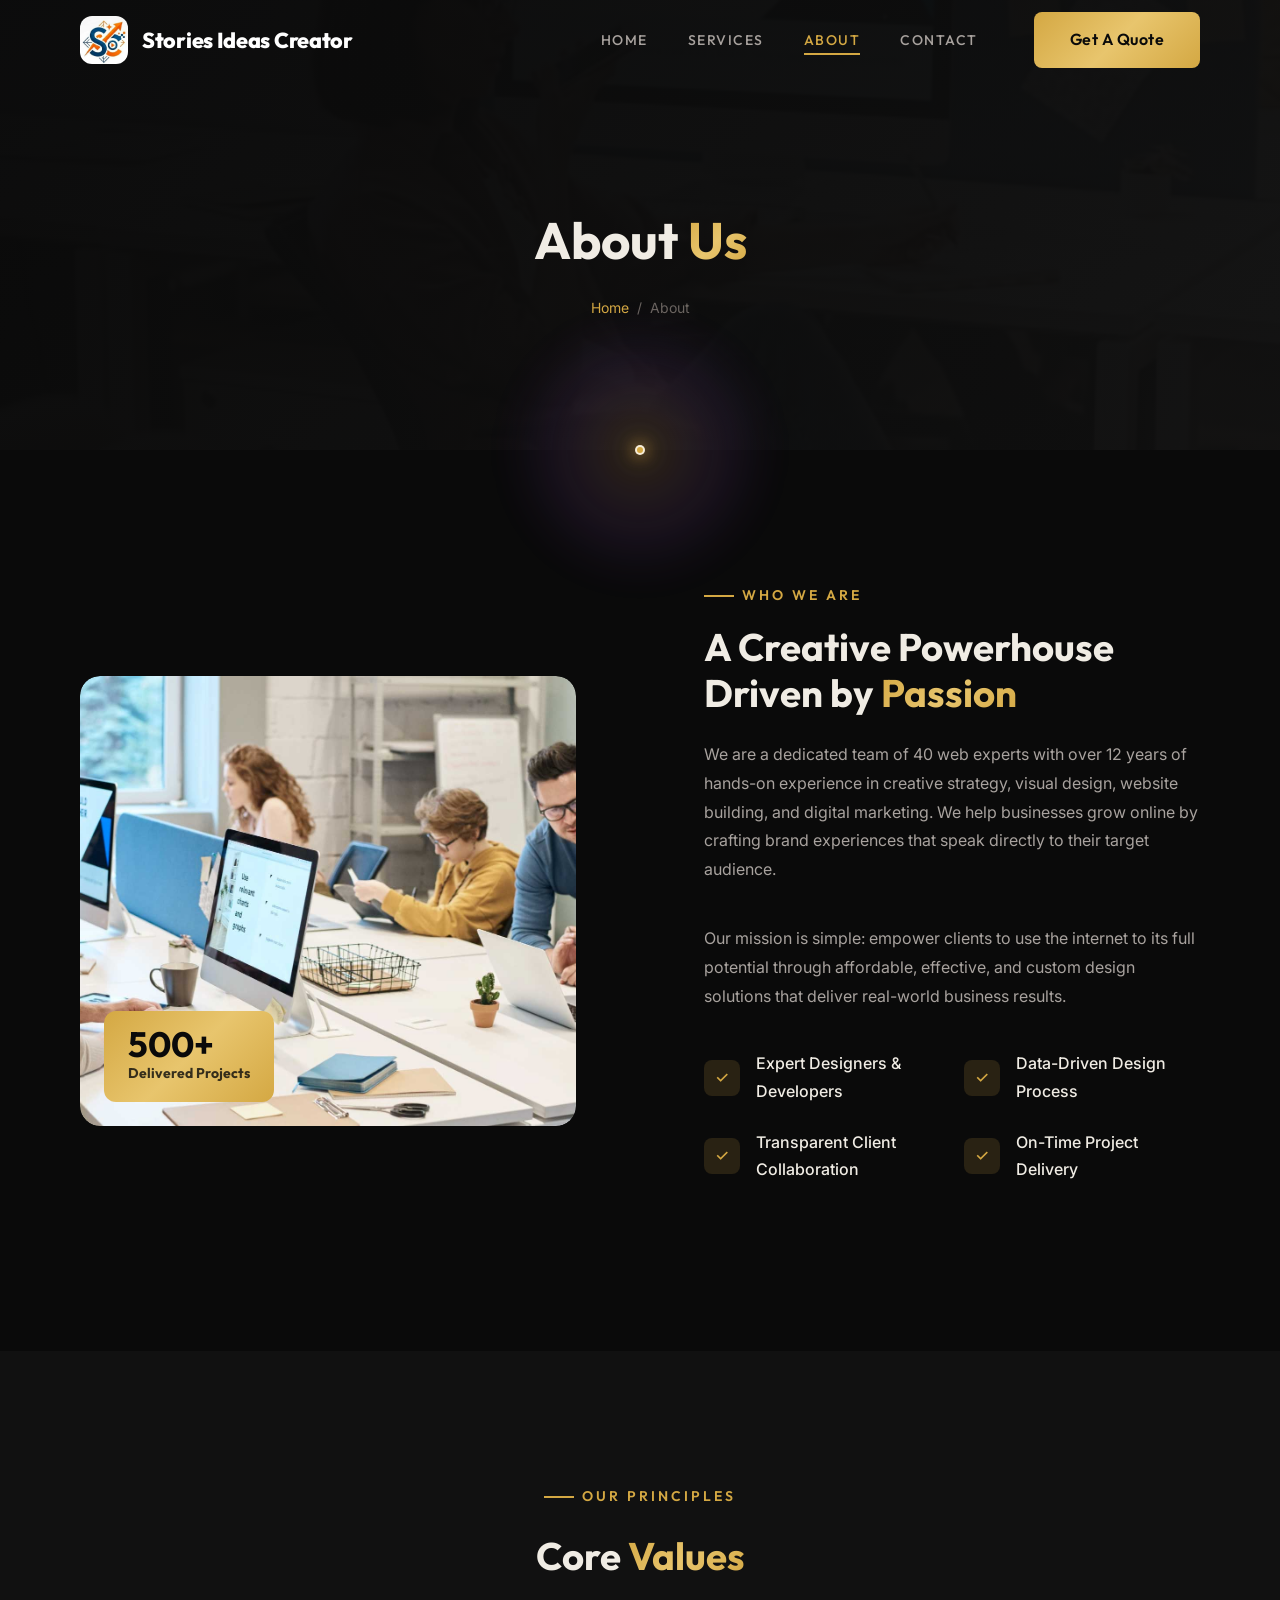
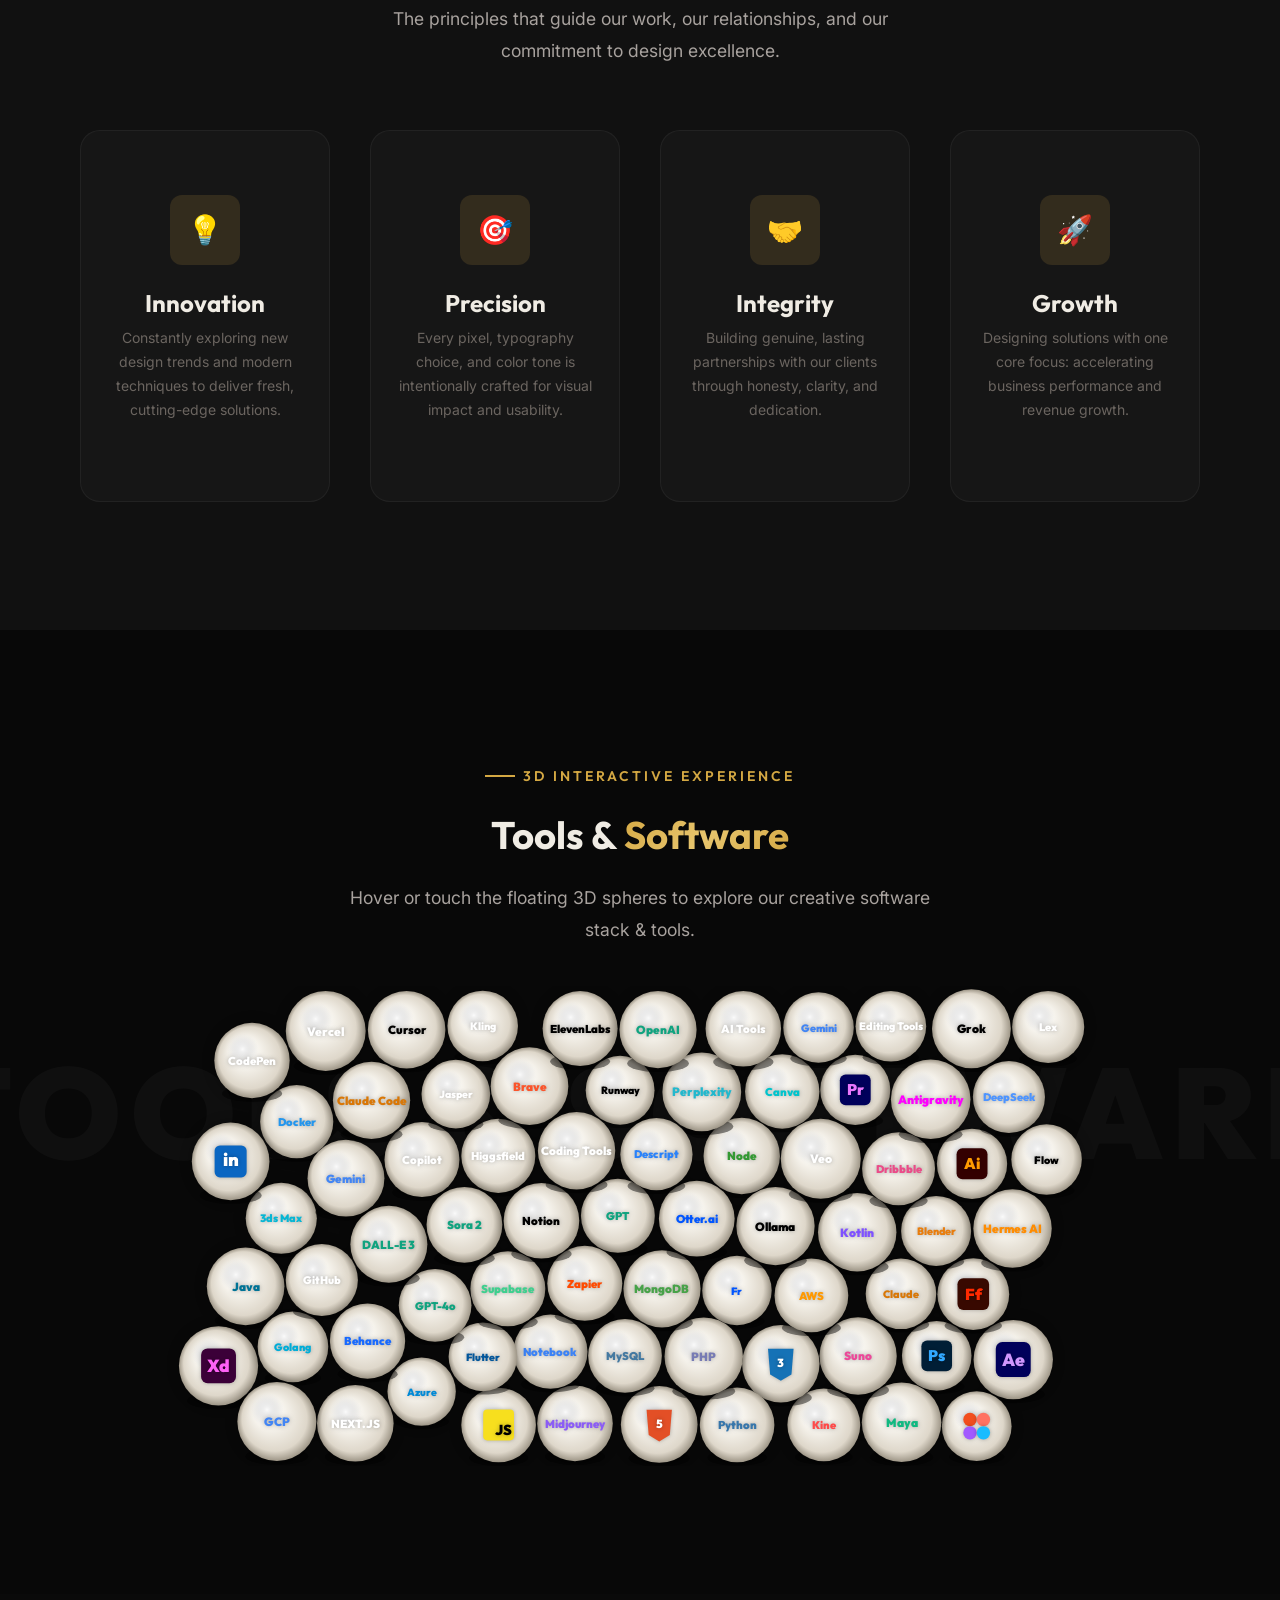
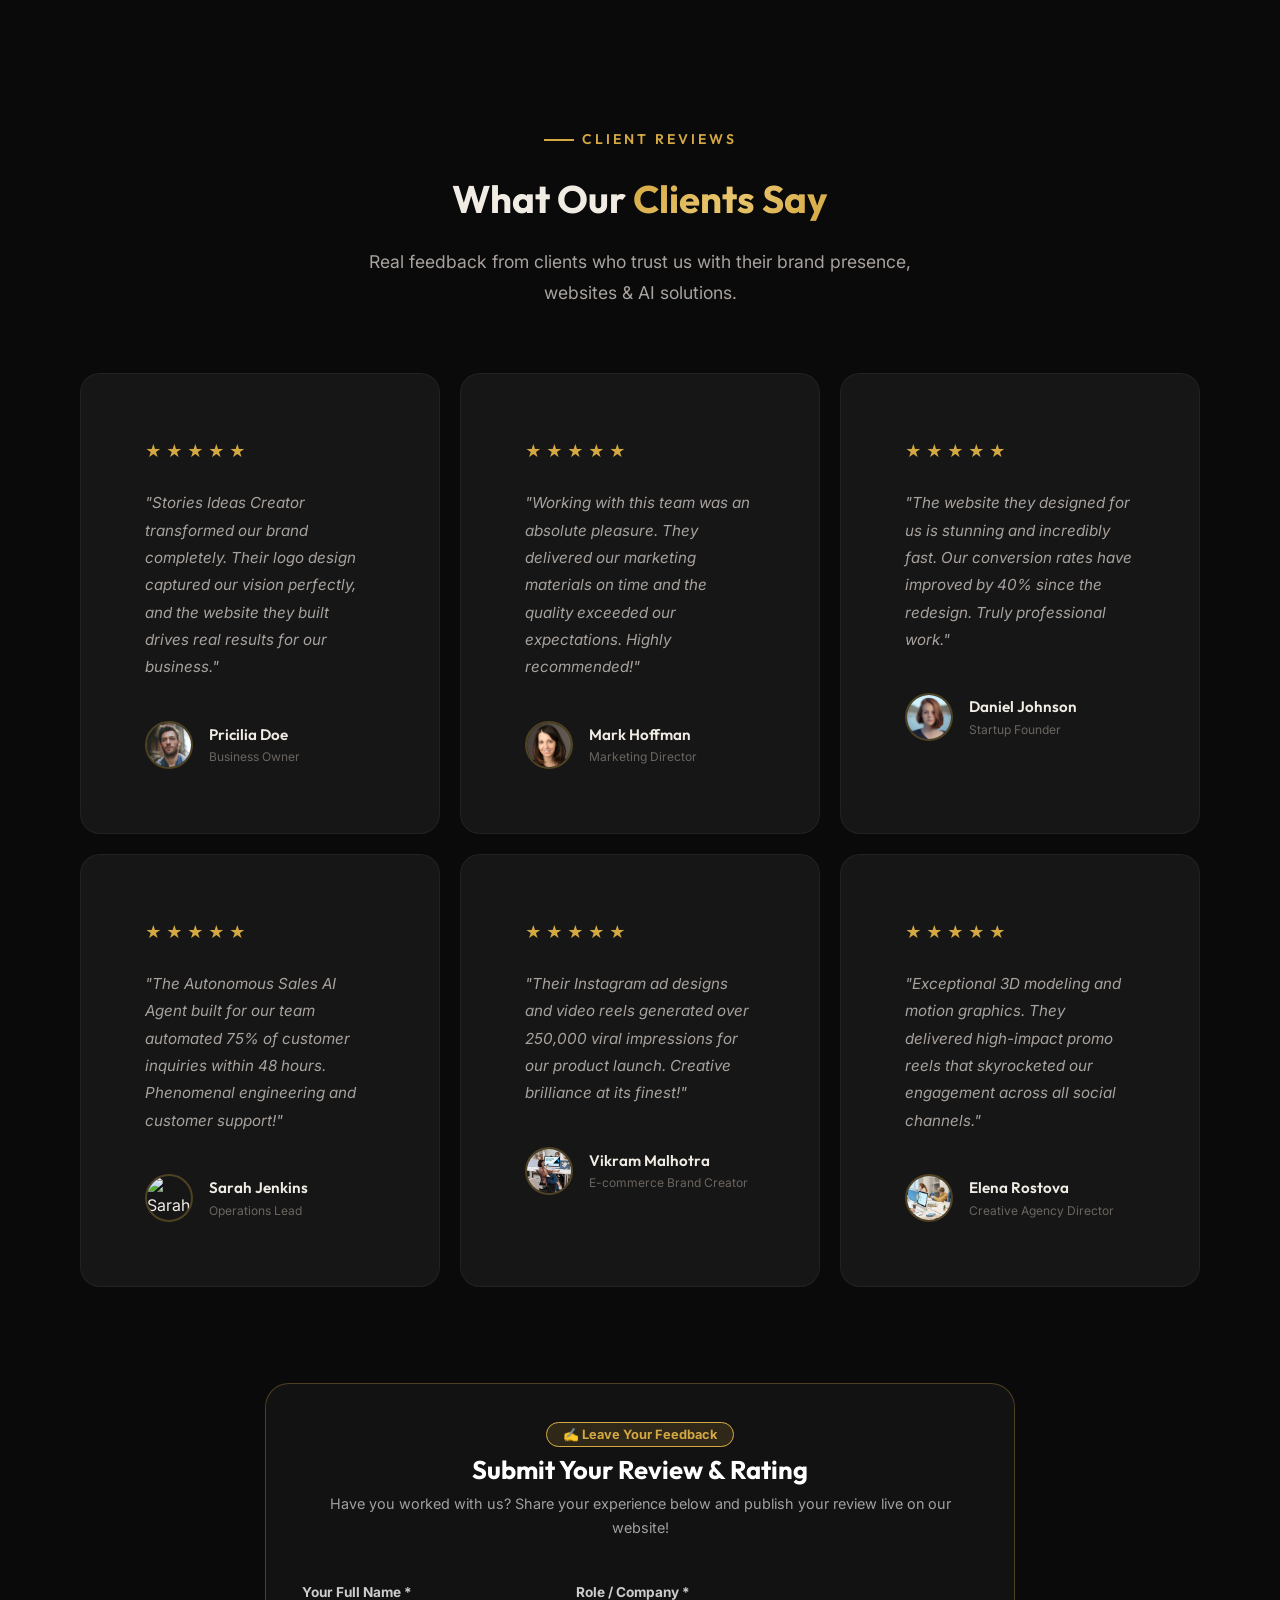
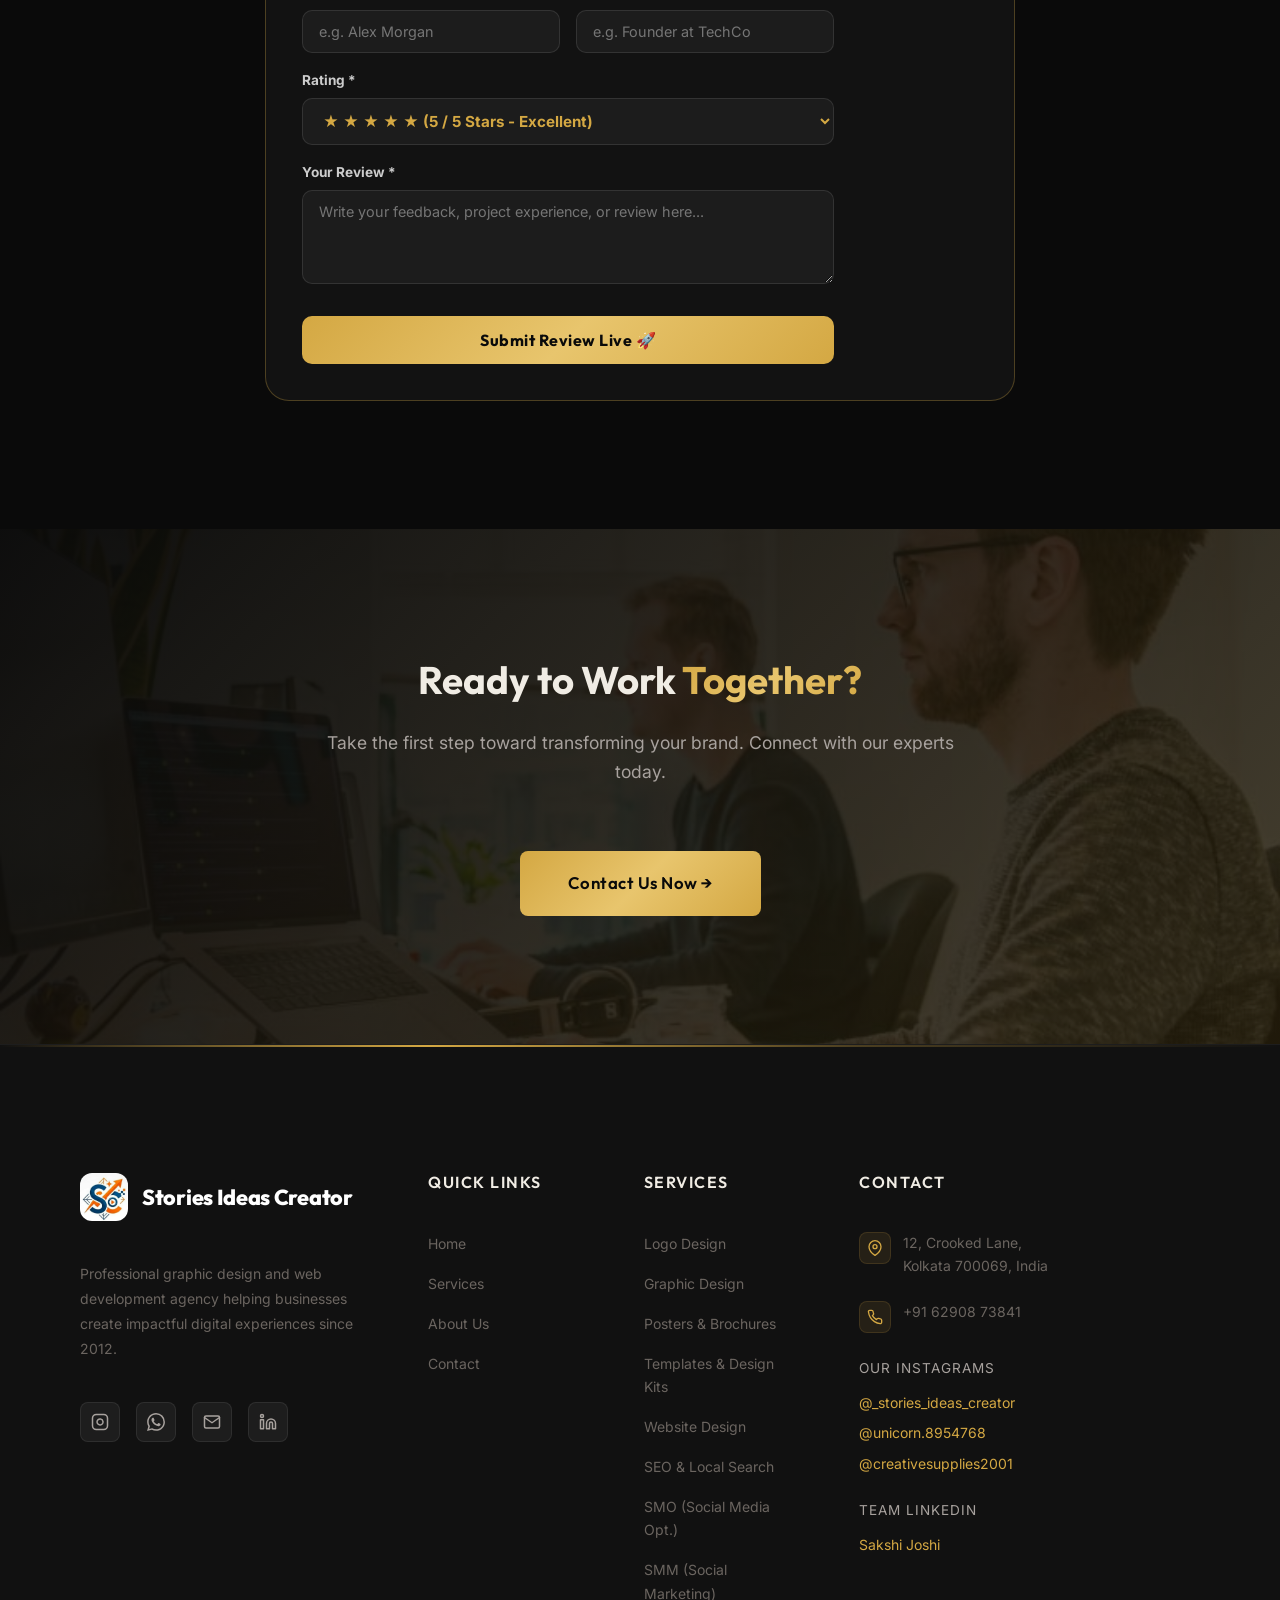
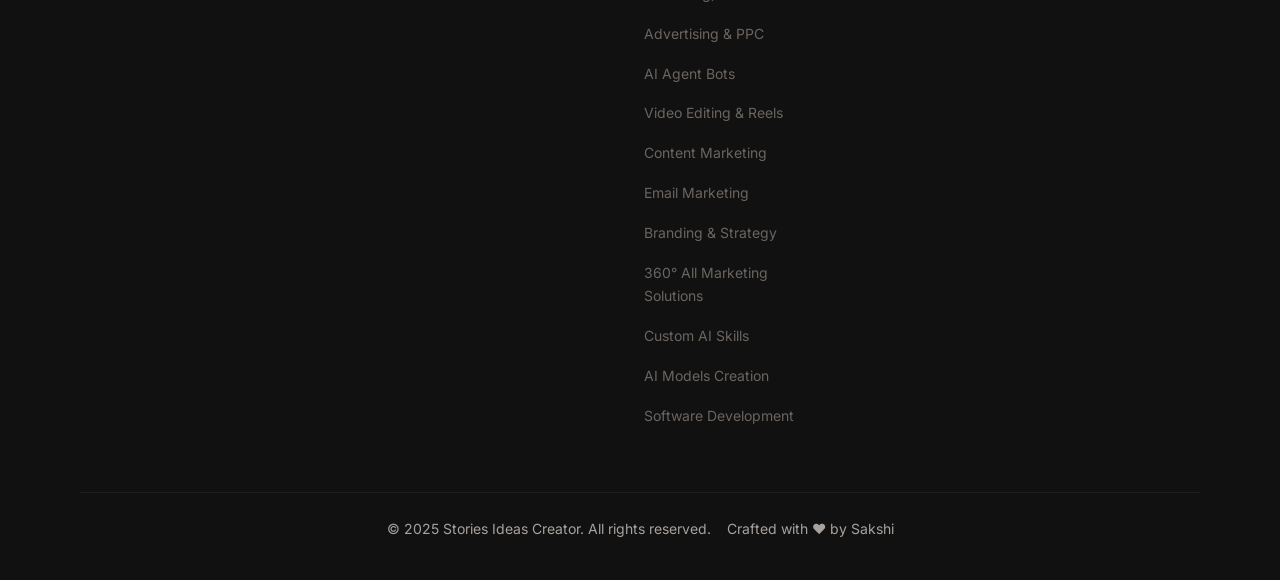
==== about.html @ 2a8a0d4a "Add all 18 services to the footer" ====
<!DOCTYPE html>
<html lang="en">
<head>
  <meta charset="UTF-8">
  <meta name="viewport" content="width=device-width, initial-scale=1.0">
  <title>About Us | Stories Ideas Creator — 12+ Years of Web & Design Excellence</title>
  <meta name="description" content="Learn about Stories Ideas Creator, a premier creative studio. 40+ web experts with over 12 years of experience building impact visual solutions and websites.">
  <meta name="keywords" content="about Stories Ideas Creator, graphic design team, creative agency India, web design experts">
  <link rel="canonical" href="https://storiesideascreator.com/about.html">

  <meta property="og:type" content="website">
  <meta property="og:title" content="About Us | Stories Ideas Creator">
  <meta property="og:description" content="Discover our mission, team, and story behind our top graphic design and web development agency.">
  <meta property="og:url" content="https://storiesideascreator.com/about.html">

  <link rel="preconnect" href="https://fonts.googleapis.com">
  <link rel="preconnect" href="https://fonts.gstatic.com" crossorigin>
  <link href="https://fonts.googleapis.com/css2?family=Inter:wght@300;400;500;600;700&family=Outfit:wght@400;500;600;700;900&display=swap" rel="stylesheet">
  <link rel="stylesheet" href="css/style.min.css">
</head>
<body>

  <!-- ========== NAVIGATION ========== -->
  <nav class="navbar" id="navbar" role="navigation" aria-label="Main navigation">
    <div class="container">
      <a href="index.html" class="nav-logo" aria-label="Stories Ideas Creator Home">
        <div class="nav-logo-icon">
          <img src="assets/images/sc_logo.jpg" alt="Stories Ideas Creator SC Logo" class="nav-logo-img">
        </div>
        <div class="nav-logo-text-wrap">
          <span class="brand-title">Stories Ideas Creator</span>
        </div>
      </a>
      <ul class="nav-menu" id="nav-menu">
        <li><a href="index.html" class="nav-link">Home</a></li>
        <li><a href="services.html" class="nav-link">Services</a></li>
        <li><a href="about.html" class="nav-link active">About</a></li>
        <li><a href="contact.html" class="nav-link">Contact</a></li>
        <li class="nav-cta"><a href="contact.html" class="btn btn--primary">Get A Quote</a></li>
      </ul>
      <button class="nav-toggle" id="nav-toggle" aria-label="Toggle menu" aria-expanded="false">
        <span></span><span></span><span></span>
      </button>
    </div>
  </nav>

  <!-- ========== PAGE HERO ========== -->
  <section class="page-hero">
    <div class="page-hero-bg">
      <img src="assets/images/about.jpg" alt="Stories Ideas Creator agency team" width="1920" height="864" loading="eager">
    </div>
    <div class="page-hero-overlay"></div>
    <div class="container">
      <div class="page-hero-content">
        <h1 class="page-hero-title">About <span class="text-gradient">Us</span></h1>
        <div class="page-hero-breadcrumb">
          <a href="index.html">Home</a>
          <span>/</span>
          <span>About</span>
        </div>
      </div>
    </div>
  </section>

  <!-- ========== COMPANY STORY ========== -->
  <section class="section">
    <div class="container">
      <div class="about-grid">
        <div class="about-image reveal-left">
          <img src="assets/images/hero-bg.jpg" alt="Our story and office workspace" width="600" height="450" loading="lazy">
          <div class="about-image-badge">
            <div class="number">500+</div>
            <div class="label">Delivered Projects</div>
          </div>
        </div>
        <div class="about-content reveal-right">
          <span class="section-label">Who We Are</span>
          <h2 class="section-title">A Creative Powerhouse Driven by <span class="text-gradient">Passion</span></h2>
          <p class="about-text">
            We are a dedicated team of 40 web experts with over 12 years of hands-on experience in creative strategy, visual design, website building, and digital marketing. We help businesses grow online by crafting brand experiences that speak directly to their target audience.
          </p>
          <p class="about-text">
            Our mission is simple: empower clients to use the internet to its full potential through affordable, effective, and custom design solutions that deliver real-world business results.
          </p>
          <div class="about-features">
            <div class="about-feature">
              <div class="about-feature-icon">✓</div>
              <span>Expert Designers & Developers</span>
            </div>
            <div class="about-feature">
              <div class="about-feature-icon">✓</div>
              <span>Data-Driven Design Process</span>
            </div>
            <div class="about-feature">
              <div class="about-feature-icon">✓</div>
              <span>Transparent Client Collaboration</span>
            </div>
            <div class="about-feature">
              <div class="about-feature-icon">✓</div>
              <span>On-Time Project Delivery</span>
            </div>
          </div>
        </div>
      </div>
    </div>
  </section>

  <!-- ========== CORE VALUES ========== -->
  <section class="section section--dark">
    <div class="container">
      <div class="text-center reveal">
        <span class="section-label" style="justify-content:center;">Our Principles</span>
        <h2 class="section-title">Core <span class="text-gradient">Values</span></h2>
        <p class="section-subtitle mx-auto">The principles that guide our work, our relationships, and our commitment to design excellence.</p>
      </div>

      <div class="values-grid stagger-children">
        <div class="value-card">
          <div class="value-icon">💡</div>
          <h3 class="value-title">Innovation</h3>
          <p class="value-text">Constantly exploring new design trends and modern techniques to deliver fresh, cutting-edge solutions.</p>
        </div>

        <div class="value-card">
          <div class="value-icon">🎯</div>
          <h3 class="value-title">Precision</h3>
          <p class="value-text">Every pixel, typography choice, and color tone is intentionally crafted for visual impact and usability.</p>
        </div>

        <div class="value-card">
          <div class="value-icon">🤝</div>
          <h3 class="value-title">Integrity</h3>
          <p class="value-text">Building genuine, lasting partnerships with our clients through honesty, clarity, and dedication.</p>
        </div>

        <div class="value-card">
          <div class="value-icon">🚀</div>
          <h3 class="value-title">Growth</h3>
          <p class="value-text">Designing solutions with one core focus: accelerating business performance and revenue growth.</p>
        </div>
      </div>
    </div>
  </section>

  <!-- ========== 3D FLOATING TECH STACK SPHERES ========== -->
  <section class="tech-spheres-section" id="tech-spheres">
    <div class="tech-spheres-bg-title">TOOLS & SOFTWARE</div>
    <div class="container">
      <div class="text-center reveal">
        <span class="section-label" style="justify-content:center;">3D Interactive Experience</span>
        <h2 class="section-title">Tools & <span class="text-gradient">Software</span></h2>
        <p class="section-subtitle mx-auto">Hover or touch the floating 3D spheres to explore our creative software stack & tools.</p>
      </div>

      <div class="tech-spheres-canvas-wrap reveal-scale">
        <div class="sphere-tooltip" id="sphere-tooltip">Tool Name</div>
        <canvas id="tech-spheres-canvas"></canvas>
      </div>
    </div>
  </section>



  <!-- ========== TESTIMONIALS & REVIEWS SECTION ========== -->
  <section class="section" id="reviews">
    <div class="container">
      <div class="text-center reveal">
        <span class="section-label" style="justify-content:center;">Client Reviews</span>
        <h2 class="section-title">What Our <span class="text-gradient">Clients Say</span></h2>
        <p class="section-subtitle mx-auto">Real feedback from clients who trust us with their brand presence, websites & AI solutions.</p>
      </div>

      <!-- Live Client Reviews Grid -->
      <div id="reviews-container" class="testimonials-grid stagger-children" style="grid-template-columns: repeat(auto-fit, minmax(280px, 1fr)); gap:20px; margin-bottom:var(--space-2xl);">
        <div class="testimonial-card">
          <div class="testimonial-stars">★ ★ ★ ★ ★</div>
          <p class="testimonial-text">"Stories Ideas Creator transformed our brand completely. Their logo design captured our vision perfectly, and the website they built drives real results for our business."</p>
          <div class="testimonial-author">
            <img src="assets/images/customer-1.jpg" alt="Pricilia Doe" class="testimonial-avatar" width="48" height="48" loading="lazy">
            <div>
              <div class="testimonial-name">Pricilia Doe</div>
              <div class="testimonial-role">Business Owner</div>
            </div>
          </div>
        </div>

        <div class="testimonial-card">
          <div class="testimonial-stars">★ ★ ★ ★ ★</div>
          <p class="testimonial-text">"Working with this team was an absolute pleasure. They delivered our marketing materials on time and the quality exceeded our expectations. Highly recommended!"</p>
          <div class="testimonial-author">
            <img src="assets/images/customer-3.jpg" alt="Mark Hoffman" class="testimonial-avatar" width="48" height="48" loading="lazy">
            <div>
              <div class="testimonial-name">Mark Hoffman</div>
              <div class="testimonial-role">Marketing Director</div>
            </div>
          </div>
        </div>

        <div class="testimonial-card">
          <div class="testimonial-stars">★ ★ ★ ★ ★</div>
          <p class="testimonial-text">"The website they designed for us is stunning and incredibly fast. Our conversion rates have improved by 40% since the redesign. Truly professional work."</p>
          <div class="testimonial-author">
            <img src="assets/images/testimonial-1.jpeg" alt="Daniel Johnson" class="testimonial-avatar" width="48" height="48" loading="lazy">
            <div>
              <div class="testimonial-name">Daniel Johnson</div>
              <div class="testimonial-role">Startup Founder</div>
            </div>
          </div>
        </div>

        <div class="testimonial-card">
          <div class="testimonial-stars">★ ★ ★ ★ ★</div>
          <p class="testimonial-text">"The Autonomous Sales AI Agent built for our team automated 75% of customer inquiries within 48 hours. Phenomenal engineering and customer support!"</p>
          <div class="testimonial-author">
            <img src="assets/images/customer-2.jpg" alt="Sarah Jenkins" class="testimonial-avatar" width="48" height="48" loading="lazy">
            <div>
              <div class="testimonial-name">Sarah Jenkins</div>
              <div class="testimonial-role">Operations Lead</div>
            </div>
          </div>
        </div>

        <div class="testimonial-card">
          <div class="testimonial-stars">★ ★ ★ ★ ★</div>
          <p class="testimonial-text">"Their Instagram ad designs and video reels generated over 250,000 viral impressions for our product launch. Creative brilliance at its finest!"</p>
          <div class="testimonial-author">
            <img src="assets/images/about.jpg" alt="Vikram Malhotra" class="testimonial-avatar" width="48" height="48" loading="lazy" style="object-fit:cover;">
            <div>
              <div class="testimonial-name">Vikram Malhotra</div>
              <div class="testimonial-role">E-commerce Brand Creator</div>
            </div>
          </div>
        </div>

        <div class="testimonial-card">
          <div class="testimonial-stars">★ ★ ★ ★ ★</div>
          <p class="testimonial-text">"Exceptional 3D modeling and motion graphics. They delivered high-impact promo reels that skyrocketed our engagement across all social channels."</p>
          <div class="testimonial-author">
            <img src="assets/images/hero-bg.jpg" alt="Elena Rostova" class="testimonial-avatar" width="48" height="48" loading="lazy" style="object-fit:cover;">
            <div>
              <div class="testimonial-name">Elena Rostova</div>
              <div class="testimonial-role">Creative Agency Director</div>
            </div>
          </div>
        </div>
      </div>

      <!-- ========== WRITE & SUBMIT YOUR REVIEW SECTION ========== -->
      <div class="glass-card reveal" style="max-width:750px; margin:0 auto; padding:36px; border:1px solid rgba(212,168,67,0.3); background:#121212; border-radius:24px;">
        <div style="text-align:center; margin-bottom:24px;">
          <span style="background:rgba(212,168,67,0.15); border:1px solid var(--accent); color:var(--accent); padding:4px 16px; border-radius:20px; font-size:0.8rem; font-weight:bold;">✍️ Leave Your Feedback</span>
          <h3 style="font-family:var(--font-heading); font-size:1.6rem; color:#fff; margin-top:8px; margin-bottom:6px;">Submit Your Review & Rating</h3>
          <p style="color:#a0a0a0; font-size:0.9rem;">Have you worked with us? Share your experience below and publish your review live on our website!</p>
        </div>

        <form id="public-review-form" style="display:flex; flex-direction:column; gap:16px;">
          <div style="display:grid; grid-template-columns: repeat(2, 1fr); gap:16px;">
            <div>
              <label style="display:block; color:#ccc; font-size:0.85rem; margin-bottom:6px; font-weight:bold;">Your Full Name *</label>
              <input type="text" id="review-name" required placeholder="e.g. Alex Morgan" style="width:100%; padding:12px 16px; background:#1c1c1c; border:1px solid rgba(255,255,255,0.1); border-radius:10px; color:#fff; font-size:0.9rem;">
            </div>
            <div>
              <label style="display:block; color:#ccc; font-size:0.85rem; margin-bottom:6px; font-weight:bold;">Role / Company *</label>
              <input type="text" id="review-role" required placeholder="e.g. Founder at TechCo" style="width:100%; padding:12px 16px; background:#1c1c1c; border:1px solid rgba(255,255,255,0.1); border-radius:10px; color:#fff; font-size:0.9rem;">
            </div>
          </div>

          <div>
            <label style="display:block; color:#ccc; font-size:0.85rem; margin-bottom:6px; font-weight:bold;">Rating *</label>
            <select id="review-rating" style="width:100%; padding:12px 16px; background:#1c1c1c; border:1px solid rgba(255,255,255,0.1); border-radius:10px; color:var(--accent); font-size:0.95rem; font-weight:bold;">
              <option value="5">★ ★ ★ ★ ★ (5 / 5 Stars - Excellent)</option>
              <option value="4">★ ★ ★ ★ ☆ (4 / 5 Stars - Very Good)</option>
              <option value="3">★ ★ ★ ☆ ☆ (3 / 5 Stars - Good)</option>
            </select>
          </div>

          <div>
            <label style="display:block; color:#ccc; font-size:0.85rem; margin-bottom:6px; font-weight:bold;">Your Review *</label>
            <textarea id="review-text" rows="4" required placeholder="Write your feedback, project experience, or review here..." style="width:100%; padding:12px 16px; background:#1c1c1c; border:1px solid rgba(255,255,255,0.1); border-radius:10px; color:#fff; font-size:0.9rem; resize:vertical;"></textarea>
          </div>

          <button type="submit" class="btn btn--primary" style="width:100%; padding:14px 0; font-size:1rem; border-radius:10px; font-weight:bold; margin-top:8px;">Submit Review Live 🚀</button>

          <div id="review-success-msg" style="display:none; background:rgba(212,168,67,0.15); border:1px solid var(--accent); color:var(--accent); padding:12px; border-radius:10px; text-align:center; font-size:0.9rem; font-weight:bold;">
            🎉 Thank you! Your review has been published live below!
          </div>
        </form>
      </div>
    </div>
  </section>

  <!-- ========== CTA ========== -->
  <section class="section cta-section">
    <div class="cta-bg">
      <img src="assets/images/cta-img.jpg" alt="Work with us" width="1200" height="500" loading="lazy">
    </div>
    <div class="cta-overlay"></div>
    <div class="container">
      <div class="cta-content reveal-scale">
        <h2 class="cta-title">Ready to Work <span class="text-gradient">Together?</span></h2>
        <p class="cta-text">Take the first step toward transforming your brand. Connect with our experts today.</p>
        <a href="contact.html" class="btn btn--primary btn--lg">Contact Us Now →</a>
      </div>
    </div>
  </section>

  <!-- ========== FOOTER ========== -->
        <footer class="footer" role="contentinfo">
    <div class="footer-accent-line"></div>
    <div class="container">
      <div class="footer-grid">
        <!-- Column 1: Brand & Socials -->
        <div class="footer-brand">
          <a href="index.html" class="nav-logo footer-logo-link">
            <div class="nav-logo-icon">
              <img src="assets/images/sc_logo.jpg" alt="Stories Ideas Creator SC Logo" class="nav-logo-img">
            </div>
            <div class="nav-logo-text-wrap">
              <span class="brand-title">Stories Ideas Creator</span>
            </div>
          </a>
          <p class="footer-description">Professional graphic design and web development agency helping businesses create impactful digital experiences since 2012.</p>
          <div class="footer-social">
            <a href="javascript:void(0)" data-secure-link="aHR0cHM6Ly93d3cuaW5zdGFncmFtLmNvbS9fc3Rvcmllc19pZGVhc19jcmVhdG9yLw==" target="_blank" rel="noopener noreferrer" aria-label="Instagram">
              <svg width="18" height="18" viewBox="0 0 24 24" fill="none" stroke="currentColor" stroke-width="2"><rect x="2" y="2" width="20" height="20" rx="5" ry="5"/><path d="M16 11.37A4 4 0 1 1 12.63 8 4 4 0 0 1 16 11.37z"/><line x1="17.5" y1="6.5" x2="17.51" y2="6.5"/></svg>
            </a>
            <a href="javascript:void(0)" data-secure-link="aHR0cHM6Ly93YS5tZS85MTYyOTA4NzM4NDE=" target="_blank" rel="noopener noreferrer" aria-label="WhatsApp">
              <svg width="18" height="18" viewBox="0 0 24 24" fill="currentColor"><path d="M17.472 14.382c-.297-.149-1.758-.867-2.03-.967-.273-.099-.471-.148-.67.15-.197.297-.767.966-.94 1.164-.173.199-.347.223-.644.075-.297-.15-1.255-.463-2.39-1.475-.883-.788-1.48-1.761-1.653-2.059-.173-.297-.018-.458.13-.606.134-.133.298-.347.446-.52.149-.174.198-.298.298-.497.099-.198.05-.371-.025-.52-.075-.149-.669-1.612-.916-2.207-.242-.579-.487-.5-.669-.51-.173-.008-.371-.01-.57-.01-.198 0-.52.074-.792.372-.272.297-1.04 1.016-1.04 2.479 0 1.462 1.065 2.875 1.213 3.074.149.198 2.096 3.2 5.077 4.487.709.306 1.262.489 1.694.625.712.227 1.36.195 1.871.118.571-.085 1.758-.719 2.006-1.413.248-.694.248-1.289.173-1.413-.074-.124-.272-.198-.57-.347m-5.421 7.403h-.004a9.87 9.87 0 01-5.031-1.378l-.361-.214-3.741.982.998-3.648-.235-.374a9.86 9.86 0 01-1.51-5.26c.001-5.45 4.436-9.884 9.888-9.884 2.64 0 5.122 1.03 6.988 2.898a9.825 9.825 0 012.893 6.994c-.003 5.45-4.437 9.884-9.885 9.884m8.413-18.297A11.815 11.815 0 0012.05 0C5.495 0 .16 5.335.157 11.892c0 2.096.547 4.142 1.588 5.945L.057 24l6.305-1.654a11.882 11.882 0 005.683 1.448h.005c6.554 0 11.89-5.335 11.893-11.893a11.821 11.821 0 00-3.48-8.413z"/></svg>
            </a>
            <a href="javascript:void(0)" data-secure-link="bWFpbHRvOmhlbGxvY3JlYXRpdmVkZXNpZ25lcjA4QGdtYWlsLmNvbQ==" aria-label="Email">
              <svg width="18" height="18" viewBox="0 0 24 24" fill="none" stroke="currentColor" stroke-width="2" stroke-linecap="round" stroke-linejoin="round"><path d="M4 4h16c1.1 0 2 .9 2 2v12c0 1.1-.9 2-2 2H4c-1.1 0-2-.9-2-2V6c0-1.1.9-2 2-2z"/><polyline points="22,6 12,13 2,6"/></svg>
            </a>
            <a href="javascript:void(0)" data-secure-link="aHR0cHM6Ly93d3cubGlua2VkaW4uY29tL2luL3Nha3NoaWpvc2hpMDEv" target="_blank" rel="noopener noreferrer" aria-label="LinkedIn">
              <svg width="18" height="18" viewBox="0 0 24 24" fill="none" stroke="currentColor" stroke-width="2" stroke-linecap="round" stroke-linejoin="round"><path d="M16 8a6 6 0 0 1 6 6v7h-4v-7a2 2 0 0 0-2-2 2 2 0 0 0-2 2v7h-4v-7a6 6 0 0 1 6-6z"/><rect x="2" y="9" width="4" height="12"/><circle cx="4" cy="4" r="2"/></svg>
            </a>
          </div>
        </div>
  
        <!-- Column 2: Quick Links -->
        <div>
          <h4 class="footer-heading">Quick Links</h4>
          <nav class="footer-links" aria-label="Footer navigation">
            <a href="index.html" class="footer-link">Home</a>
            <a href="services.html" class="footer-link">Services</a>
            <a href="about.html" class="footer-link">About Us</a>
            <a href="contact.html" class="footer-link">Contact</a>
          </nav>
        </div>

        <!-- Column 3: Services -->
        <div>
          <h4 class="footer-heading">Services</h4>
          <nav class="footer-links" aria-label="Services navigation">
            <a href="services.html" class="footer-link">Logo Design</a>
            <a href="services.html" class="footer-link">Graphic Design</a>
            <a href="services.html" class="footer-link">Posters & Brochures</a>
            <a href="services.html" class="footer-link">Templates & Design Kits</a>
            <a href="services.html" class="footer-link">Website Design</a>
            <a href="services.html" class="footer-link">SEO & Local Search</a>
            <a href="services.html" class="footer-link">SMO (Social Media Opt.)</a>
            <a href="services.html" class="footer-link">SMM (Social Marketing)</a>
            <a href="services.html" class="footer-link">Advertising & PPC</a>
            <a href="services.html" class="footer-link">AI Agent Bots</a>
            <a href="services.html" class="footer-link">Video Editing & Reels</a>
            <a href="services.html" class="footer-link">Content Marketing</a>
            <a href="services.html" class="footer-link">Email Marketing</a>
            <a href="services.html" class="footer-link">Branding & Strategy</a>
            <a href="services.html" class="footer-link">360&deg; All Marketing Solutions</a>
            <a href="services.html" class="footer-link">Custom AI Skills</a>
            <a href="services.html" class="footer-link">AI Models Creation</a>
            <a href="services.html" class="footer-link">Software Development</a>
          </nav>
        </div>
  
        <!-- Column 4: Contact & Social Handles -->
        <div>
          <h4 class="footer-heading">Contact</h4>
          <div class="footer-contact-item">
            <span class="footer-contact-icon">
              <svg width="16" height="16" viewBox="0 0 24 24" fill="none" stroke="currentColor" stroke-width="2" stroke-linecap="round" stroke-linejoin="round"><path d="M21 10c0 7-9 13-9 13s-9-6-9-13a9 9 0 0 1 18 0z"/><circle cx="12" cy="10" r="3"/></svg>
            </span>
            <span>12, Crooked Lane,<br>Kolkata 700069, India</span>
          </div>
          <div class="footer-contact-item">
            <span class="footer-contact-icon">
              <svg width="16" height="16" viewBox="0 0 24 24" fill="none" stroke="currentColor" stroke-width="2" stroke-linecap="round" stroke-linejoin="round"><path d="M22 16.92v3a2 2 0 0 1-2.18 2 19.79 19.79 0 0 1-8.63-3.07 19.5 19.5 0 0 1-6-6 19.79 19.79 0 0 1-3.07-8.67A2 2 0 0 1 4.11 2h3a2 2 0 0 1 2 1.72 12.84 12.84 0 0 0 .7 2.81 2 2 0 0 1-.45 2.11L8.09 9.91a16 16 0 0 0 6 6l1.27-1.27a2 2 0 0 1 2.11-.45 12.84 12.84 0 0 0 2.81.7A2 2 0 0 1 22 16.92z"/></svg>
            </span>
            <a href="tel:+916290873841">+91 62908 73841</a>
          </div>
          
          <div style="margin-top: 24px; margin-bottom: 12px; font-size: 0.85rem; color: var(--text-secondary); text-transform: uppercase; letter-spacing: 1px;">Our Instagrams</div>
          <div class="footer-contact-item" style="margin-bottom: 8px;">
            <a href="javascript:void(0)" data-secure-link="aHR0cHM6Ly93d3cuaW5zdGFncmFtLmNvbS9fc3Rvcmllc19pZGVhc19jcmVhdG9yLw==" style="color:var(--accent);">@_stories_ideas_creator</a>
          </div>
          <div class="footer-contact-item" style="margin-bottom: 8px;">
            <a href="javascript:void(0)" data-secure-link="aHR0cHM6Ly93d3cuaW5zdGFncmFtLmNvbS91bmljb3JuLjg5NTQ3Njgv" style="color:var(--accent);">@unicorn.8954768</a>
          </div>
          <div class="footer-contact-item">
            <a href="javascript:void(0)" data-secure-link="aHR0cHM6Ly93d3cuaW5zdGFncmFtLmNvbS9jcmVhdGl2ZXN1cHBsaWVzMjAwMS8=" style="color:var(--accent);">@creativesupplies2001</a>
          </div>
  
          <div style="margin-top: 24px; margin-bottom: 12px; font-size: 0.85rem; color: var(--text-secondary); text-transform: uppercase; letter-spacing: 1px;">Team LinkedIn</div>
          <div class="footer-contact-item">
            <a href="javascript:void(0)" data-secure-link="aHR0cHM6Ly93d3cubGlua2VkaW4uY29tL2luL3Nha3NoaWpvc2hpMDEv" style="color:var(--accent);">Sakshi Joshi</a>
          </div>
        </div>
      </div>
  
      <div class="footer-bottom">
        <p>© 2025 Stories Ideas Creator. All rights reserved.</p>
        <p>Crafted with ♥ by Sakshi</p>
      </div>
    </div>
  </footer>

  


  


  <script src="js/main.min.js" defer></script>
</body>
</html>
---- css/style.min.css ----
/* ============================================
   STORIES IDEAS CREATOR — Design System
   Premium Dark Theme with Gold Accents
   ============================================ */

/* ---------- CSS Custom Properties ---------- */
:root {
  /* Colors */
  --bg-primary: #0a0a0a;
  --bg-secondary: #111111;
  --bg-card: #161616;
  --bg-card-hover: #1c1c1c;
  --bg-glass: rgba(22, 22, 22, 0.65);
  --bg-glass-border: rgba(212, 168, 67, 0.12);

  --text-primary: #f0ece4;
  --text-secondary: #a8a29e;
  --text-muted: #6b6560;

  --accent: #d4a843;
  --accent-light: #e8c56d;
  --accent-dark: #b08a2e;
  --accent-glow: rgba(212, 168, 67, 0.15);

  --gradient-accent: linear-gradient(135deg, #d4a843 0%, #e8c56d 50%, #d4a843 100%);
  --gradient-dark: linear-gradient(180deg, #0a0a0a 0%, #111111 100%);
  --gradient-hero: linear-gradient(135deg, rgba(10, 10, 10, 0.92) 0%, rgba(17, 17, 17, 0.85) 100%);

  /* Typography */
  --font-heading: 'Outfit', sans-serif;
  --font-body: 'Inter', sans-serif;

  --fs-hero: clamp(2.8rem, 6vw, 5.5rem);
  --fs-h1: clamp(2.2rem, 4vw, 3.5rem);
  --fs-h2: clamp(1.8rem, 3vw, 2.8rem);
  --fs-h3: clamp(1.2rem, 2vw, 1.5rem);
  --fs-body: 1rem;
  --fs-small: 0.875rem;
  --fs-tiny: 0.75rem;

  --fw-light: 300;
  --fw-regular: 400;
  --fw-medium: 500;
  --fw-semibold: 600;
  --fw-bold: 700;
  --fw-black: 900;

  /* Spacing */
  --space-xs: 0.5rem;
  --space-sm: 1rem;
  --space-md: 1.5rem;
  --space-lg: 2.5rem;
  --space-xl: 4rem;
  --space-2xl: 6rem;
  --space-3xl: 8rem;

  /* Layout */
  --container-max: 1200px;
  --container-narrow: 800px;
  --nav-height: 80px;

  /* Borders & Radius */
  --radius-sm: 8px;
  --radius-md: 12px;
  --radius-lg: 20px;
  --radius-full: 50%;

  /* Shadows */
  --shadow-sm: 0 2px 8px rgba(0, 0, 0, 0.3);
  --shadow-md: 0 8px 30px rgba(0, 0, 0, 0.4);
  --shadow-lg: 0 16px 50px rgba(0, 0, 0, 0.5);
  --shadow-glow: 0 0 30px rgba(212, 168, 67, 0.15);

  /* Transitions */
  --transition-fast: 0.2s cubic-bezier(0.4, 0, 0.2, 1);
  --transition-base: 0.35s cubic-bezier(0.4, 0, 0.2, 1);
  --transition-slow: 0.6s cubic-bezier(0.4, 0, 0.2, 1);
}

/* ---------- Reset & Base ---------- */
*,
*::before,
*::after {
  margin: 0;
  padding: 0;
  box-sizing: border-box;
}

html {
  scroll-behavior: smooth;
  font-size: 16px;
  -webkit-font-smoothing: antialiased;
  -moz-osx-font-smoothing: grayscale;
}

body {
  font-family: var(--font-body);
  background-color: var(--bg-primary);
  color: var(--text-primary);
  line-height: 1.7;
  overflow-x: hidden;
}

img {
  max-width: 100%;
  height: auto;
  display: block;
}

a {
  text-decoration: none;
  color: inherit;
  transition: color var(--transition-fast);
}

ul, ol {
  list-style: none;
}

button {
  cursor: pointer;
  border: none;
  background: none;
  font-family: inherit;
}

input, textarea, select {
  font-family: inherit;
  font-size: inherit;
}

/* ---------- Typography ---------- */
h1, h2, h3, h4, h5, h6 {
  font-family: var(--font-heading);
  font-weight: var(--fw-bold);
  line-height: 1.2;
  color: var(--text-primary);
}

h1 { font-size: var(--fs-h1); }
h2 { font-size: var(--fs-h2); }
h3 { font-size: var(--fs-h3); }

p {
  color: var(--text-secondary);
  margin-bottom: var(--space-sm);
}

.text-accent { color: var(--accent); }
.text-gradient {
  background: var(--gradient-accent);
  -webkit-background-clip: text;
  -webkit-text-fill-color: transparent;
  background-clip: text;
}

/* ---------- Layout ---------- */
.container {
  max-width: var(--container-max);
  margin: 0 auto;
  padding: 0 var(--space-lg);
}

.container--narrow {
  max-width: var(--container-narrow);
}

.section {
  padding: var(--space-3xl) 0;
  position: relative;
}

.section--dark {
  background-color: var(--bg-secondary);
}

.section-label {
  display: inline-flex;
  align-items: center;
  gap: var(--space-xs);
  font-family: var(--font-heading);
  font-size: var(--fs-small);
  font-weight: var(--fw-semibold);
  text-transform: uppercase;
  letter-spacing: 3px;
  color: var(--accent);
  margin-bottom: var(--space-md);
}

.section-label::before {
  content: '';
  width: 30px;
  height: 2px;
  background: var(--accent);
  display: inline-block;
}

.section-title {
  margin-bottom: var(--space-md);
}

.section-subtitle {
  color: var(--text-secondary);
  font-size: 1.1rem;
  max-width: 600px;
  line-height: 1.8;
}

/* ---------- Buttons ---------- */
.btn {
  display: inline-flex;
  align-items: center;
  justify-content: center;
  gap: var(--space-xs);
  padding: 14px 36px;
  font-family: var(--font-heading);
  font-size: var(--fs-body);
  font-weight: var(--fw-semibold);
  letter-spacing: 0.5px;
  border-radius: var(--radius-sm);
  transition: all var(--transition-base);
  position: relative;
  overflow: hidden;
}

.btn::before {
  content: '';
  position: absolute;
  inset: 0;
  background: rgba(255, 255, 255, 0.05);
  transform: translateX(-100%);
  transition: transform var(--transition-base);
}

.btn:hover::before {
  transform: translateX(0);
}

.btn--primary {
  background: var(--gradient-accent);
  color: var(--bg-primary);
}

.btn--primary:hover {
  box-shadow: var(--shadow-glow), 0 6px 25px rgba(212, 168, 67, 0.3);
  transform: translateY(-2px);
}

.btn--outline {
  border: 1.5px solid var(--accent);
  color: var(--accent);
  background: transparent;
}

.btn--outline:hover {
  background: var(--accent);
  color: var(--bg-primary);
  transform: translateY(-2px);
}

.btn--lg {
  padding: 18px 48px;
  font-size: 1.05rem;
}

/* ---------- Navigation ---------- */
.navbar {
  position: fixed;
  top: 0;
  left: 0;
  right: 0;
  z-index: 1000;
  height: var(--nav-height);
  display: flex;
  align-items: center;
  transition: all var(--transition-base);
  background: transparent;
}

.navbar.scrolled {
  background: rgba(10, 10, 10, 0.92);
  backdrop-filter: blur(20px);
  -webkit-backdrop-filter: blur(20px);
  border-bottom: 1px solid rgba(212, 168, 67, 0.08);
  box-shadow: var(--shadow-sm);
}

.navbar .container {
  display: flex;
  align-items: center;
  justify-content: space-between;
  width: 100%;
}

.nav-logo {
  display: flex;
  align-items: center;
  gap: 14px;
  font-family: var(--font-heading);
  text-decoration: none;
  z-index: 1001;
  transition: transform 0.3s ease;
}

.nav-logo:hover {
  transform: translateY(-1px);
}

.nav-logo-text-wrap {
  display: flex;
  align-items: center;
  gap: 8px;
  white-space: nowrap;
}

.brand-title {
  color: #ffffff;
  font-size: 1.35rem;
  font-weight: 800;
  letter-spacing: -0.3px;
  white-space: nowrap;
}

.brand-creator {
  background: linear-gradient(135deg, #f97316 0%, #ea580c 50%, #facc15 100%);
  -webkit-background-clip: text;
  -webkit-text-fill-color: transparent;
  font-size: 1.35rem;
  font-weight: 800;
  letter-spacing: -0.3px;
  text-transform: capitalize;
  margin-left: 4px;
}

.nav-logo-icon {
  width: 48px;
  height: 48px;
  background: transparent;
  display: flex;
  align-items: center;
  justify-content: center;
  transition: all 0.4s cubic-bezier(0.175, 0.885, 0.32, 1.275);
  flex-shrink: 0;
  position: relative;
  overflow: hidden;
}

.nav-logo-img {
  width: 100%;
  height: 100%;
  object-fit: cover;
  border-radius: 12px;
  display: block;
}

.nav-logo:hover .nav-logo-icon {
  transform: scale(1.1) rotate(-3deg);
  box-shadow: 0 6px 20px rgba(249, 115, 22, 0.3);
  border-radius: 12px;
}

.nav-menu {
  display: flex;
  align-items: center;
  gap: var(--space-lg);
}

.nav-link {
  font-family: var(--font-heading);
  font-size: var(--fs-small);
  font-weight: var(--fw-medium);
  text-transform: uppercase;
  letter-spacing: 1.5px;
  color: var(--text-secondary);
  position: relative;
  padding: 4px 0;
}

.nav-link::after {
  content: '';
  position: absolute;
  bottom: -2px;
  left: 0;
  width: 0;
  height: 2px;
  background: var(--accent);
  transition: width var(--transition-base);
}

.nav-link:hover,
.nav-link.active {
  color: var(--accent);
}

.nav-link:hover::after,
.nav-link.active::after {
  width: 100%;
}

.nav-cta {
  margin-left: var(--space-sm);
}

/* Mobile Menu Toggle */
.nav-toggle {
  display: none;
  flex-direction: column;
  gap: 5px;
  width: 28px;
  cursor: pointer;
  z-index: 1001;
}

.nav-toggle span {
  display: block;
  height: 2px;
  background: var(--text-primary);
  border-radius: 2px;
  transition: all var(--transition-base);
}

.nav-toggle.active span:nth-child(1) {
  transform: rotate(45deg) translate(5px, 5px);
}

.nav-toggle.active span:nth-child(2) {
  opacity: 0;
}

.nav-toggle.active span:nth-child(3) {
  transform: rotate(-45deg) translate(5px, -5px);
}

/* ---------- Hero Section ---------- */
.hero {
  min-height: 100vh;
  display: flex;
  align-items: center;
  position: relative;
  overflow: hidden;
}

.hero-bg {
  position: absolute;
  inset: 0;
  z-index: 0;
}

.hero-bg img {
  width: 100%;
  height: 100%;
  object-fit: cover;
  filter: brightness(0.3);
}

.hero-overlay {
  position: absolute;
  inset: 0;
  background: var(--gradient-hero);
  z-index: 1;
}

.hero-particles {
  position: absolute;
  inset: 0;
  z-index: 2;
  overflow: hidden;
}

.hero-particle {
  position: absolute;
  width: 3px;
  height: 3px;
  background: var(--accent);
  border-radius: var(--radius-full);
  opacity: 0.3;
  animation: float-particle 8s ease-in-out infinite;
}

@keyframes float-particle {
  0%, 100% { transform: translateY(0) translateX(0); opacity: 0.3; }
  50% { transform: translateY(-60px) translateX(20px); opacity: 0.7; }
}

.hero .container {
  position: relative;
  z-index: 3;
  padding-top: var(--nav-height);
}

.hero-content {
  max-width: 750px;
}

.hero-badge {
  display: inline-flex;
  align-items: center;
  gap: var(--space-xs);
  padding: 8px 20px;
  background: var(--accent-glow);
  border: 1px solid rgba(212, 168, 67, 0.2);
  border-radius: 50px;
  font-size: var(--fs-small);
  font-weight: var(--fw-medium);
  color: var(--accent);
  margin-bottom: var(--space-lg);
  animation: fadeInUp 0.8s ease forwards;
}

.hero-badge .dot {
  width: 8px;
  height: 8px;
  background: var(--accent);
  border-radius: var(--radius-full);
  animation: pulse 2s ease-in-out infinite;
}

@keyframes pulse {
  0%, 100% { opacity: 1; transform: scale(1); }
  50% { opacity: 0.5; transform: scale(1.5); }
}

.hero-title {
  font-size: var(--fs-hero);
  font-weight: var(--fw-black);
  line-height: 1.05;
  margin-bottom: var(--space-lg);
  animation: fadeInUp 0.8s ease 0.2s forwards;
  opacity: 0;
}

.hero-title .line {
  display: block;
}

.hero-description {
  font-size: 1.15rem;
  color: var(--text-secondary);
  max-width: 520px;
  line-height: 1.8;
  margin-bottom: var(--space-xl);
  animation: fadeInUp 0.8s ease 0.4s forwards;
  opacity: 0;
}

.hero-actions {
  display: flex;
  gap: var(--space-md);
  flex-wrap: wrap;
  animation: fadeInUp 0.8s ease 0.6s forwards;
  opacity: 0;
}

.hero-stats {
  display: flex;
  gap: var(--space-xl);
  margin-top: var(--space-2xl);
  padding-top: var(--space-xl);
  border-top: 1px solid rgba(255, 255, 255, 0.08);
  animation: fadeInUp 0.8s ease 0.8s forwards;
  opacity: 0;
}

.hero-stat {
  text-align: left;
}

.hero-stat-number {
  font-family: var(--font-heading);
  font-size: 2.5rem;
  font-weight: var(--fw-bold);
  color: var(--accent);
  line-height: 1;
  margin-bottom: 4px;
}

.hero-stat-label {
  font-size: var(--fs-small);
  color: var(--text-muted);
  text-transform: uppercase;
  letter-spacing: 1px;
}

/* ---------- Glassmorphism Cards (Matching User Design) ---------- */
.glass-card {
  background: #121212;
  border: 1px solid rgba(255, 255, 255, 0.08);
  border-radius: 24px;
  padding: 32px 28px;
  transition: all var(--transition-base);
  position: relative;
  overflow: hidden;
  text-align: left;
  display: flex;
  flex-direction: column;
  align-items: flex-start;
}

.glass-card::before {
  content: '';
  position: absolute;
  top: 0;
  left: 0;
  right: 0;
  height: 2px;
  background: var(--gradient-accent);
  transform: scaleX(0);
  transform-origin: left;
  transition: transform var(--transition-slow);
}

.glass-card:hover {
  transform: translateY(-6px);
  background: #171717;
  border-color: rgba(212, 168, 67, 0.35);
  box-shadow: 0 12px 40px rgba(0, 0, 0, 0.6), 0 0 25px rgba(212, 168, 67, 0.15);
}

.glass-card:hover::before {
  transform: scaleX(1);
}

.card-icon {
  width: 58px;
  height: 58px;
  background: rgba(212, 168, 67, 0.12);
  border: 1px solid rgba(212, 168, 67, 0.3);
  border-radius: 16px;
  display: flex;
  align-items: center;
  justify-content: center;
  font-size: 1.4rem;
  margin-bottom: 24px;
  transition: all var(--transition-base);
  flex-shrink: 0;
}

.glass-card:hover .card-icon {
  background: var(--accent);
  border-color: var(--accent);
  color: #0a0a0a;
}

.glass-card:hover .card-icon svg {
  stroke: #0a0a0a;
}

.card-title {
  font-family: var(--font-heading);
  font-size: 1.35rem;
  font-weight: var(--fw-bold);
  color: #ffffff;
  margin-bottom: 12px;
  line-height: 1.25;
}

.card-description {
  color: #a0a0a0;
  font-size: 0.95rem;
  line-height: 1.65;
  margin-bottom: 0;
}

/* ---------- Services Grid ---------- */
.services-grid {
  display: grid;
  grid-template-columns: repeat(3, 1fr);
  gap: var(--space-lg);
  margin-top: var(--space-xl);
}

/* ---------- About Section ---------- */
.about-grid {
  display: grid;
  grid-template-columns: 1fr 1fr;
  gap: var(--space-3xl);
  align-items: center;
}

.about-image {
  position: relative;
  border-radius: var(--radius-lg);
  overflow: hidden;
}

.about-image img {
  width: 100%;
  height: 450px;
  object-fit: cover;
  border-radius: var(--radius-lg);
  transition: transform var(--transition-slow);
}

.about-image:hover img {
  transform: scale(1.03);
}

.about-image-badge {
  position: absolute;
  bottom: 24px;
  left: 24px;
  background: var(--gradient-accent);
  color: var(--bg-primary);
  padding: 16px 24px;
  border-radius: var(--radius-md);
  font-family: var(--font-heading);
  font-weight: var(--fw-bold);
}

.about-image-badge .number {
  font-size: 2.2rem;
  line-height: 1;
}

.about-image-badge .label {
  font-size: var(--fs-small);
  opacity: 0.8;
}

.about-content .section-label {
  margin-bottom: var(--space-sm);
}

.about-text {
  color: var(--text-secondary);
  margin-bottom: var(--space-lg);
  line-height: 1.8;
}

.about-features {
  display: grid;
  grid-template-columns: 1fr 1fr;
  gap: var(--space-md);
  margin-bottom: var(--space-lg);
}

.about-feature {
  display: flex;
  align-items: center;
  gap: var(--space-sm);
  font-weight: var(--fw-medium);
}

.about-feature-icon {
  width: 36px;
  height: 36px;
  background: var(--accent-glow);
  border-radius: var(--radius-sm);
  display: flex;
  align-items: center;
  justify-content: center;
  color: var(--accent);
  flex-shrink: 0;
}

/* ---------- Stats Section ---------- */
.stats-section {
  background: var(--bg-secondary);
  border-top: 1px solid rgba(212, 168, 67, 0.08);
  border-bottom: 1px solid rgba(212, 168, 67, 0.08);
}

.stats-grid {
  display: grid;
  grid-template-columns: repeat(4, 1fr);
  gap: var(--space-lg);
  text-align: center;
}

.stat-item {
  padding: var(--space-lg) 0;
}

.stat-number {
  font-family: var(--font-heading);
  font-size: 3rem;
  font-weight: var(--fw-bold);
  color: var(--accent);
  line-height: 1;
  margin-bottom: var(--space-xs);
}

.stat-label {
  font-size: var(--fs-small);
  color: var(--text-muted);
  text-transform: uppercase;
  letter-spacing: 1.5px;
}

/* ---------- Testimonials ---------- */
.testimonials-grid {
  display: grid;
  grid-template-columns: repeat(3, 1fr);
  gap: var(--space-lg);
  margin-top: var(--space-xl);
}

.testimonial-card {
  background: var(--bg-card);
  border: 1px solid rgba(255, 255, 255, 0.05);
  border-radius: var(--radius-lg);
  padding: var(--space-xl);
  transition: all var(--transition-base);
  position: relative;
}

.testimonial-card:hover {
  transform: translateY(-4px);
  border-color: rgba(212, 168, 67, 0.15);
}

.testimonial-stars {
  display: flex;
  gap: 3px;
  margin-bottom: var(--space-md);
  color: var(--accent);
  font-size: 1rem;
}

.testimonial-text {
  color: var(--text-secondary);
  font-style: italic;
  line-height: 1.8;
  margin-bottom: var(--space-lg);
  font-size: 0.95rem;
}

.testimonial-author {
  display: flex;
  align-items: center;
  gap: var(--space-sm);
}

.testimonial-avatar {
  width: 48px;
  height: 48px;
  border-radius: var(--radius-full);
  object-fit: cover;
  border: 2px solid rgba(212, 168, 67, 0.3);
}

.testimonial-name {
  font-family: var(--font-heading);
  font-weight: var(--fw-semibold);
  font-size: 0.95rem;
}

.testimonial-role {
  font-size: var(--fs-tiny);
  color: var(--text-muted);
}

/* ---------- CTA Section ---------- */
.cta-section {
  position: relative;
  overflow: hidden;
}

.cta-bg {
  position: absolute;
  inset: 0;
}

.cta-bg img {
  width: 100%;
  height: 100%;
  object-fit: cover;
  filter: brightness(0.2);
}

.cta-overlay {
  position: absolute;
  inset: 0;
  background: linear-gradient(135deg, rgba(10, 10, 10, 0.9) 0%, rgba(212, 168, 67, 0.15) 100%);
}

.cta-content {
  position: relative;
  z-index: 2;
  text-align: center;
  max-width: 650px;
  margin: 0 auto;
}

.cta-title {
  font-size: var(--fs-h2);
  margin-bottom: var(--space-md);
}

.cta-text {
  color: var(--text-secondary);
  font-size: 1.1rem;
  margin-bottom: var(--space-xl);
}

/* ---------- Footer ---------- */
.footer {
  background: var(--bg-secondary);
  border-top: 1px solid rgba(255, 255, 255, 0.05);
  position: relative;
}

.footer-accent-line {
  height: 2px;
  background: linear-gradient(90deg, transparent, var(--accent), rgba(212, 168, 67, 0.3), transparent);
  position: absolute;
  top: 0;
  left: 0;
  right: 0;
}

.footer-logo-link {
  margin-bottom: var(--space-lg);
}

.footer-grid {
  display: grid;
  grid-template-columns: 1.5fr 0.8fr 0.8fr 1.8fr;
  gap: var(--space-xl);
  padding: var(--space-3xl) 0 var(--space-xl);
}

.footer-brand {
  max-width: 300px;
}

.footer-description {
  color: var(--text-muted);
  font-size: var(--fs-small);
  line-height: 1.8;
  margin-bottom: var(--space-lg);
}

.footer-logo {
  display: flex;
  align-items: center;
  gap: var(--space-xs);
  font-family: var(--font-heading);
  font-size: 1.3rem;
  font-weight: var(--fw-bold);
  margin-bottom: var(--space-md);
}

.footer-logo span {
  color: var(--accent);
}

.footer-about {
  color: var(--text-muted);
  font-size: var(--fs-small);
  line-height: 1.8;
  margin-bottom: var(--space-md);
}

.footer-social {
  display: flex;
  gap: var(--space-sm);
}

.footer-social a {
  width: 40px;
  height: 40px;
  display: flex;
  align-items: center;
  justify-content: center;
  background: rgba(255, 255, 255, 0.05);
  border: 1px solid rgba(255, 255, 255, 0.08);
  border-radius: var(--radius-sm);
  color: var(--text-secondary);
  font-size: 1rem;
  transition: all var(--transition-base);
}

.footer-social a:hover {
  background: var(--accent);
  color: var(--bg-primary);
  border-color: var(--accent);
  transform: translateY(-3px);
}

.footer-heading {
  font-family: var(--font-heading);
  font-size: 1rem;
  font-weight: var(--fw-semibold);
  text-transform: uppercase;
  letter-spacing: 1.5px;
  margin-bottom: var(--space-lg);
  color: var(--text-primary);
}

.footer-links {
  display: flex;
  flex-direction: column;
  gap: var(--space-sm);
}

.footer-link {
  color: var(--text-muted);
  font-size: var(--fs-small);
  transition: all var(--transition-fast);
}

.footer-link:hover {
  color: var(--accent);
  transform: translateX(4px);
}

.footer-contact-item {
  display: flex;
  align-items: flex-start;
  gap: 12px;
  margin-bottom: var(--space-md);
  color: var(--text-muted);
  font-size: var(--fs-small);
  line-height: 1.6;
}

.footer-contact-icon {
  width: 32px;
  height: 32px;
  min-width: 32px;
  background: rgba(212, 168, 67, 0.1);
  border: 1px solid rgba(212, 168, 67, 0.15);
  border-radius: 8px;
  display: flex;
  align-items: center;
  justify-content: center;
  color: var(--accent);
  flex-shrink: 0;
  margin-top: 0;
}

.footer-contact-item .icon {
  color: var(--accent);
  flex-shrink: 0;
  margin-top: 2px;
  font-size: 1.1rem;
}

.footer-contact-item a {
  color: var(--text-muted);
  transition: color 0.3s ease;
  word-break: break-all;
}

.footer-contact-item a:hover {
  color: var(--accent) !important;
}
.footer-bottom{border-top:1px solid rgba(255,255,255,.05);padding:var(--space-md) 0;display:flex;flex-direction:row;flex-wrap:wrap;gap:16px;align-items:center;justify-content:center;text-align:center;font-size:var(--fs-small);color:var(--text-muted)}

/* ---------- Page Hero (Inner Pages) ---------- */
.page-hero {
  min-height: 50vh;
  display: flex;
  align-items: center;
  position: relative;
  overflow: hidden;
  padding-top: var(--nav-height);
}

.page-hero-bg {
  position: absolute;
  inset: 0;
}

.page-hero-bg img {
  width: 100%;
  height: 100%;
  object-fit: cover;
  filter: brightness(0.2);
}

.page-hero-overlay {
  position: absolute;
  inset: 0;
  background: linear-gradient(135deg, rgba(10, 10, 10, 0.95) 0%, rgba(17, 17, 17, 0.88) 100%);
}

.page-hero-content {
  position: relative;
  z-index: 2;
  text-align: center;
  width: 100%;
  padding: var(--space-3xl) 0;
}

.page-hero-title {
  font-size: var(--fs-h1);
  margin-bottom: var(--space-md);
}

.page-hero-breadcrumb {
  display: flex;
  align-items: center;
  justify-content: center;
  gap: var(--space-xs);
  font-size: var(--fs-small);
  color: var(--text-muted);
}

.page-hero-breadcrumb a {
  color: var(--accent);
}

.page-hero-breadcrumb a:hover {
  text-decoration: underline;
}

/* ---------- Contact Form ---------- */
.contact-grid {
  display: grid;
  grid-template-columns: 1fr 1.5fr;
  gap: var(--space-3xl);
}

.contact-info-card {
  background: var(--bg-card);
  border: 1px solid rgba(255, 255, 255, 0.05);
  border-radius: var(--radius-lg);
  padding: var(--space-lg);
  display: flex;
  gap: var(--space-md);
  transition: all var(--transition-base);
  margin-bottom: var(--space-md);
}

.contact-info-card:hover {
  border-color: rgba(212, 168, 67, 0.15);
  transform: translateX(4px);
}

.contact-info-icon {
  width: 50px;
  height: 50px;
  background: var(--accent-glow);
  border-radius: var(--radius-md);
  display: flex;
  align-items: center;
  justify-content: center;
  color: var(--accent);
  flex-shrink: 0;
  font-size: 1.2rem;
}

.contact-info-title {
  font-family: var(--font-heading);
  font-size: 1rem;
  font-weight: var(--fw-semibold);
  margin-bottom: 4px;
}

.contact-info-text {
  color: var(--text-muted);
  font-size: var(--fs-small);
  line-height: 1.6;
}

.contact-info-text a {
  color: var(--accent);
}

.contact-form {
  background: var(--bg-card);
  border: 1px solid rgba(255, 255, 255, 0.05);
  border-radius: var(--radius-lg);
  padding: var(--space-xl);
}

.form-row {
  display: grid;
  grid-template-columns: 1fr 1fr;
  gap: var(--space-md);
}

.form-group {
  margin-bottom: var(--space-md);
}

.form-label {
  display: block;
  font-size: var(--fs-small);
  font-weight: var(--fw-medium);
  color: var(--text-secondary);
  margin-bottom: var(--space-xs);
}

.form-input,
.form-textarea {
  width: 100%;
  padding: 14px 18px;
  background: rgba(255, 255, 255, 0.03);
  border: 1px solid rgba(255, 255, 255, 0.08);
  border-radius: var(--radius-sm);
  color: var(--text-primary);
  font-size: var(--fs-body);
  transition: all var(--transition-fast);
}

.form-input:focus,
.form-textarea:focus {
  outline: none;
  border-color: var(--accent);
  background: rgba(212, 168, 67, 0.05);
  box-shadow: 0 0 0 3px rgba(212, 168, 67, 0.1);
}

.form-input::placeholder,
.form-textarea::placeholder {
  color: var(--text-muted);
}

.form-textarea {
  min-height: 150px;
  resize: vertical;
}

/* ---------- Portfolio / Gallery ---------- */
.gallery-grid {
  display: grid;
  grid-template-columns: repeat(3, 1fr);
  gap: var(--space-md);
  margin-top: var(--space-xl);
}

.gallery-item {
  position: relative;
  border-radius: var(--radius-md);
  overflow: hidden;
  aspect-ratio: 1;
}

.gallery-item img {
  width: 100%;
  height: 100%;
  object-fit: cover;
  transition: transform var(--transition-slow);
}

.gallery-item-overlay {
  position: absolute;
  inset: 0;
  background: linear-gradient(to top, rgba(10, 10, 10, 0.9) 0%, transparent 60%);
  opacity: 0;
  transition: opacity var(--transition-base);
  display: flex;
  align-items: flex-end;
  padding: var(--space-lg);
}

.gallery-item:hover img {
  transform: scale(1.08);
}

.gallery-item:hover .gallery-item-overlay {
  opacity: 1;
}

.gallery-item-title {
  font-family: var(--font-heading);
  font-weight: var(--fw-semibold);
  font-size: 1.1rem;
}

/* ---------- Values Grid ---------- */
.values-grid {
  display: grid;
  grid-template-columns: repeat(4, 1fr);
  gap: var(--space-lg);
  margin-top: var(--space-xl);
}

.value-card {
  text-align: center;
  padding: var(--space-xl) var(--space-md);
  background: var(--bg-card);
  border: 1px solid rgba(255, 255, 255, 0.05);
  border-radius: var(--radius-lg);
  transition: all var(--transition-base);
}

.value-card:hover {
  border-color: rgba(212, 168, 67, 0.2);
  transform: translateY(-6px);
}

.value-icon {
  width: 70px;
  height: 70px;
  background: var(--accent-glow);
  border-radius: var(--radius-md);
  display: flex;
  align-items: center;
  justify-content: center;
  font-size: 1.8rem;
  margin: 0 auto var(--space-md);
}

.value-title {
  font-size: var(--fs-h3);
  margin-bottom: var(--space-xs);
}

.value-text {
  color: var(--text-muted);
  font-size: var(--fs-small);
  line-height: 1.7;
}

/* ---------- Services Detail (Services Page) ---------- */
.service-detail {
  display: grid;
  grid-template-columns: 1fr 1fr;
  gap: var(--space-3xl);
  align-items: center;
  margin-bottom: var(--space-3xl);
}

.service-detail:nth-child(even) {
  direction: rtl;
}

.service-detail:nth-child(even) > * {
  direction: ltr;
}

.service-detail-image {
  border-radius: var(--radius-lg);
  overflow: hidden;
}

.service-detail-image img {
  width: 100%;
  height: 380px;
  object-fit: cover;
  border-radius: var(--radius-lg);
  transition: transform var(--transition-slow);
}

.service-detail-image:hover img {
  transform: scale(1.03);
}

.service-detail-content .section-label {
  margin-bottom: var(--space-sm);
}

.service-list {
  display: flex;
  flex-direction: column;
  gap: var(--space-sm);
  margin: var(--space-lg) 0;
}

.service-list-item {
  display: flex;
  align-items: center;
  gap: var(--space-sm);
  color: var(--text-secondary);
}

.service-list-item .check {
  color: var(--accent);
  font-size: 1.1rem;
  flex-shrink: 0;
}

/* ---------- Map Section ---------- */
.map-container {
  border-radius: var(--radius-lg);
  overflow: hidden;
  border: 1px solid rgba(255, 255, 255, 0.05);
  margin-top: var(--space-xl);
}

.map-container iframe {
  width: 100%;
  height: 400px;
  border: 0;
  filter: grayscale(1) invert(1) contrast(0.8) brightness(0.6);
}

/* ---------- Scroll Animations ---------- */
.reveal {
  opacity: 0;
  transform: translateY(40px);
  transition: all 0.8s cubic-bezier(0.4, 0, 0.2, 1);
}

.reveal.visible {
  opacity: 1;
  transform: translateY(0);
}

.reveal-left {
  opacity: 0;
  transform: translateX(-40px);
  transition: all 0.8s cubic-bezier(0.4, 0, 0.2, 1);
}

.reveal-left.visible {
  opacity: 1;
  transform: translateX(0);
}

.reveal-right {
  opacity: 0;
  transform: translateX(40px);
  transition: all 0.8s cubic-bezier(0.4, 0, 0.2, 1);
}

.reveal-right.visible {
  opacity: 1;
  transform: translateX(0);
}

.reveal-scale {
  opacity: 0;
  transform: scale(0.9);
  transition: all 0.8s cubic-bezier(0.4, 0, 0.2, 1);
}

.reveal-scale.visible {
  opacity: 1;
  transform: scale(1);
}

/* Stagger children */
.stagger-children > * {
  opacity: 0;
  transform: translateY(30px);
  transition: all 0.6s cubic-bezier(0.4, 0, 0.2, 1);
}

.stagger-children.visible > *:nth-child(1) { transition-delay: 0.1s; }
.stagger-children.visible > *:nth-child(2) { transition-delay: 0.2s; }
.stagger-children.visible > *:nth-child(3) { transition-delay: 0.3s; }
.stagger-children.visible > *:nth-child(4) { transition-delay: 0.4s; }
.stagger-children.visible > *:nth-child(5) { transition-delay: 0.5s; }
.stagger-children.visible > *:nth-child(6) { transition-delay: 0.6s; }

.stagger-children.visible > * {
  opacity: 1;
  transform: translateY(0);
}

/* ---------- Keyframe Animations ---------- */
@keyframes fadeInUp {
  from {
    opacity: 0;
    transform: translateY(30px);
  }
  to {
    opacity: 1;
    transform: translateY(0);
  }
}

@keyframes fadeIn {
  from { opacity: 0; }
  to { opacity: 1; }
}

@keyframes slideInLeft {
  from {
    opacity: 0;
    transform: translateX(-40px);
  }
  to {
    opacity: 1;
    transform: translateX(0);
  }
}

/* ---------- 3D Floating Tech Stack Spheres ---------- */
.tech-spheres-section {
  position: relative;
  padding: var(--space-3xl) 0;
  background: #080808;
  overflow: hidden;
  text-align: center;
}

.tech-spheres-bg-title {
  position: absolute;
  top: 50%;
  left: 50%;
  transform: translate(-50%, -50%);
  font-family: var(--font-heading);
  font-size: clamp(3rem, 10vw, 9rem);
  font-weight: var(--fw-black);
  color: rgba(255, 255, 255, 0.03);
  letter-spacing: 8px;
  white-space: nowrap;
  pointer-events: none;
  text-transform: uppercase;
  z-index: 1;
}

.tech-spheres-canvas-wrap {
  position: relative;
  width: 100%;
  height: 480px;
  margin-top: var(--space-lg);
  z-index: 2;
}

#tech-spheres-canvas {
  width: 100%;
  height: 100%;
  display: block;
}

.sphere-tooltip {
  position: absolute;
  pointer-events: none;
  padding: 8px 16px;
  background: rgba(10, 10, 10, 0.95);
  border: 1px solid var(--accent);
  border-radius: 20px;
  color: var(--accent);
  font-family: var(--font-heading);
  font-size: 0.85rem;
  font-weight: var(--fw-semibold);
  box-shadow: var(--shadow-glow);
  opacity: 0;
  transition: opacity 0.2s ease;
  z-index: 10;
  transform: translate(-50%, -120%);
}

/* ---------- Custom Glowing Mouse Follower Cursor ---------- */
.custom-cursor-glow {
  position: fixed;
  top: 0;
  left: 0;
  width: 260px;
  height: 260px;
  border-radius: 50%;
  background: radial-gradient(circle, rgba(212, 168, 67, 0.22) 0%, rgba(168, 85, 247, 0.12) 45%, transparent 70%);
  pointer-events: none;
  transform: translate(-50%, -50%);
  z-index: 9999;
  filter: blur(25px);
  transition: transform 0.15s ease-out, opacity 0.3s ease, width 0.3s ease, height 0.3s ease;
  opacity: 0.85;
}

.custom-cursor-dot {
  position: fixed;
  top: 0;
  left: 0;
  width: 10px;
  height: 10px;
  border-radius: 50%;
  background: var(--accent);
  border: 2px solid rgba(255, 255, 255, 0.8);
  pointer-events: none;
  transform: translate(-50%, -50%);
  z-index: 10000;
  box-shadow: 0 0 15px var(--accent), 0 0 30px var(--accent);
  transition: transform 0.08s ease-out, width 0.25s ease, height 0.25s ease, background 0.25s ease;
}

/* Hover state over interactive elements */
body.cursor-hover .custom-cursor-glow {
  width: 380px;
  height: 380px;
  background: radial-gradient(circle, rgba(212, 168, 67, 0.35) 0%, rgba(168, 85, 247, 0.2) 50%, transparent 75%);
}

body.cursor-hover .custom-cursor-dot {
  width: 22px;
  height: 22px;
  background: rgba(212, 168, 67, 0.2);
  border: 2px solid var(--accent);
  box-shadow: 0 0 25px var(--accent), 0 0 50px var(--accent);
}

@media (max-width: 768px) {
  .custom-cursor-glow,
  .custom-cursor-dot {
    display: none !important;
  }
}

/* ---------- Minimal Contact Section & Arrow Links ---------- */
.minimal-contact-section {
  position: relative;
  padding: var(--space-3xl) 0;
  background: #080808;
  overflow: hidden;
}

.minimal-contact-orb {
  position: absolute;
  top: 12%;
  left: 22%;
  width: 160px;
  height: 160px;
  background: radial-gradient(circle, rgba(216, 180, 254, 0.55) 0%, rgba(168, 85, 247, 0.25) 40%, transparent 70%);
  border-radius: 50%;
  filter: blur(25px);
  pointer-events: none;
  z-index: 1;
  animation: floatOrb 6s ease-in-out infinite alternate;
}

.minimal-contact-orb--2 {
  top: auto;
  bottom: 10%;
  left: auto;
  right: 15%;
  width: 100px;
  height: 100px;
  background: radial-gradient(circle, rgba(212, 168, 67, 0.3) 0%, rgba(212, 168, 67, 0.1) 40%, transparent 70%);
  animation-delay: 3s;
  animation-duration: 8s;
}

@keyframes floatOrb {
  0% { transform: translate(0, 0) scale(1); }
  100% { transform: translate(30px, 20px) scale(1.15); }
}

.minimal-contact-grid {
  position: relative;
  z-index: 2;
  display: grid;
  grid-template-columns: 1.2fr 1fr;
  gap: var(--space-3xl);
  align-items: flex-start;
  margin-top: var(--space-xl);
}

.mc-block {
  margin-bottom: var(--space-xl);
}

.mc-block:last-child {
  margin-bottom: 0;
}

.minimal-contact-label {
  font-family: var(--font-heading);
  font-size: 0.8rem;
  color: var(--text-muted);
  text-transform: uppercase;
  letter-spacing: 3px;
  margin-bottom: var(--space-sm);
  display: block;
}

.minimal-contact-email {
  font-family: var(--font-heading);
  font-size: clamp(1.2rem, 2.5vw, 2rem);
  font-weight: var(--fw-bold);
  color: var(--text-primary);
  word-break: break-word;
  display: inline-block;
  transition: color var(--transition-fast);
  line-height: 1.3;
}

.minimal-contact-email:hover {
  color: var(--accent);
}

.minimal-contact-phone {
  font-family: var(--font-heading);
  font-size: clamp(1.5rem, 3vw, 2.4rem);
  font-weight: var(--fw-bold);
  color: var(--text-primary);
  display: inline-block;
  transition: color var(--transition-fast);
  letter-spacing: 1px;
}

.minimal-contact-phone:hover {
  color: var(--accent);
}

.minimal-contact-address {
  color: var(--text-secondary);
  font-size: 1.1rem;
  line-height: 1.8;
  margin-bottom: 0;
}

.minimal-social-list {
  display: flex;
  flex-direction: column;
  gap: 0;
}

.minimal-social-item {
  display: flex;
  justify-content: space-between;
  align-items: center;
  padding: 18px 0;
  border-bottom: 1px solid rgba(255, 255, 255, 0.08);
  font-family: var(--font-heading);
  font-size: 1.35rem;
  font-weight: var(--fw-semibold);
  color: var(--text-primary);
  transition: all var(--transition-fast);
}

.minimal-social-item:first-child {
  border-top: 1px solid rgba(255, 255, 255, 0.08);
}

.minimal-social-item svg {
  transition: transform var(--transition-fast), color var(--transition-fast);
  opacity: 0.6;
}

.minimal-social-item:hover {
  color: var(--accent);
  padding-left: 12px;
  border-bottom-color: rgba(212, 168, 67, 0.3);
}

.minimal-social-item:hover svg {
  transform: translate(4px, -4px);
  color: var(--accent);
  opacity: 1;
}

.text-center { text-align: center; }
.mx-auto { margin-left: auto; margin-right: auto; }
.mb-0 { margin-bottom: 0; }
.mt-lg { margin-top: var(--space-lg); }
.mt-xl { margin-top: var(--space-xl); }

/* ---------- Responsive ---------- */
@media (max-width: 1024px) {
  .services-grid {
    grid-template-columns: repeat(2, 1fr);
  }

  .testimonials-grid {
    grid-template-columns: repeat(2, 1fr);
  }

  .stats-grid {
    grid-template-columns: repeat(2, 1fr);
  }

  .footer-grid {
    grid-template-columns: 1fr 1fr;
    gap: var(--space-xl);
  }

  .values-grid {
    grid-template-columns: repeat(2, 1fr);
  }

  .service-detail {
    grid-template-columns: 1fr;
    gap: var(--space-xl);
  }

  .service-detail:nth-child(even) {
    direction: ltr;
  }
}

@media (max-width: 768px) {
  :root {
    --space-3xl: 5rem;
  }

  .nav-menu {
    position: fixed;
    top: 0;
    right: -100%;
    width: 100%;
    height: 100vh;
    background: rgba(10, 10, 10, 0.98);
    backdrop-filter: blur(20px);
    flex-direction: column;
    justify-content: center;
    gap: var(--space-lg);
    transition: right var(--transition-base);
    z-index: 1000;
  }

  .nav-menu.active {
    right: 0;
  }

  .nav-link {
    font-size: 1.2rem;
  }

  .nav-cta {
    margin-left: 0;
  }

  .nav-toggle {
    display: flex;
  }

  .hero-stats {
    flex-direction: column;
    gap: var(--space-md);
  }

  .about-grid {
    grid-template-columns: 1fr;
    gap: var(--space-xl);
  }

  .services-grid {
    grid-template-columns: 1fr;
  }

  .testimonials-grid {
    grid-template-columns: 1fr;
  }

  .stats-grid {
    grid-template-columns: 1fr 1fr;
    gap: var(--space-md);
  }

  .contact-grid {
    grid-template-columns: 1fr;
    gap: var(--space-xl);
  }

  .form-row {
    grid-template-columns: 1fr;
  }

  .minimal-contact-grid {
    grid-template-columns: 1fr;
    gap: var(--space-xl);
  }

  .minimal-contact-email {
    font-size: 1.2rem;
  }

  .minimal-contact-phone {
    font-size: 1.4rem;
  }

  .footer-grid {
    grid-template-columns: 1fr 1fr;
    gap: var(--space-xl);
  }

  .footer-bottom {
    flex-direction: column;
    gap: var(--space-sm);
    text-align: center;
  }

  .gallery-grid {
    grid-template-columns: repeat(2, 1fr);
  }

  .values-grid {
    grid-template-columns: 1fr;
  }

  .hero-actions {
    flex-direction: column;
  }

  .hero-actions .btn {
    width: 100%;
  }

  .page-hero {
    min-height: 40vh;
  }
}

@media (max-width: 600px) {
  .footer-grid {
    grid-template-columns: 1fr;
    text-align: center;
    gap: var(--space-lg);
  }
  
  .footer-social, .footer-contact-item {
    justify-content: center;
  }
}

@media (max-width: 480px) {
  .stats-grid {
    grid-template-columns: 1fr;
  }

  .gallery-grid {
    grid-template-columns: 1fr;
  }
}

/* ---------- Portfolio Showcase Premium Sliding Carousels ---------- */
.showcase-slider-track {
  display: flex;
  overflow-x: auto;
  scroll-snap-type: x mandatory;
  scroll-behavior: smooth;
  gap: 20px;
  padding: 24px 28px 32px;
  width: 100%;
  box-sizing: border-box;
  cursor: grab;
  user-select: none;
  -webkit-overflow-scrolling: touch;
  scrollbar-width: thin;
  scrollbar-color: rgba(212, 168, 67, 0.4) transparent;
}

.showcase-slider-track.active-drag {
  cursor: grabbing;
  scroll-snap-type: none;
  scroll-behavior: auto;
}

.showcase-slider-track::-webkit-scrollbar {
  height: 6px;
}

.showcase-slider-track::-webkit-scrollbar-track {
  background: rgba(0, 0, 0, 0.2);
  border-radius: 10px;
}

.showcase-slider-track::-webkit-scrollbar-thumb {
  background: var(--accent);
  border-radius: 10px;
}

.showcase-card-slide {
  flex: 0 0 300px;
  scroll-snap-align: start;
  background: #141414;
  border: 1px solid rgba(255, 255, 255, 0.08);
  border-radius: 20px;
  padding: 22px;
  position: relative;
  overflow: hidden;
  transition: all 0.35s cubic-bezier(0.4, 0, 0.2, 1);
  box-shadow: 0 10px 30px rgba(0, 0, 0, 0.5);
}

.showcase-card-slide::before {
  content: '';
  position: absolute;
  top: 0;
  left: 0;
  right: 0;
  height: 2px;
  background: linear-gradient(90deg, transparent, var(--accent), transparent);
  opacity: 0;
  transition: opacity 0.35s ease;
}

.showcase-card-slide:hover {
  transform: translateY(-6px);
  border-color: rgba(212, 168, 67, 0.4);
  box-shadow: 0 20px 40px rgba(0, 0, 0, 0.8), 0 0 25px rgba(212, 168, 67, 0.15);
}

.showcase-card-slide:hover::before {
  opacity: 1;
}

.slider-nav-btn {
  background: rgba(255, 255, 255, 0.06);
  border: 1px solid rgba(212, 168, 67, 0.3);
  color: var(--accent);
  width: 38px;
  height: 38px;
  border-radius: 50%;
  cursor: pointer;
  display: inline-flex;
  justify-content: center;
  align-items: center;
  font-size: 1rem;
  transition: all 0.3s ease;
}

.slider-nav-btn:hover {
  background: var(--accent);
  color: #000;
  transform: scale(1.1);
  box-shadow: 0 0 15px rgba(212, 168, 67, 0.4);
}

@media (max-width: 640px) {
  .showcase-card-slide {
    flex: 0 0 260px;
    padding: 18px;
}
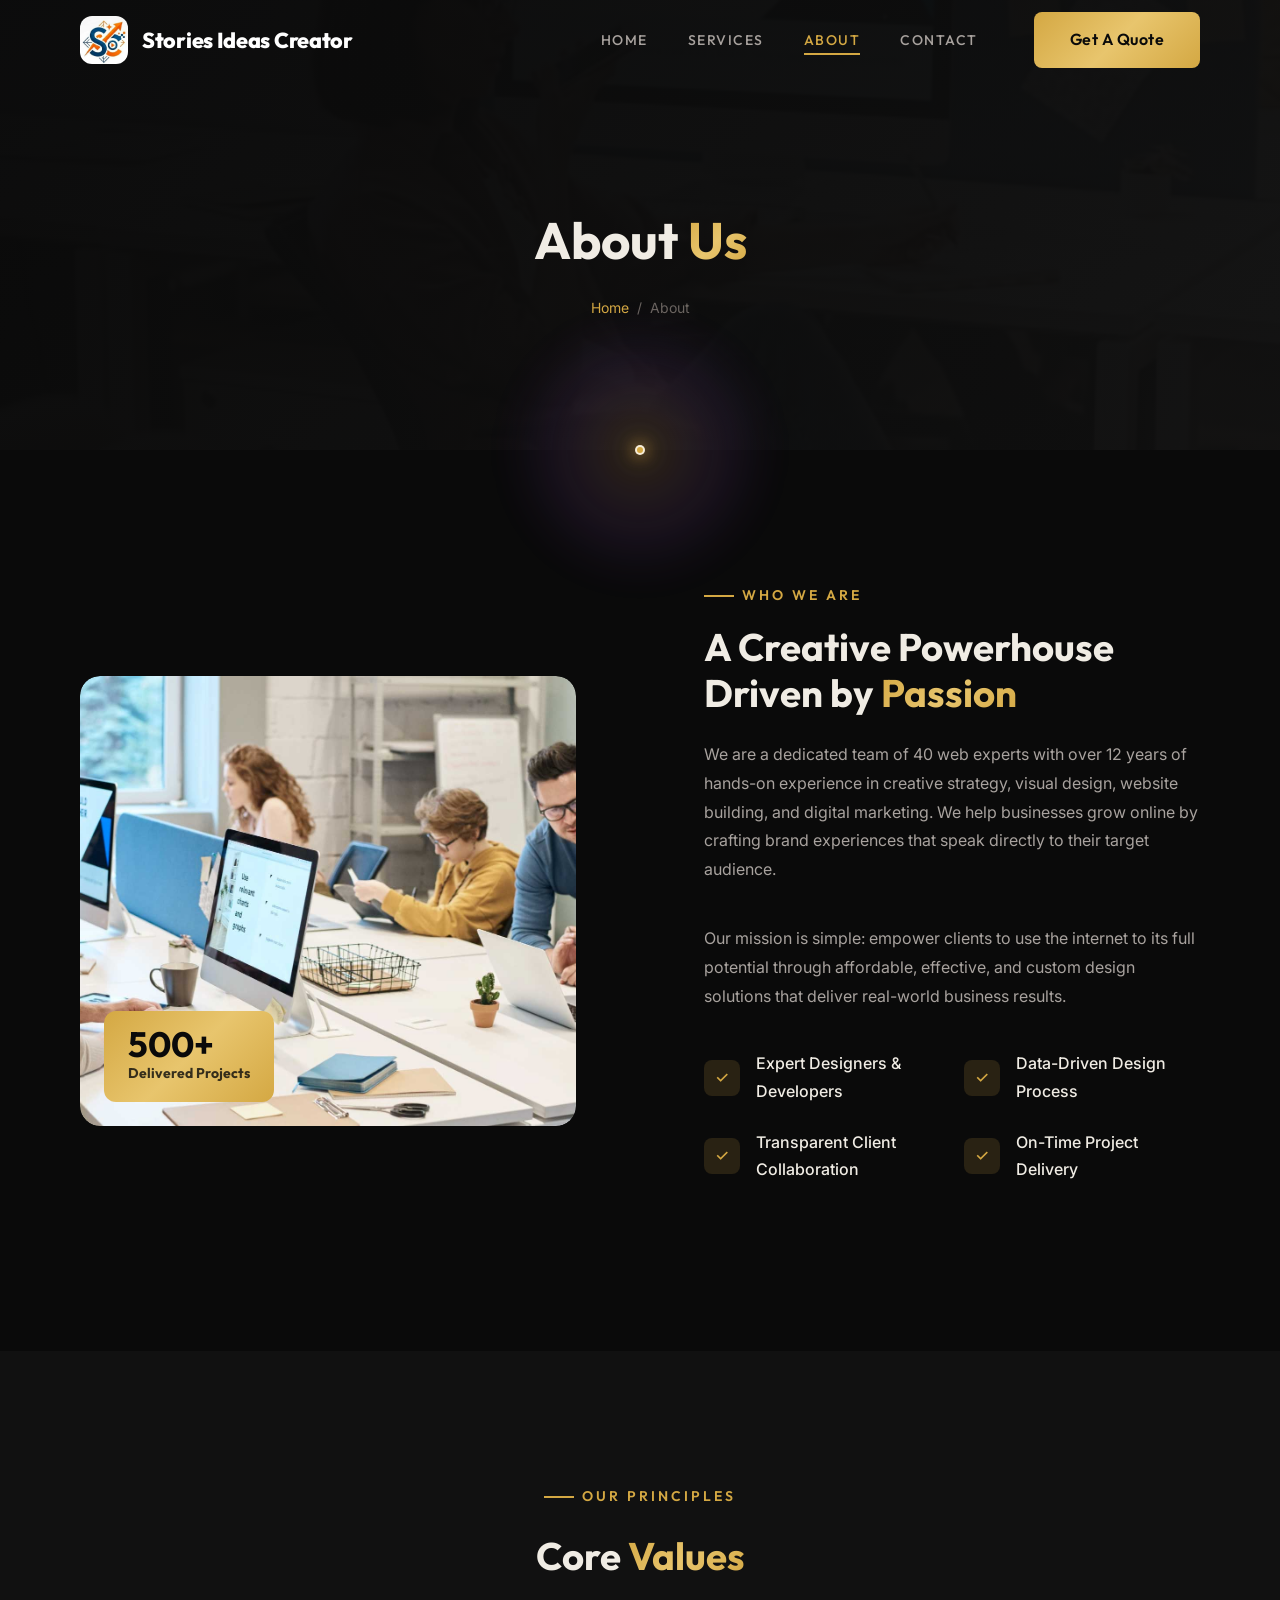
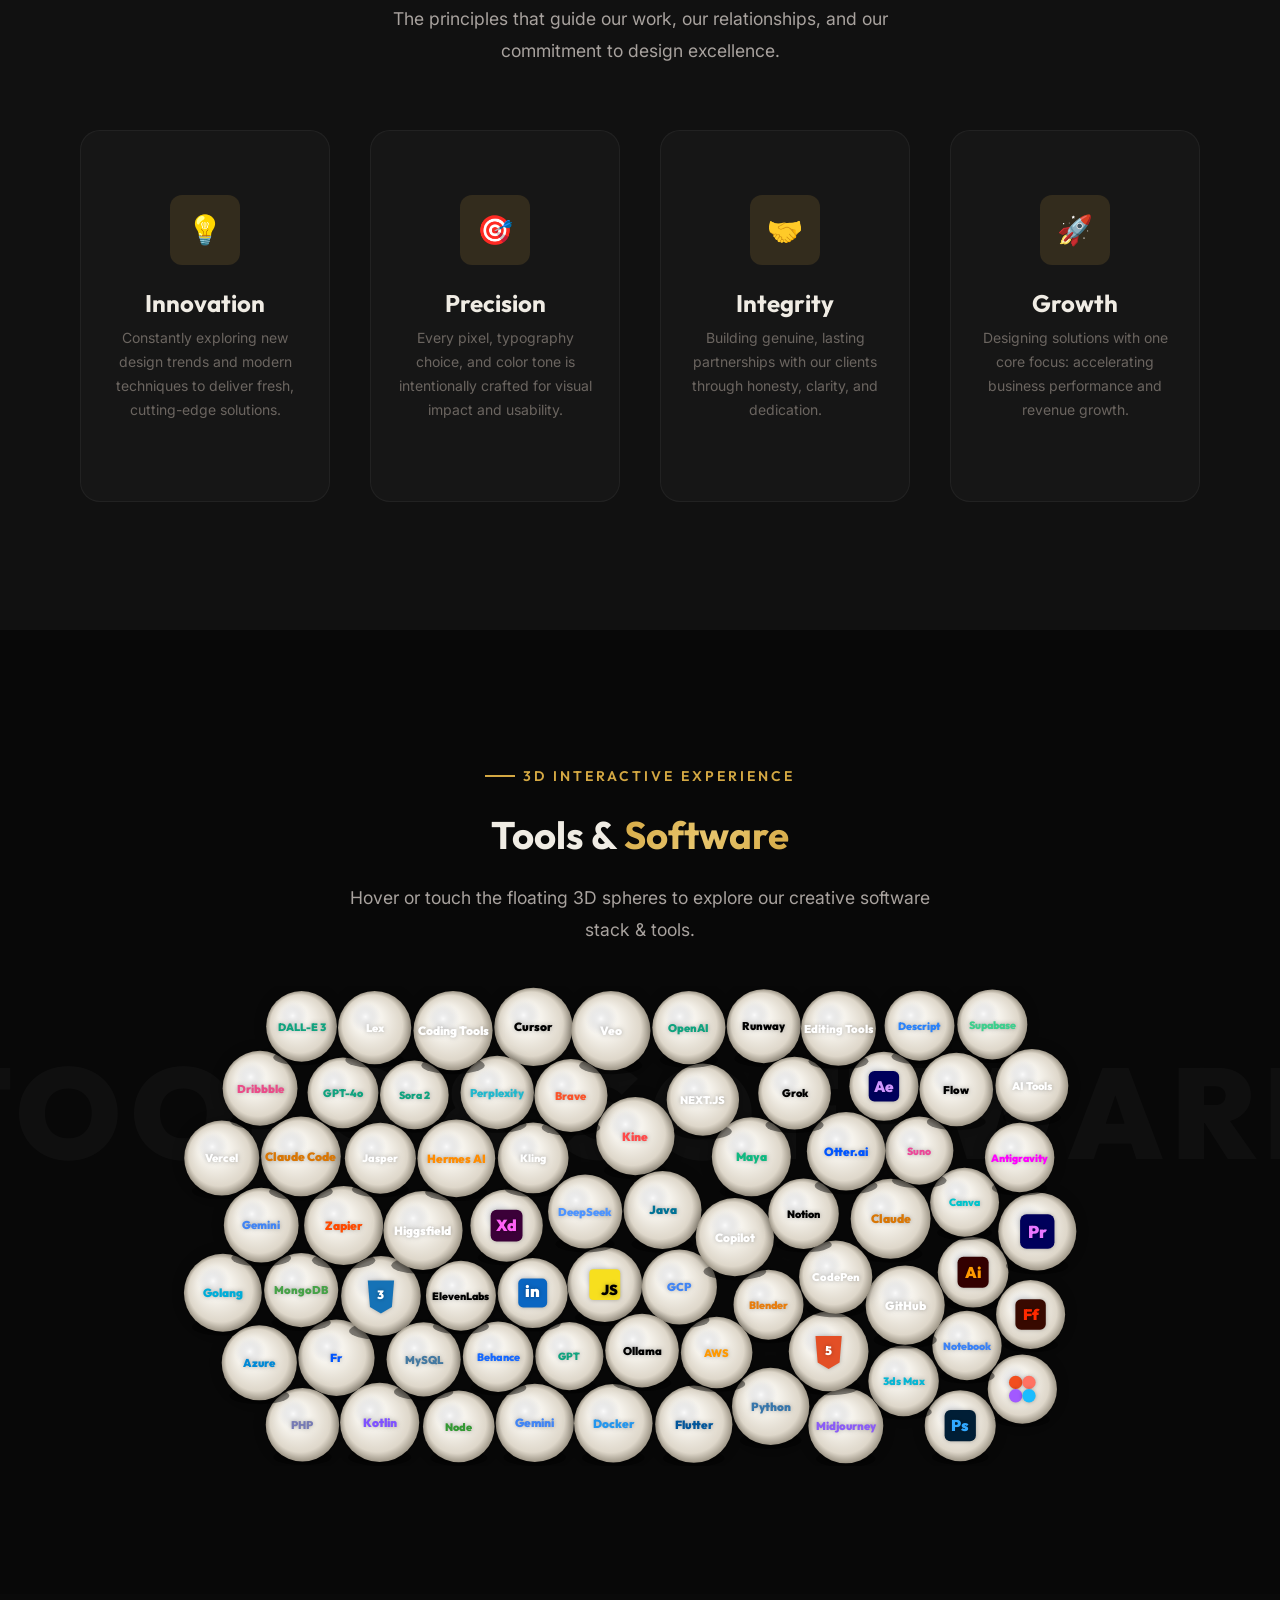
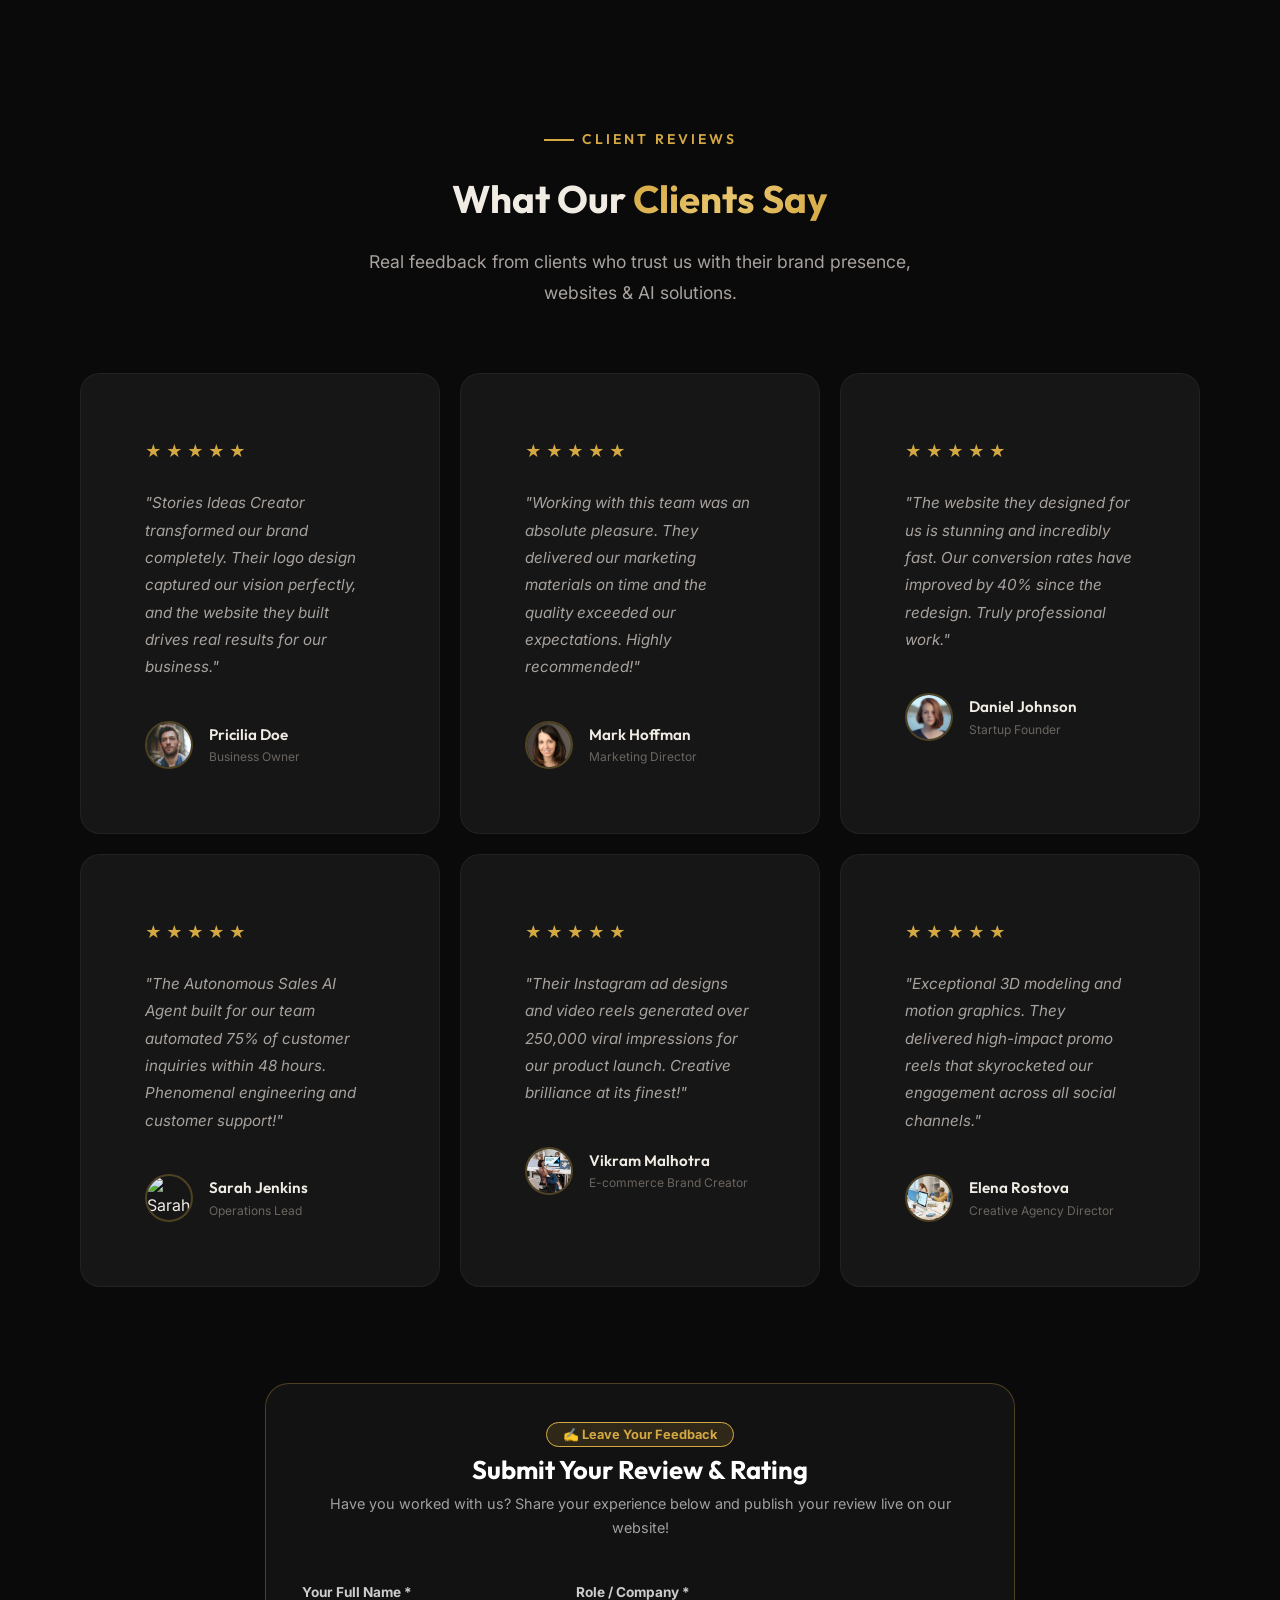
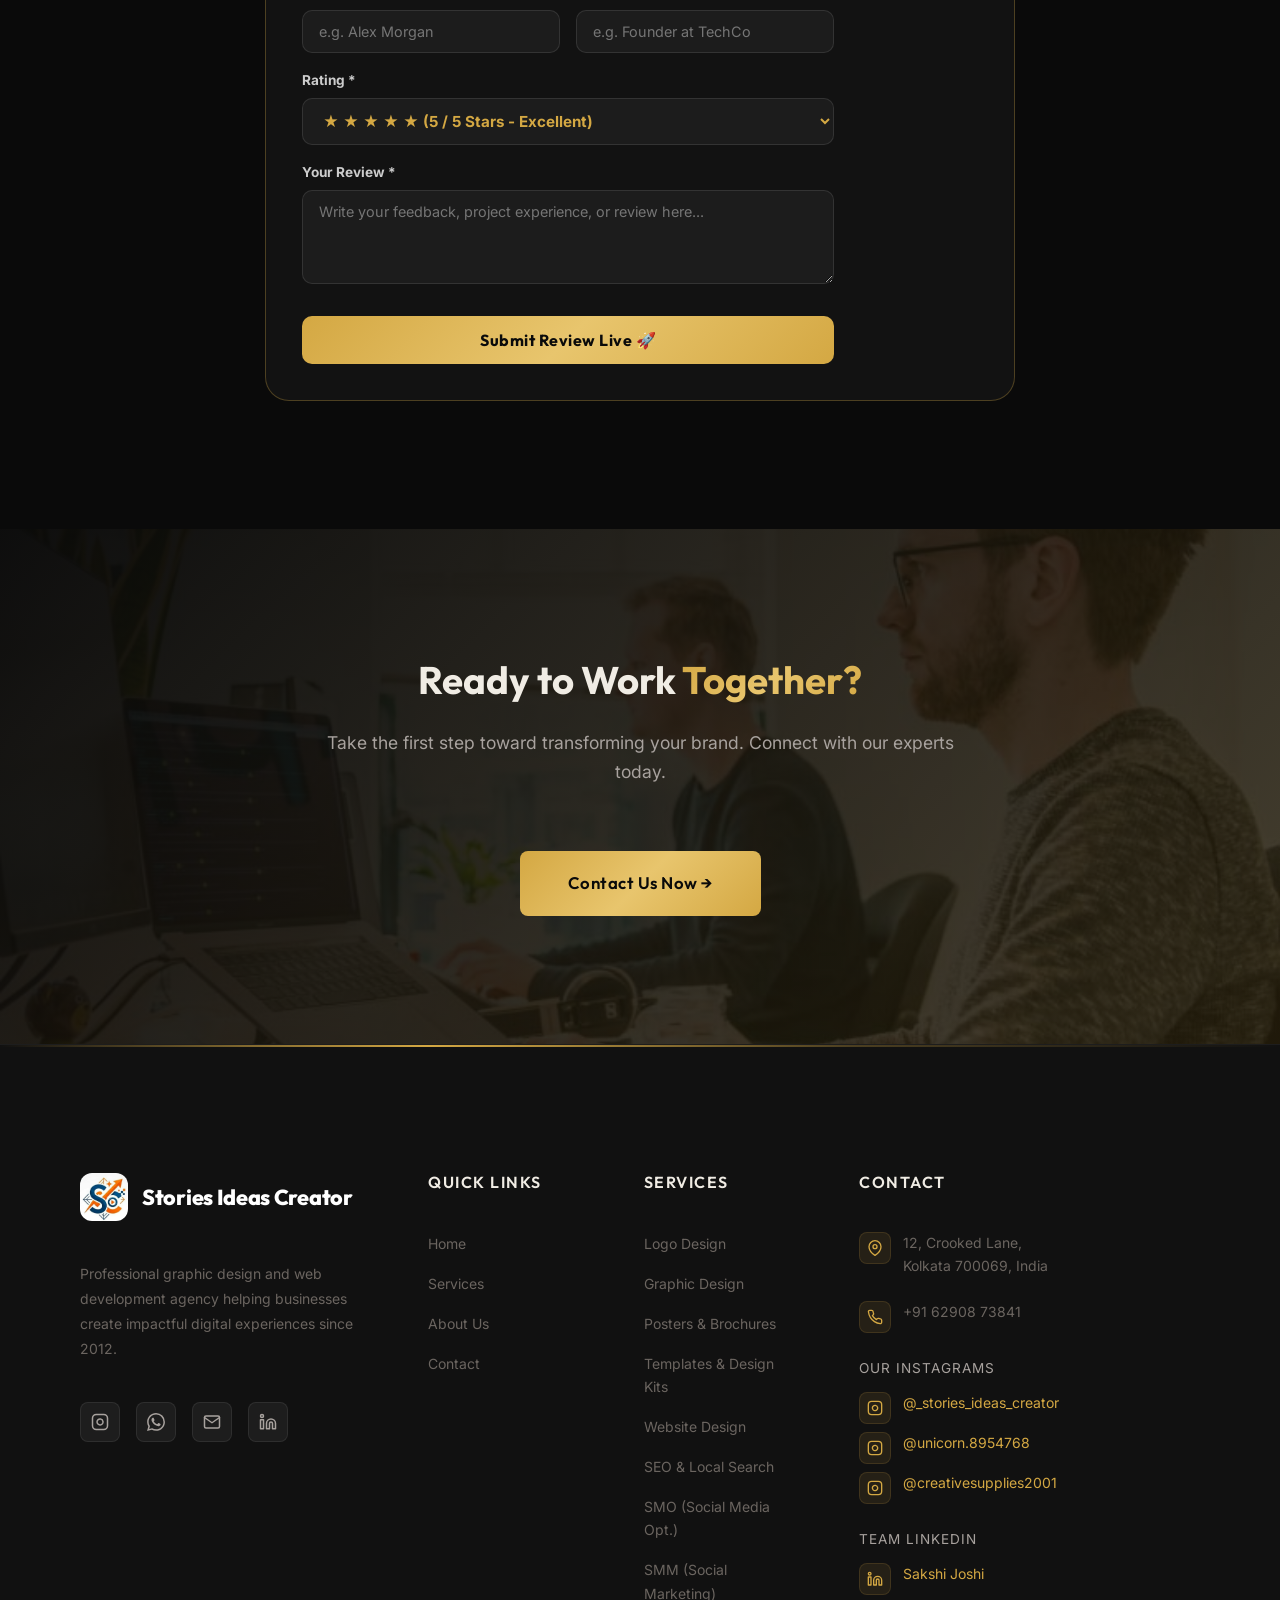
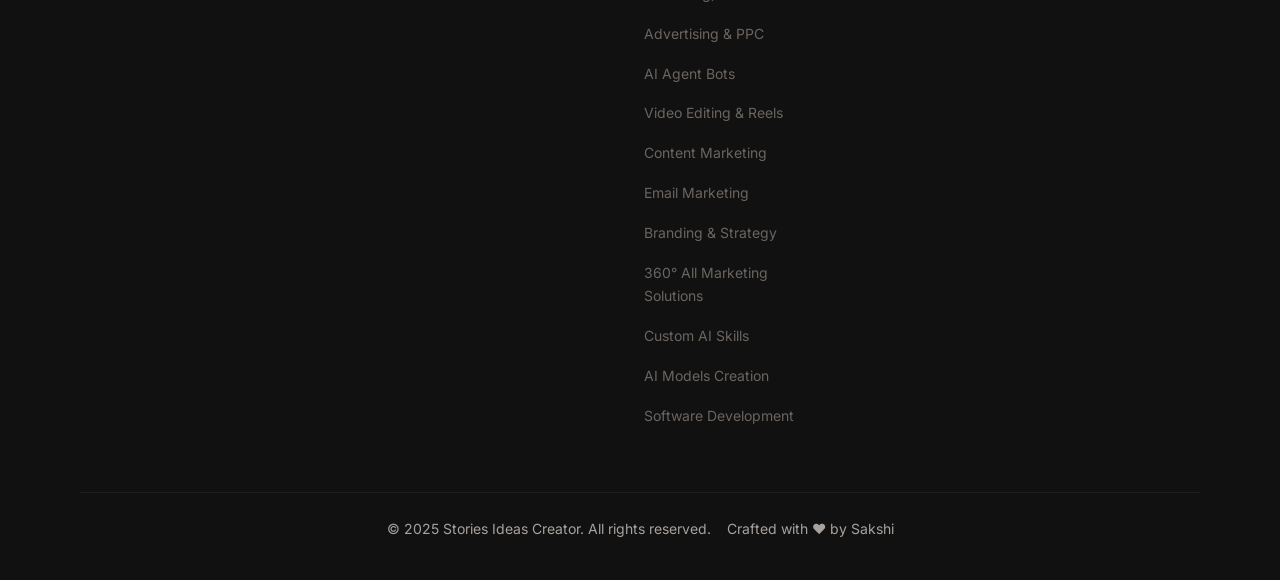
==== commit a1acea51: "Add icons to Instagram and LinkedIn links in footer" ====
--- a/about.html
+++ b/about.html
@@ -390,17 +390,29 @@
           
           <div style="margin-top: 24px; margin-bottom: 12px; font-size: 0.85rem; color: var(--text-secondary); text-transform: uppercase; letter-spacing: 1px;">Our Instagrams</div>
           <div class="footer-contact-item" style="margin-bottom: 8px;">
+            <span class="footer-contact-icon">
+              <svg width="16" height="16" viewBox="0 0 24 24" fill="none" stroke="currentColor" stroke-width="2"><rect x="2" y="2" width="20" height="20" rx="5" ry="5"/><path d="M16 11.37A4 4 0 1 1 12.63 8 4 4 0 0 1 16 11.37z"/><line x1="17.5" y1="6.5" x2="17.51" y2="6.5"/></svg>
+            </span>
             <a href="javascript:void(0)" data-secure-link="aHR0cHM6Ly93d3cuaW5zdGFncmFtLmNvbS9fc3Rvcmllc19pZGVhc19jcmVhdG9yLw==" style="color:var(--accent);">@_stories_ideas_creator</a>
           </div>
           <div class="footer-contact-item" style="margin-bottom: 8px;">
+            <span class="footer-contact-icon">
+              <svg width="16" height="16" viewBox="0 0 24 24" fill="none" stroke="currentColor" stroke-width="2"><rect x="2" y="2" width="20" height="20" rx="5" ry="5"/><path d="M16 11.37A4 4 0 1 1 12.63 8 4 4 0 0 1 16 11.37z"/><line x1="17.5" y1="6.5" x2="17.51" y2="6.5"/></svg>
+            </span>
             <a href="javascript:void(0)" data-secure-link="aHR0cHM6Ly93d3cuaW5zdGFncmFtLmNvbS91bmljb3JuLjg5NTQ3Njgv" style="color:var(--accent);">@unicorn.8954768</a>
           </div>
           <div class="footer-contact-item">
+            <span class="footer-contact-icon">
+              <svg width="16" height="16" viewBox="0 0 24 24" fill="none" stroke="currentColor" stroke-width="2"><rect x="2" y="2" width="20" height="20" rx="5" ry="5"/><path d="M16 11.37A4 4 0 1 1 12.63 8 4 4 0 0 1 16 11.37z"/><line x1="17.5" y1="6.5" x2="17.51" y2="6.5"/></svg>
+            </span>
             <a href="javascript:void(0)" data-secure-link="aHR0cHM6Ly93d3cuaW5zdGFncmFtLmNvbS9jcmVhdGl2ZXN1cHBsaWVzMjAwMS8=" style="color:var(--accent);">@creativesupplies2001</a>
           </div>
   
           <div style="margin-top: 24px; margin-bottom: 12px; font-size: 0.85rem; color: var(--text-secondary); text-transform: uppercase; letter-spacing: 1px;">Team LinkedIn</div>
           <div class="footer-contact-item">
+            <span class="footer-contact-icon">
+              <svg width="16" height="16" viewBox="0 0 24 24" fill="none" stroke="currentColor" stroke-width="2" stroke-linecap="round" stroke-linejoin="round"><path d="M16 8a6 6 0 0 1 6 6v7h-4v-7a2 2 0 0 0-2-2 2 2 0 0 0-2 2v7h-4v-7a6 6 0 0 1 6-6z"/><rect x="2" y="9" width="4" height="12"/><circle cx="4" cy="4" r="2"/></svg>
+            </span>
             <a href="javascript:void(0)" data-secure-link="aHR0cHM6Ly93d3cubGlua2VkaW4uY29tL2luL3Nha3NoaWpvc2hpMDEv" style="color:var(--accent);">Sakshi Joshi</a>
           </div>
         </div>
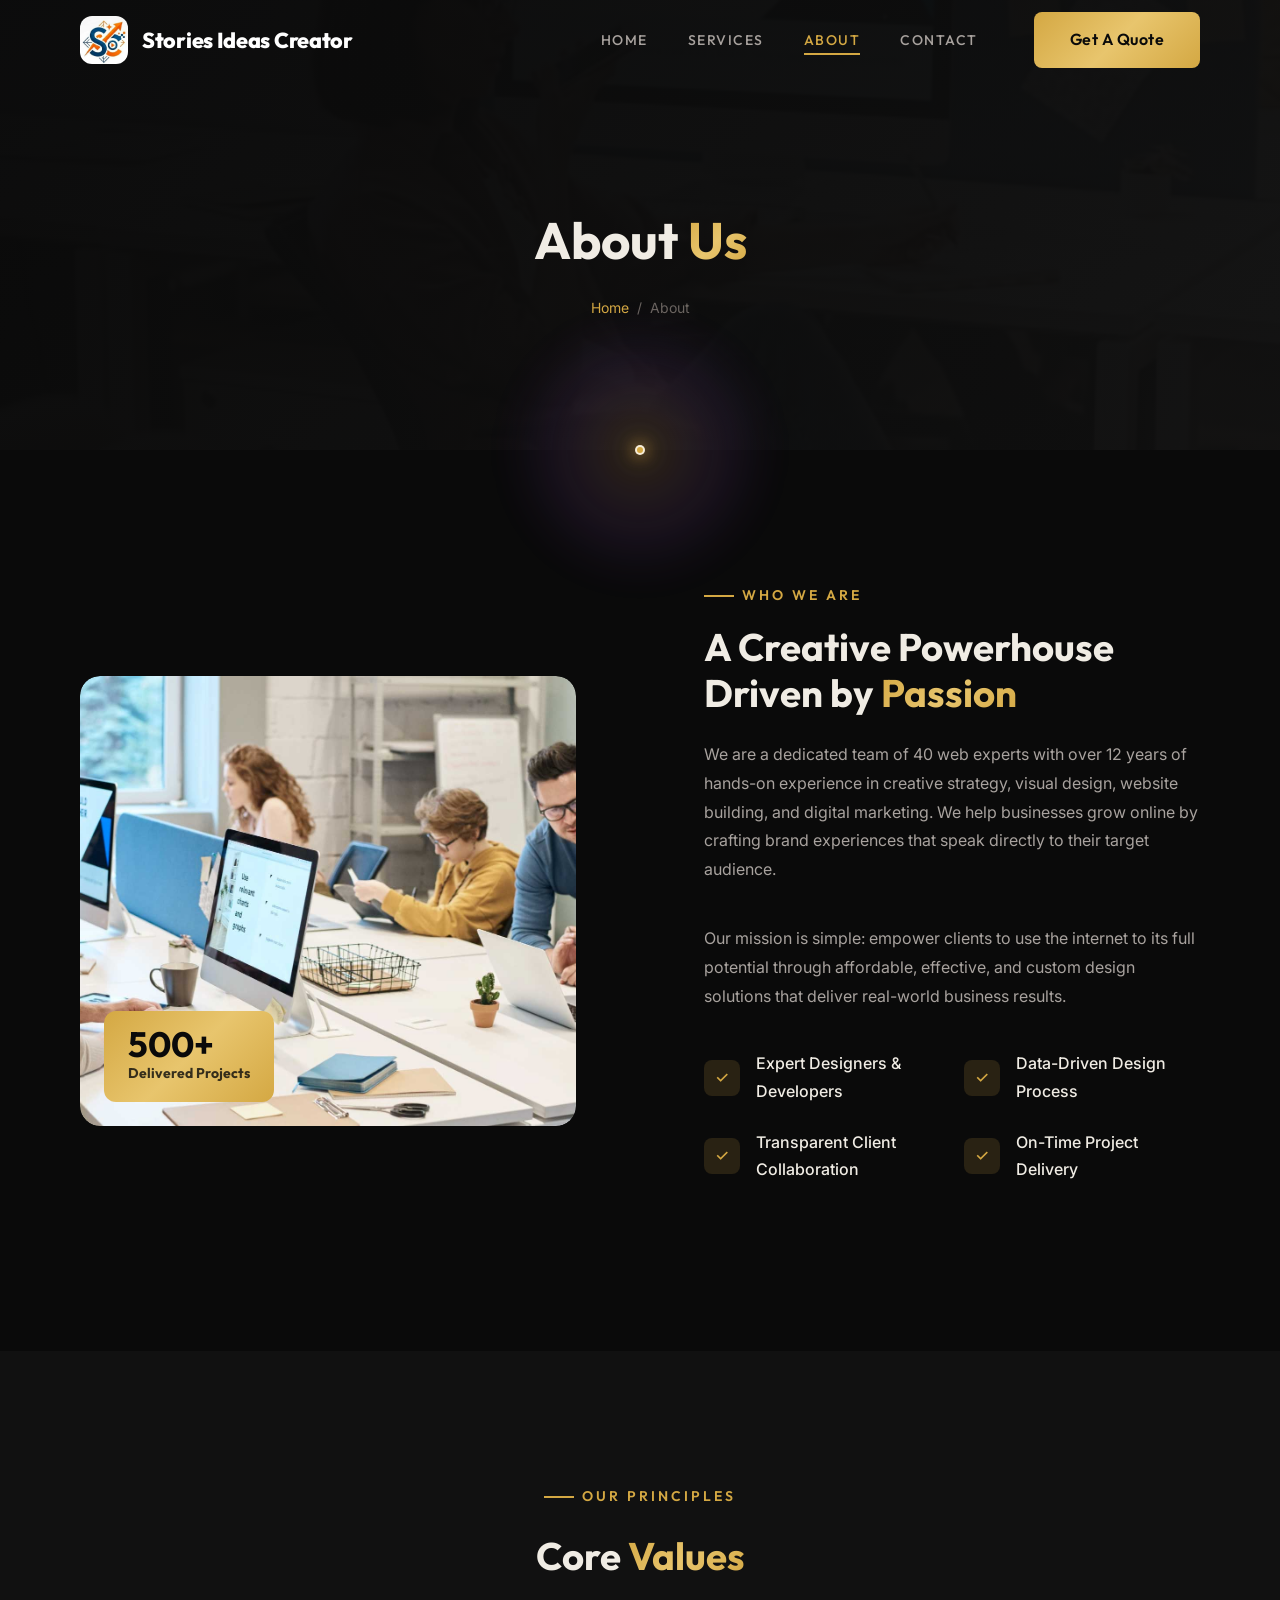
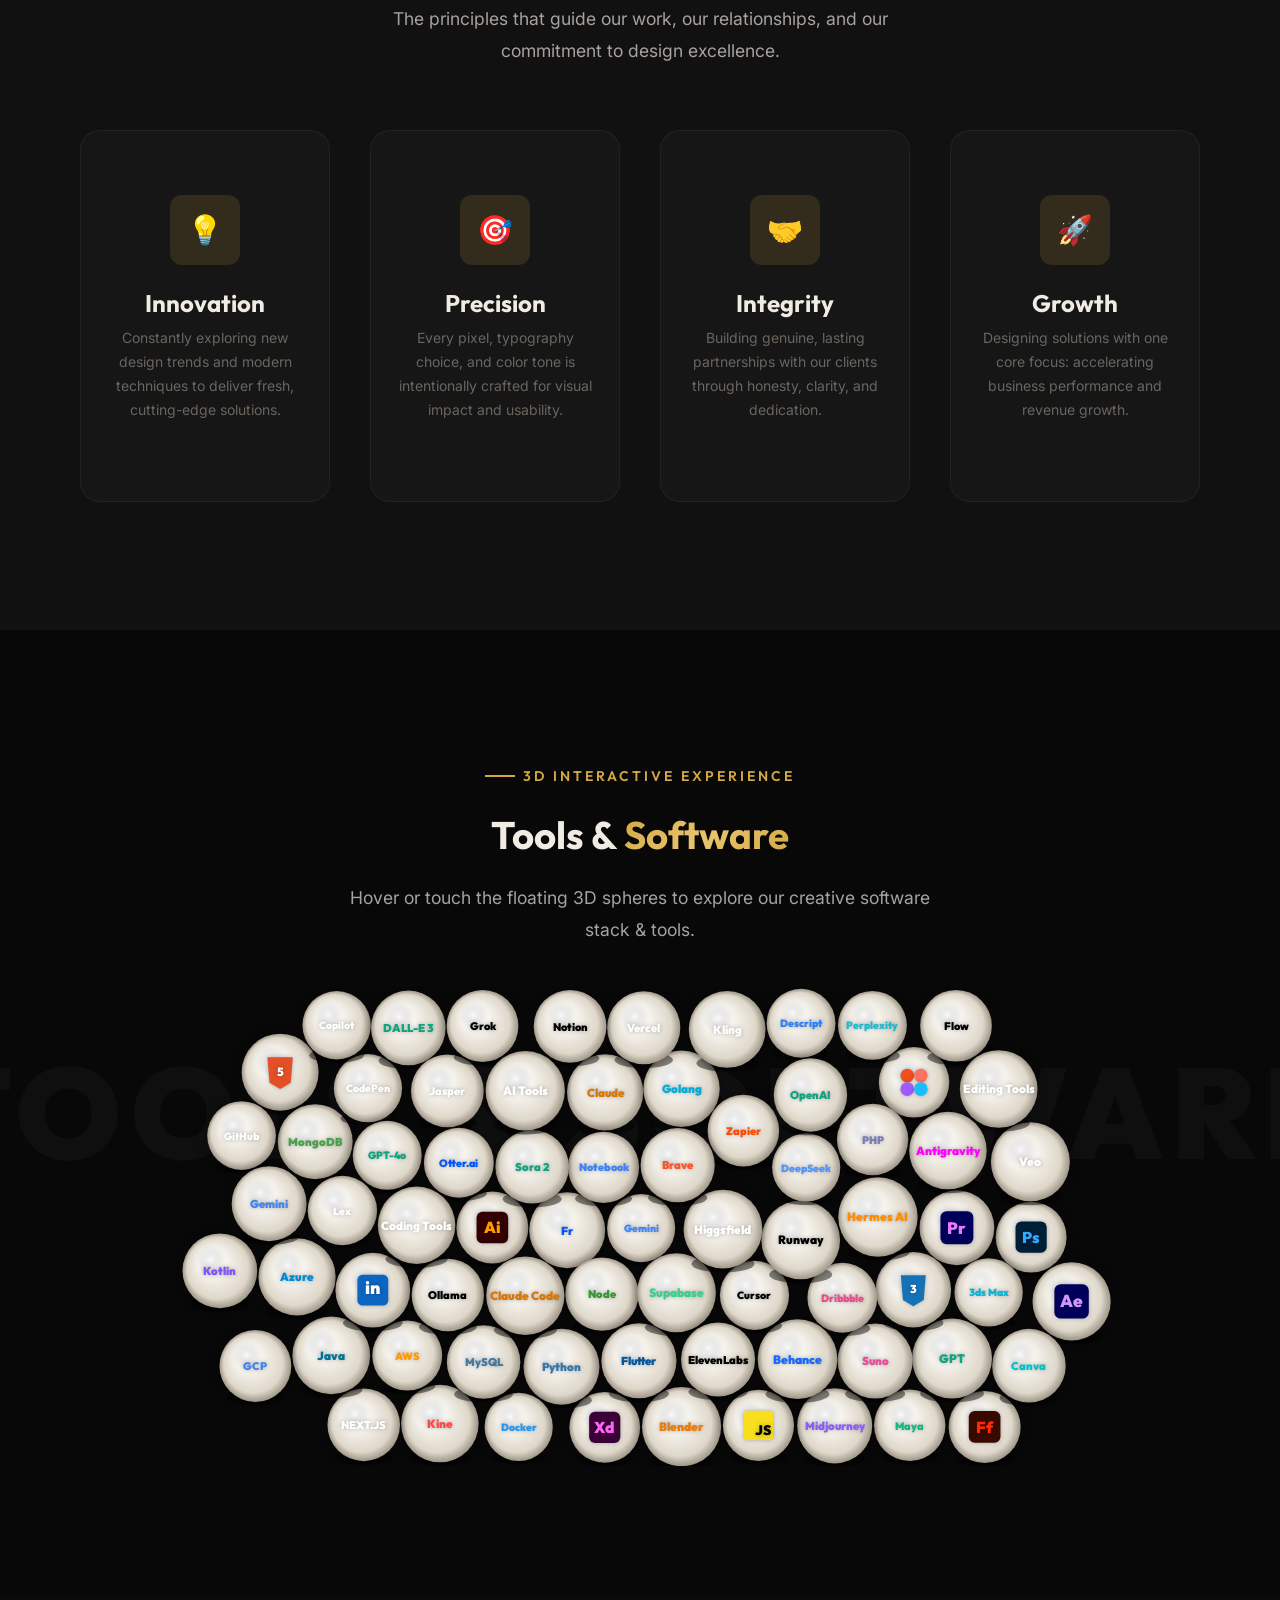
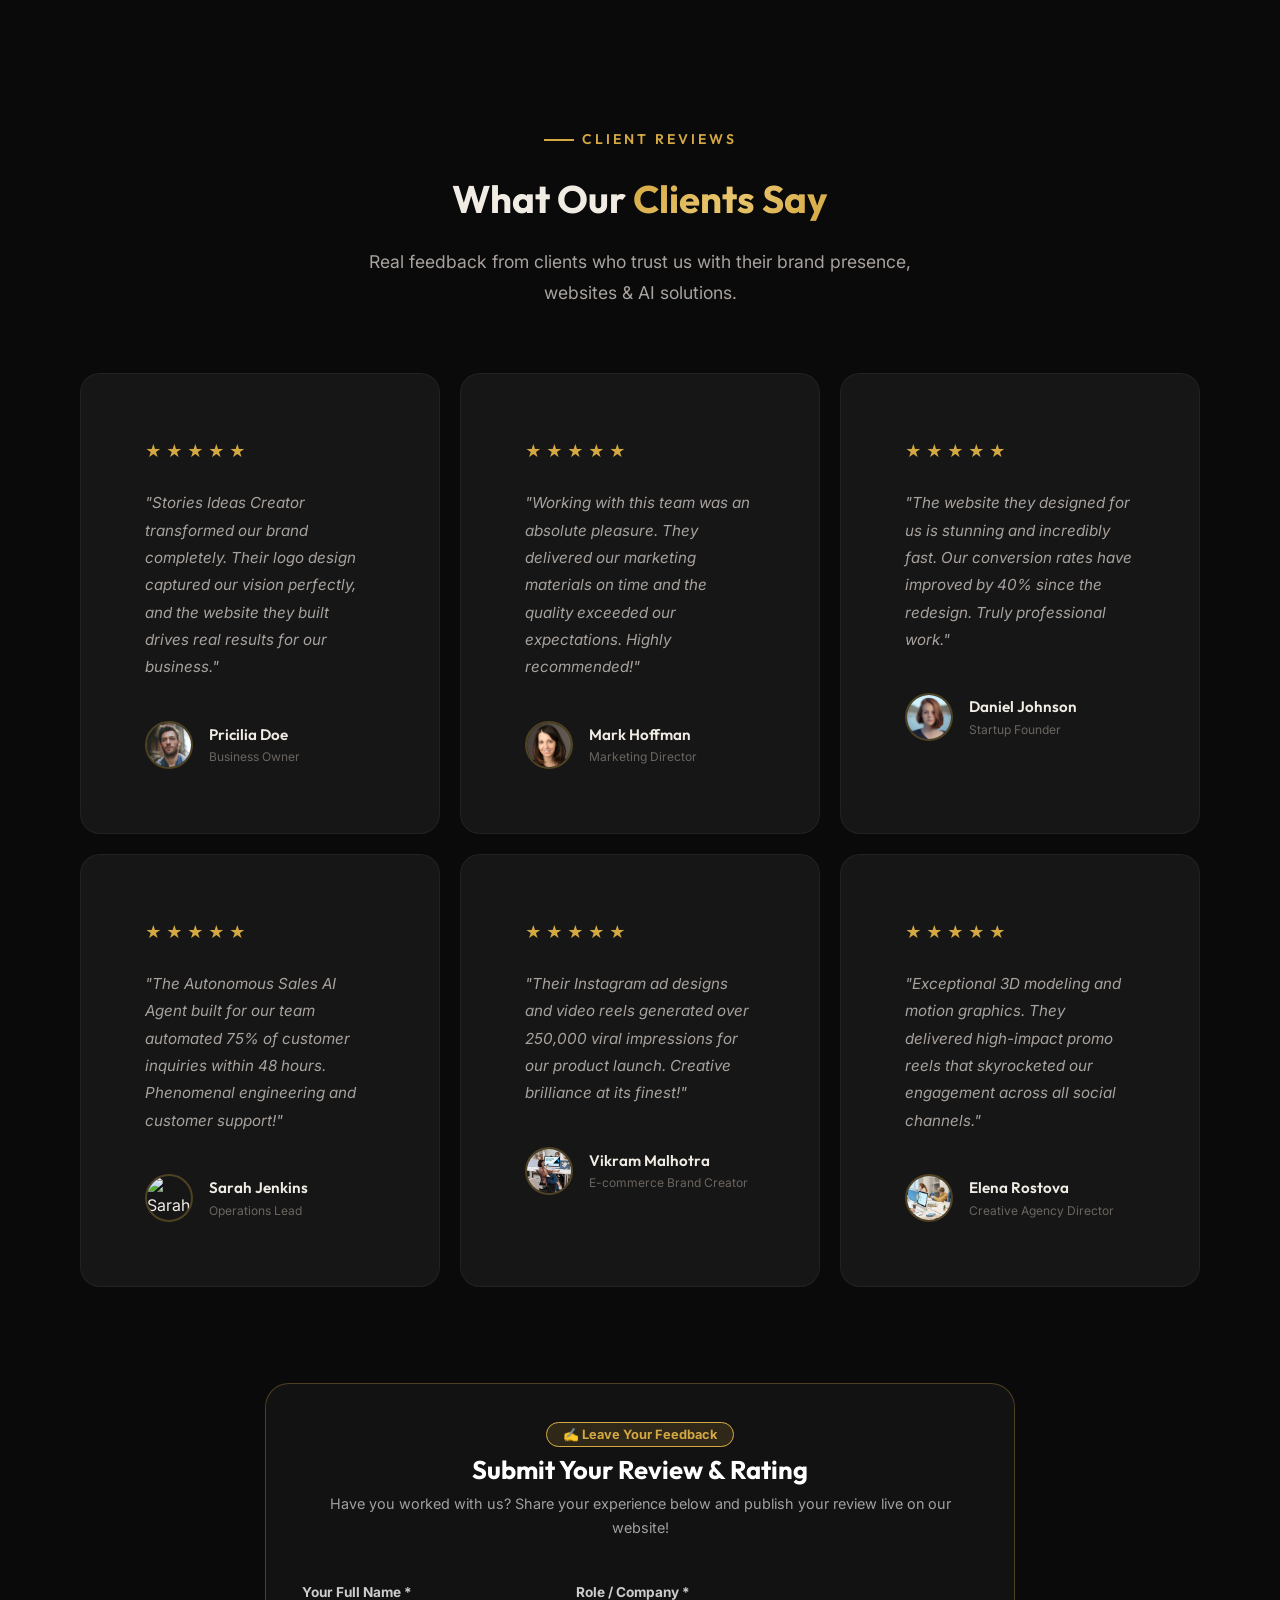
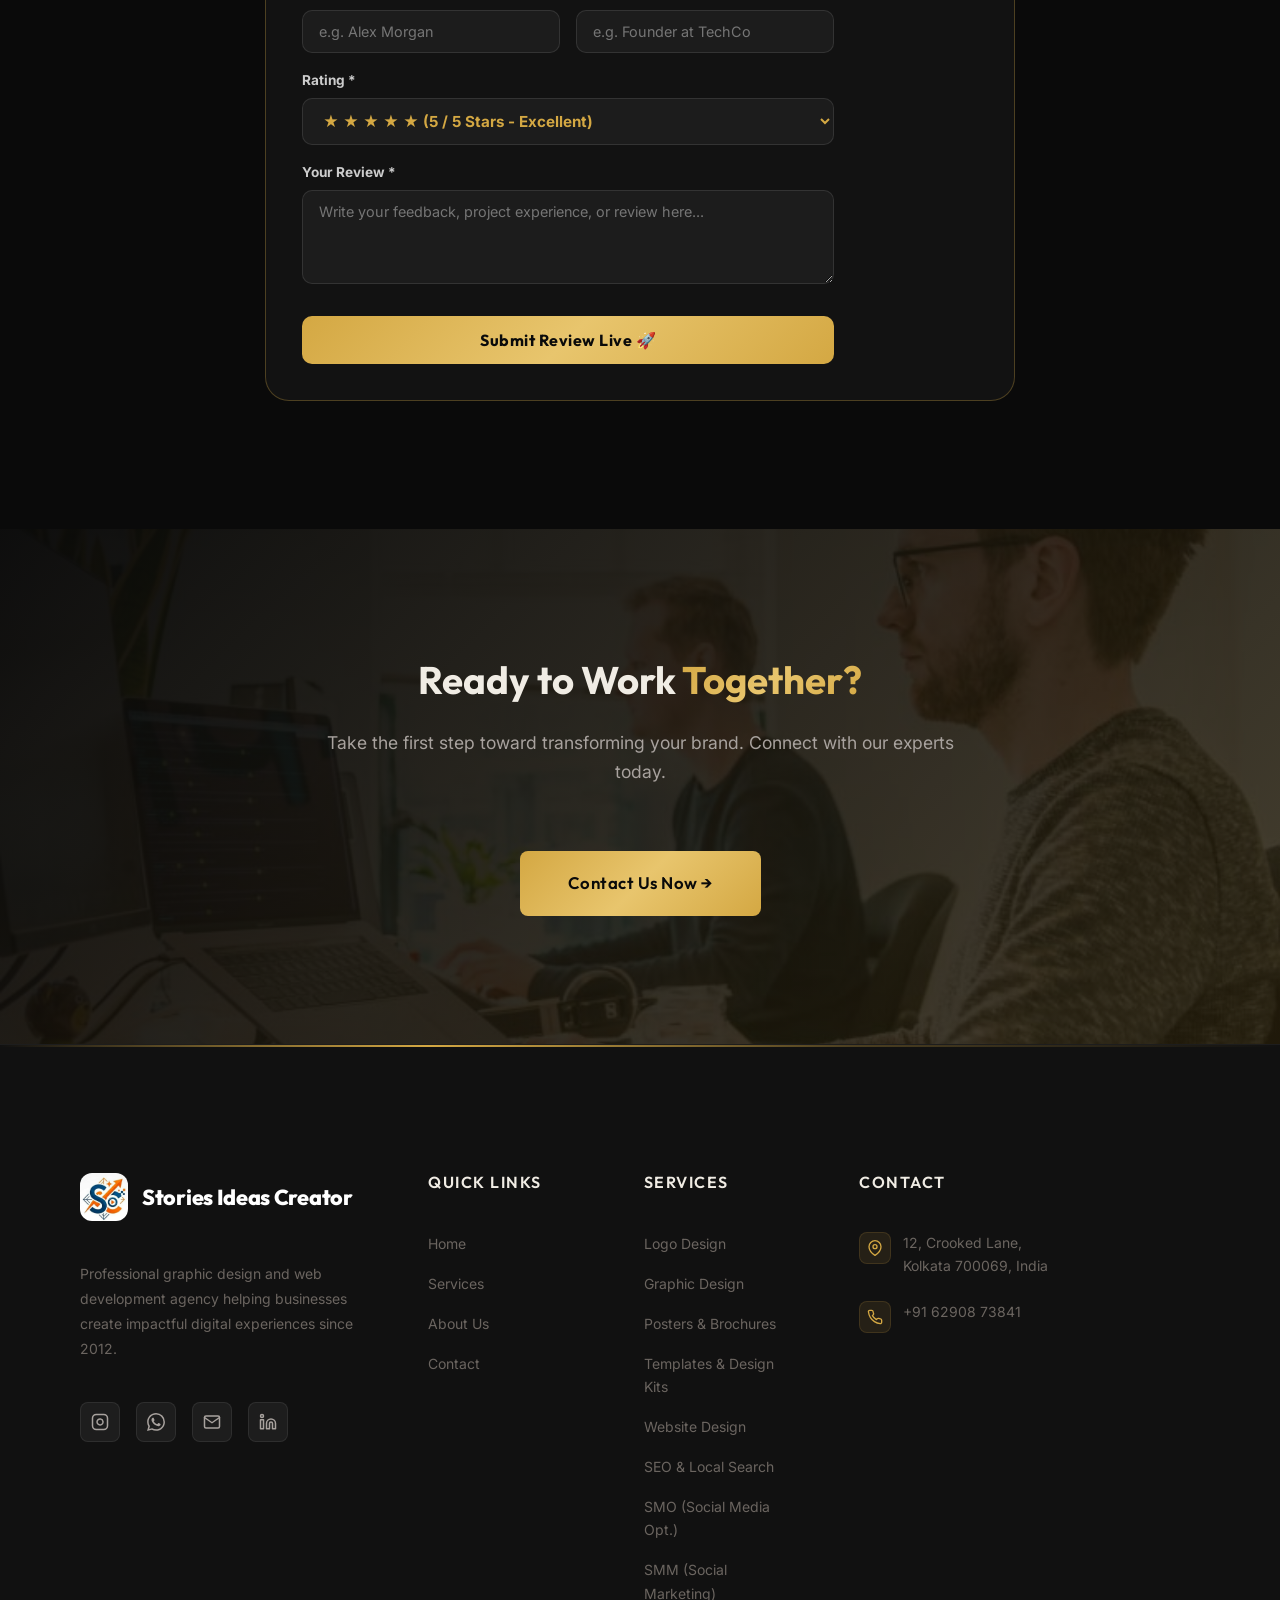
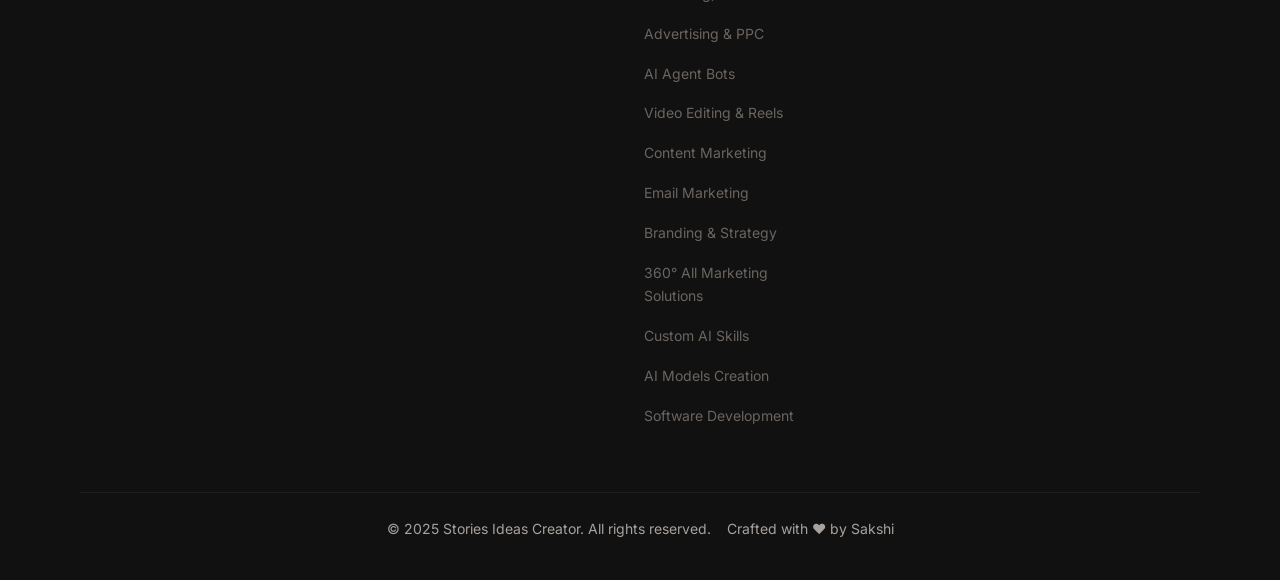
==== commit 812fcdd8: "Remove extra Instagram and LinkedIn text from footer right column" ====
--- a/about.html
+++ b/about.html
@@ -388,33 +388,7 @@
             <a href="tel:+916290873841">+91 62908 73841</a>
           </div>
           
-          <div style="margin-top: 24px; margin-bottom: 12px; font-size: 0.85rem; color: var(--text-secondary); text-transform: uppercase; letter-spacing: 1px;">Our Instagrams</div>
-          <div class="footer-contact-item" style="margin-bottom: 8px;">
-            <span class="footer-contact-icon">
-              <svg width="16" height="16" viewBox="0 0 24 24" fill="none" stroke="currentColor" stroke-width="2"><rect x="2" y="2" width="20" height="20" rx="5" ry="5"/><path d="M16 11.37A4 4 0 1 1 12.63 8 4 4 0 0 1 16 11.37z"/><line x1="17.5" y1="6.5" x2="17.51" y2="6.5"/></svg>
-            </span>
-            <a href="javascript:void(0)" data-secure-link="aHR0cHM6Ly93d3cuaW5zdGFncmFtLmNvbS9fc3Rvcmllc19pZGVhc19jcmVhdG9yLw==" style="color:var(--accent);">@_stories_ideas_creator</a>
-          </div>
-          <div class="footer-contact-item" style="margin-bottom: 8px;">
-            <span class="footer-contact-icon">
-              <svg width="16" height="16" viewBox="0 0 24 24" fill="none" stroke="currentColor" stroke-width="2"><rect x="2" y="2" width="20" height="20" rx="5" ry="5"/><path d="M16 11.37A4 4 0 1 1 12.63 8 4 4 0 0 1 16 11.37z"/><line x1="17.5" y1="6.5" x2="17.51" y2="6.5"/></svg>
-            </span>
-            <a href="javascript:void(0)" data-secure-link="aHR0cHM6Ly93d3cuaW5zdGFncmFtLmNvbS91bmljb3JuLjg5NTQ3Njgv" style="color:var(--accent);">@unicorn.8954768</a>
-          </div>
-          <div class="footer-contact-item">
-            <span class="footer-contact-icon">
-              <svg width="16" height="16" viewBox="0 0 24 24" fill="none" stroke="currentColor" stroke-width="2"><rect x="2" y="2" width="20" height="20" rx="5" ry="5"/><path d="M16 11.37A4 4 0 1 1 12.63 8 4 4 0 0 1 16 11.37z"/><line x1="17.5" y1="6.5" x2="17.51" y2="6.5"/></svg>
-            </span>
-            <a href="javascript:void(0)" data-secure-link="aHR0cHM6Ly93d3cuaW5zdGFncmFtLmNvbS9jcmVhdGl2ZXN1cHBsaWVzMjAwMS8=" style="color:var(--accent);">@creativesupplies2001</a>
-          </div>
-  
-          <div style="margin-top: 24px; margin-bottom: 12px; font-size: 0.85rem; color: var(--text-secondary); text-transform: uppercase; letter-spacing: 1px;">Team LinkedIn</div>
-          <div class="footer-contact-item">
-            <span class="footer-contact-icon">
-              <svg width="16" height="16" viewBox="0 0 24 24" fill="none" stroke="currentColor" stroke-width="2" stroke-linecap="round" stroke-linejoin="round"><path d="M16 8a6 6 0 0 1 6 6v7h-4v-7a2 2 0 0 0-2-2 2 2 0 0 0-2 2v7h-4v-7a6 6 0 0 1 6-6z"/><rect x="2" y="9" width="4" height="12"/><circle cx="4" cy="4" r="2"/></svg>
-            </span>
-            <a href="javascript:void(0)" data-secure-link="aHR0cHM6Ly93d3cubGlua2VkaW4uY29tL2luL3Nha3NoaWpvc2hpMDEv" style="color:var(--accent);">Sakshi Joshi</a>
-          </div>
+          
         </div>
       </div>
   
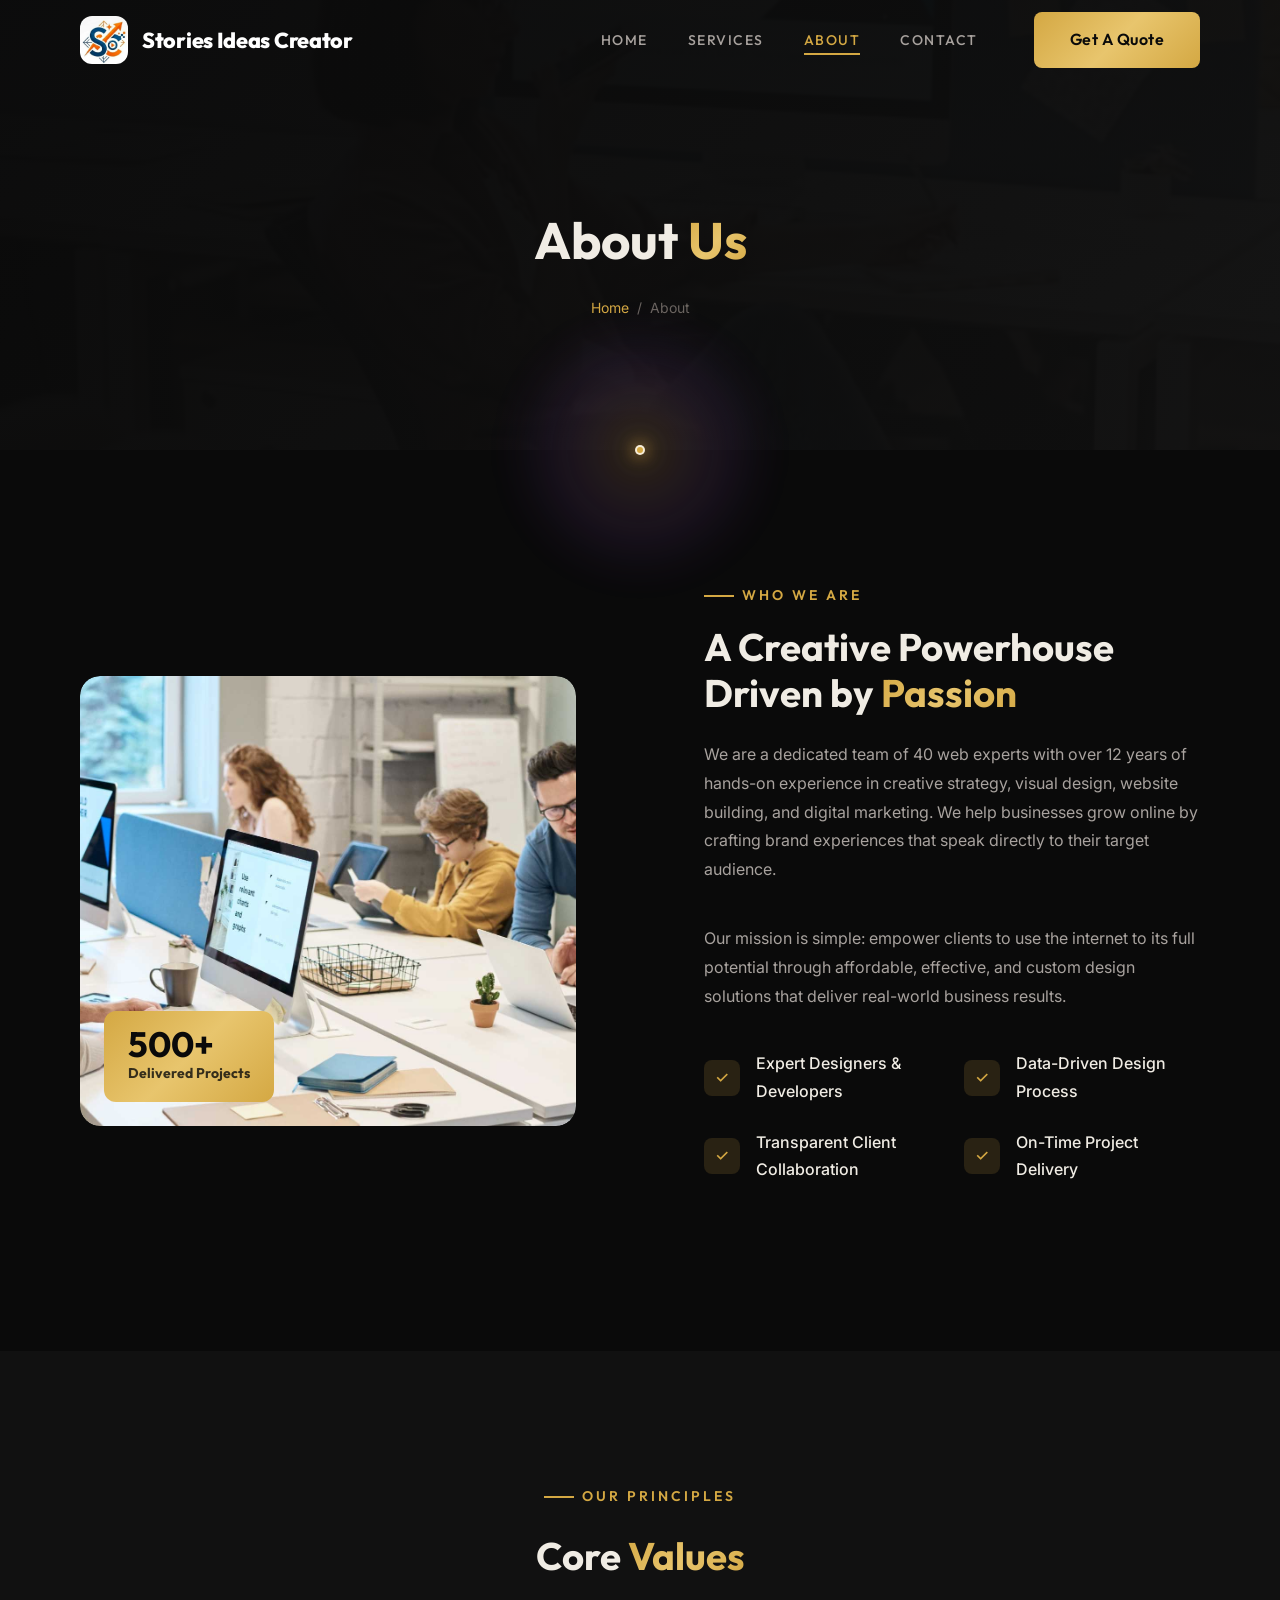
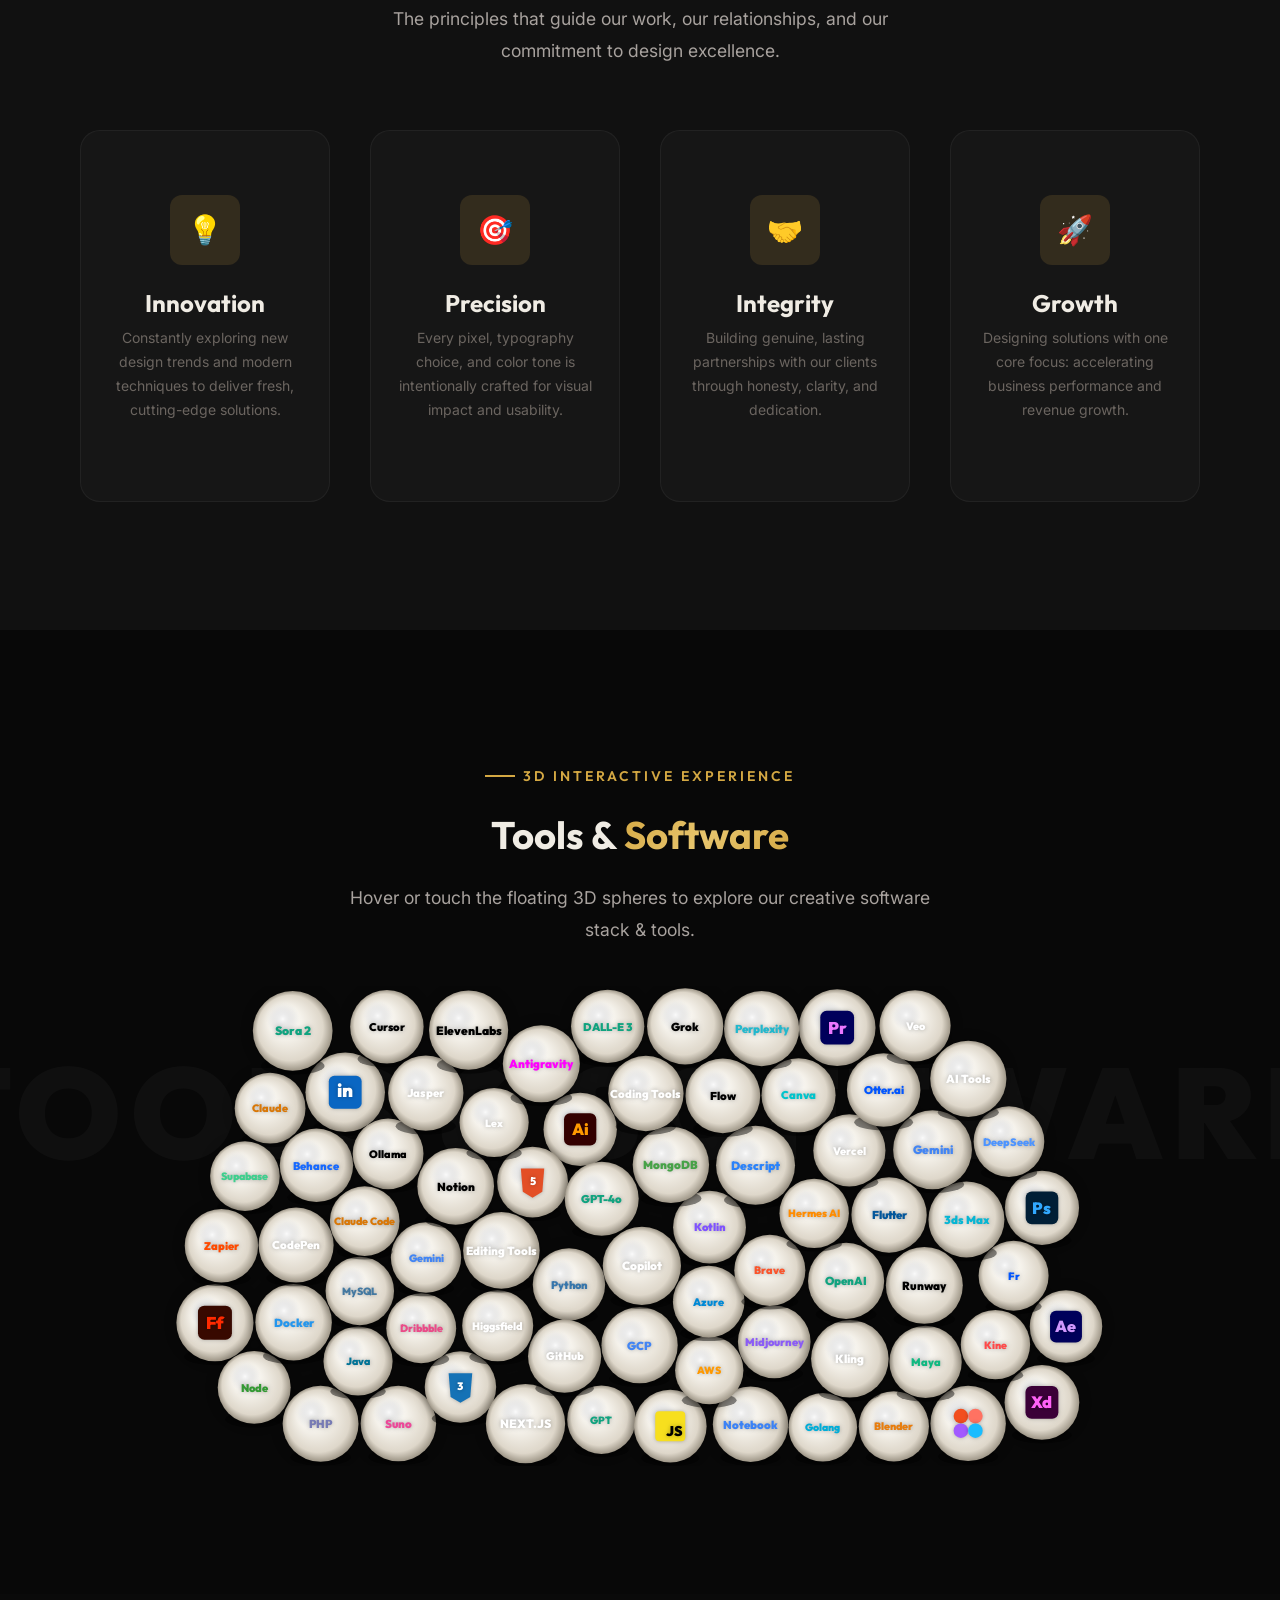
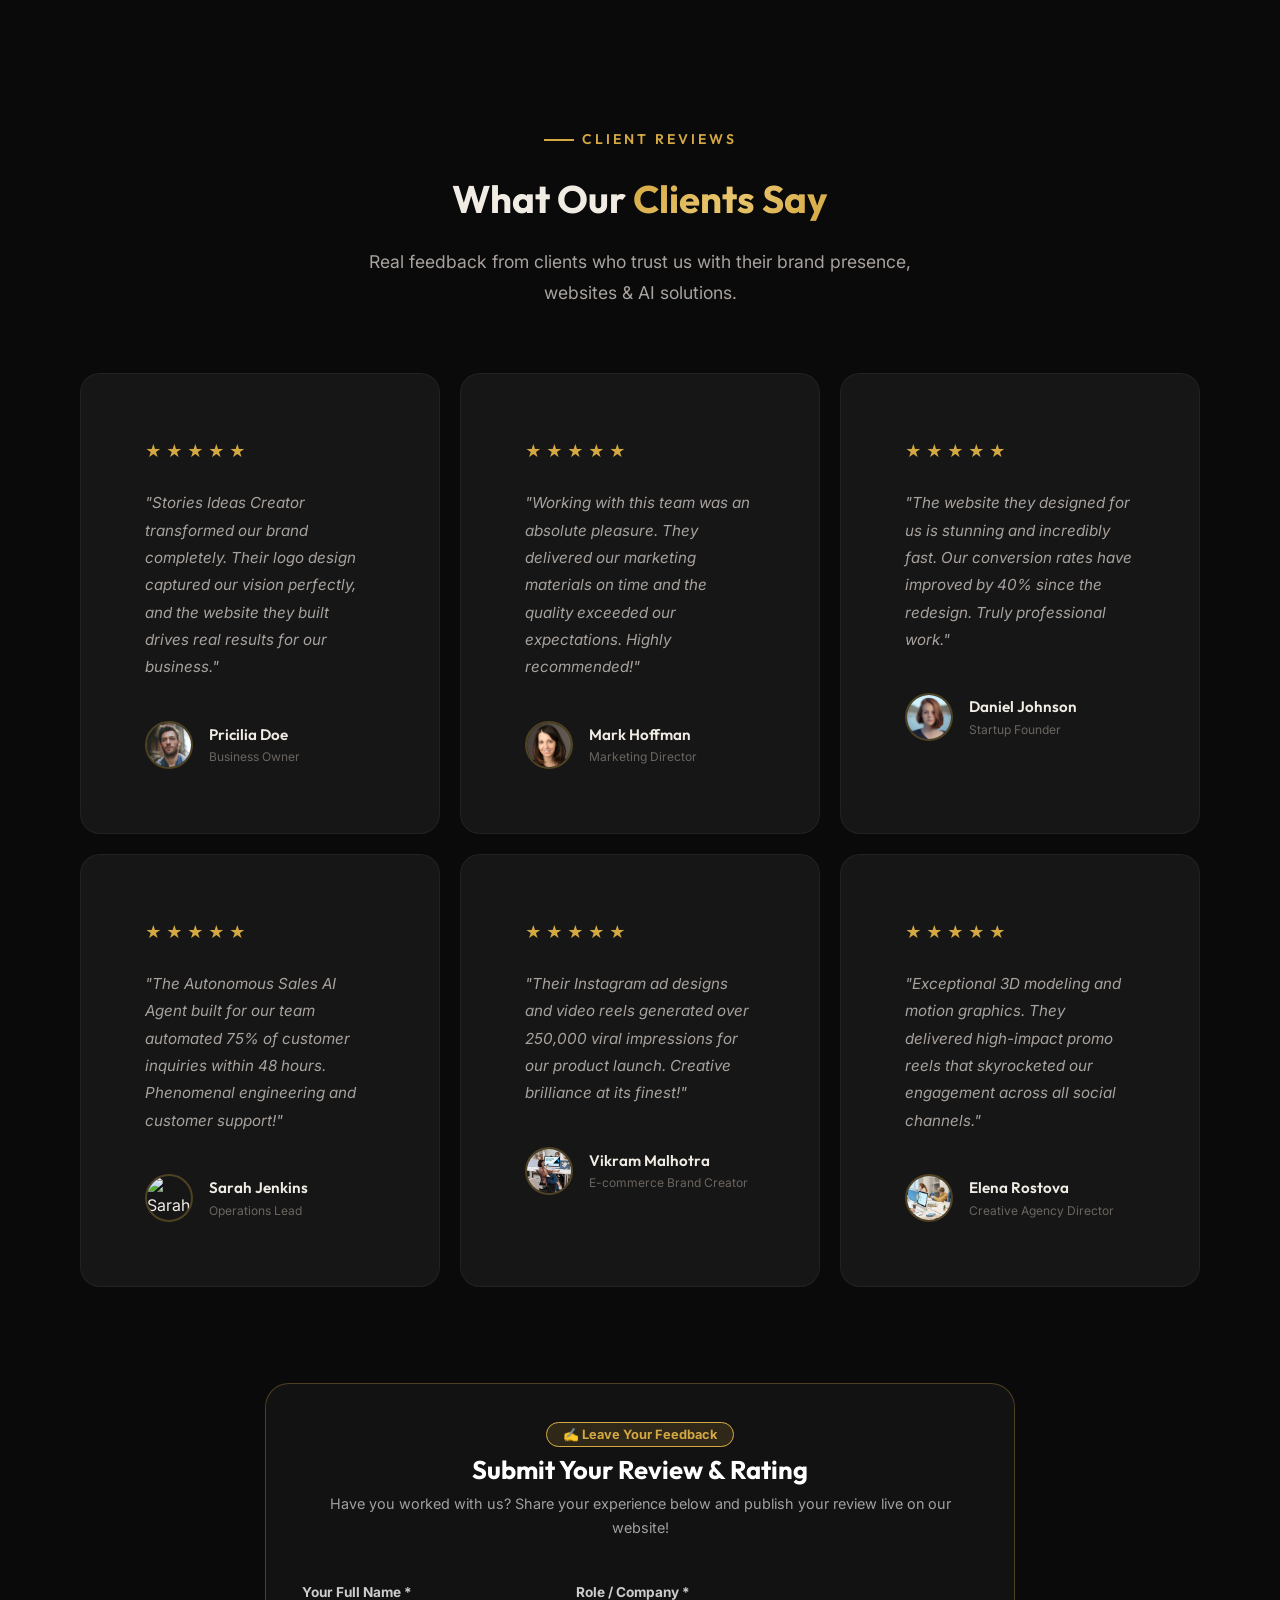
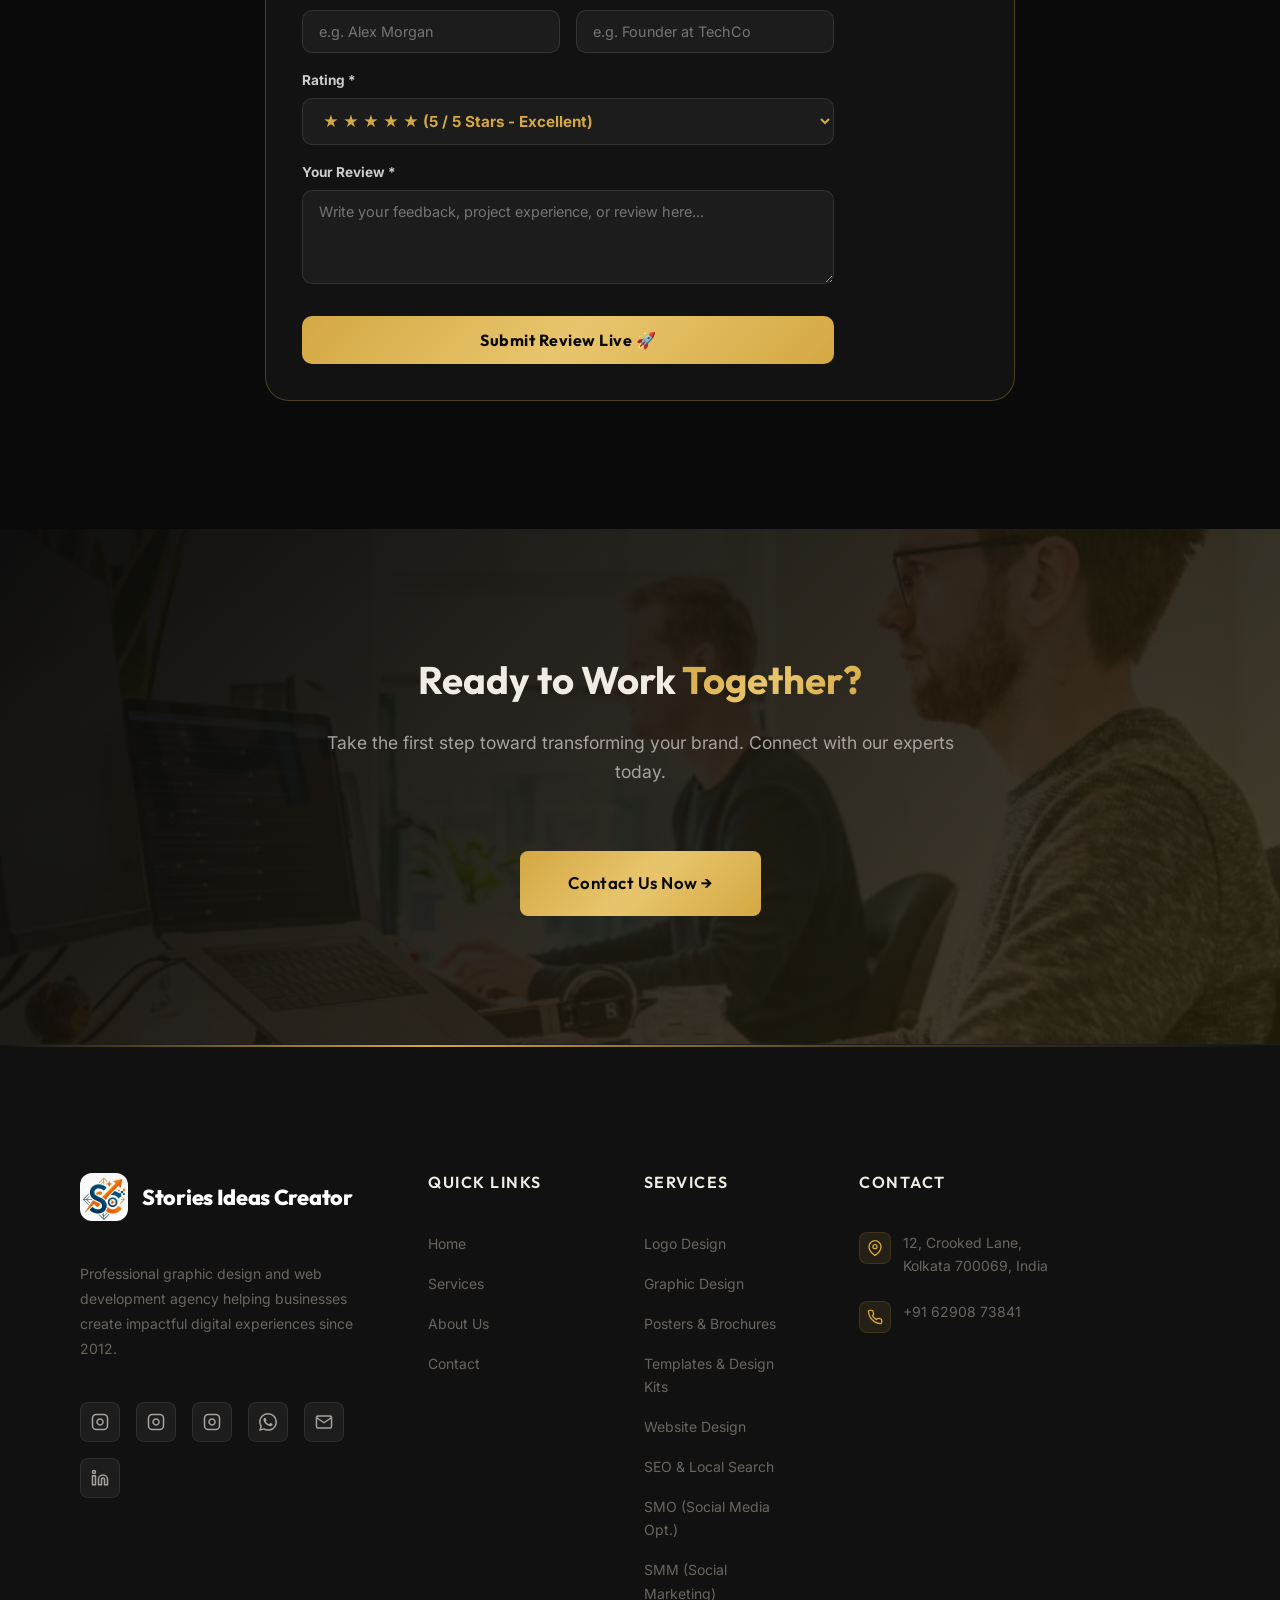
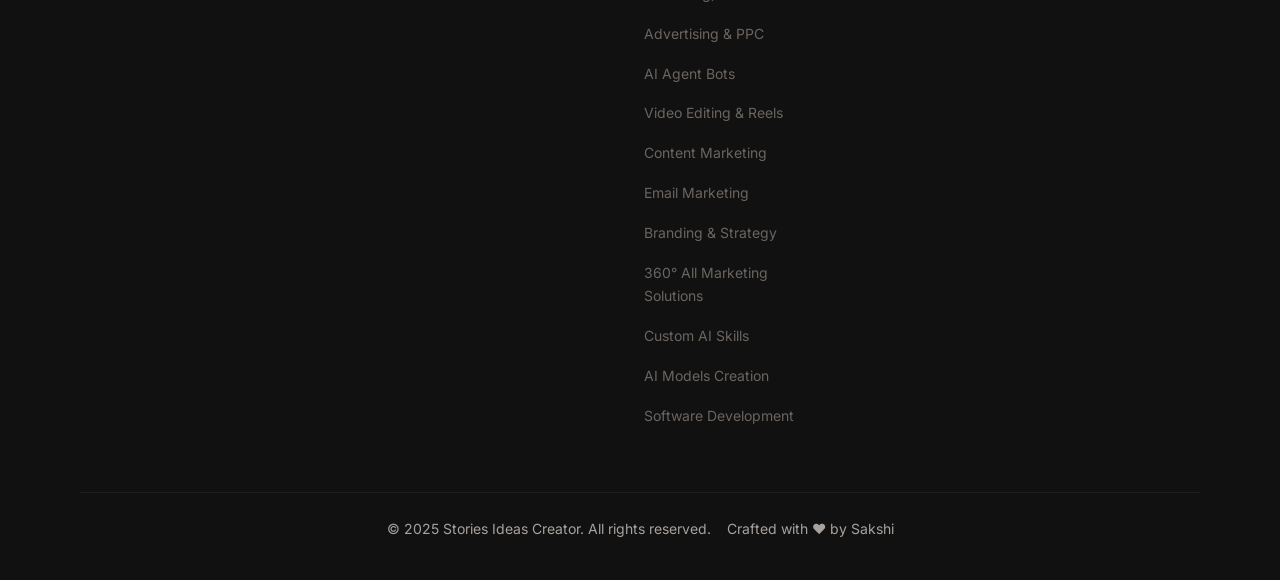
==== commit dbe6e7ec: "Add all 6 encoded icons to footer" ====
--- a/about.html
+++ b/about.html
@@ -321,15 +321,27 @@
           </a>
           <p class="footer-description">Professional graphic design and web development agency helping businesses create impactful digital experiences since 2012.</p>
           <div class="footer-social">
+            <!-- Instagram 1 -->
             <a href="javascript:void(0)" data-secure-link="aHR0cHM6Ly93d3cuaW5zdGFncmFtLmNvbS9fc3Rvcmllc19pZGVhc19jcmVhdG9yLw==" target="_blank" rel="noopener noreferrer" aria-label="Instagram">
               <svg width="18" height="18" viewBox="0 0 24 24" fill="none" stroke="currentColor" stroke-width="2"><rect x="2" y="2" width="20" height="20" rx="5" ry="5"/><path d="M16 11.37A4 4 0 1 1 12.63 8 4 4 0 0 1 16 11.37z"/><line x1="17.5" y1="6.5" x2="17.51" y2="6.5"/></svg>
             </a>
+            <!-- Instagram 2 -->
+            <a href="javascript:void(0)" data-secure-link="aHR0cHM6Ly93d3cuaW5zdGFncmFtLmNvbS91bmljb3JuLjg5NTQ3Njgv" target="_blank" rel="noopener noreferrer" aria-label="Instagram 2">
+              <svg width="18" height="18" viewBox="0 0 24 24" fill="none" stroke="currentColor" stroke-width="2"><rect x="2" y="2" width="20" height="20" rx="5" ry="5"/><path d="M16 11.37A4 4 0 1 1 12.63 8 4 4 0 0 1 16 11.37z"/><line x1="17.5" y1="6.5" x2="17.51" y2="6.5"/></svg>
+            </a>
+            <!-- Instagram 3 -->
+            <a href="javascript:void(0)" data-secure-link="aHR0cHM6Ly93d3cuaW5zdGFncmFtLmNvbS9jcmVhdGl2ZXN1cHBsaWVzMjAwMS8=" target="_blank" rel="noopener noreferrer" aria-label="Instagram 3">
+              <svg width="18" height="18" viewBox="0 0 24 24" fill="none" stroke="currentColor" stroke-width="2"><rect x="2" y="2" width="20" height="20" rx="5" ry="5"/><path d="M16 11.37A4 4 0 1 1 12.63 8 4 4 0 0 1 16 11.37z"/><line x1="17.5" y1="6.5" x2="17.51" y2="6.5"/></svg>
+            </a>
+            <!-- WhatsApp -->
             <a href="javascript:void(0)" data-secure-link="aHR0cHM6Ly93YS5tZS85MTYyOTA4NzM4NDE=" target="_blank" rel="noopener noreferrer" aria-label="WhatsApp">
               <svg width="18" height="18" viewBox="0 0 24 24" fill="currentColor"><path d="M17.472 14.382c-.297-.149-1.758-.867-2.03-.967-.273-.099-.471-.148-.67.15-.197.297-.767.966-.94 1.164-.173.199-.347.223-.644.075-.297-.15-1.255-.463-2.39-1.475-.883-.788-1.48-1.761-1.653-2.059-.173-.297-.018-.458.13-.606.134-.133.298-.347.446-.52.149-.174.198-.298.298-.497.099-.198.05-.371-.025-.52-.075-.149-.669-1.612-.916-2.207-.242-.579-.487-.5-.669-.51-.173-.008-.371-.01-.57-.01-.198 0-.52.074-.792.372-.272.297-1.04 1.016-1.04 2.479 0 1.462 1.065 2.875 1.213 3.074.149.198 2.096 3.2 5.077 4.487.709.306 1.262.489 1.694.625.712.227 1.36.195 1.871.118.571-.085 1.758-.719 2.006-1.413.248-.694.248-1.289.173-1.413-.074-.124-.272-.198-.57-.347m-5.421 7.403h-.004a9.87 9.87 0 01-5.031-1.378l-.361-.214-3.741.982.998-3.648-.235-.374a9.86 9.86 0 01-1.51-5.26c.001-5.45 4.436-9.884 9.888-9.884 2.64 0 5.122 1.03 6.988 2.898a9.825 9.825 0 012.893 6.994c-.003 5.45-4.437 9.884-9.885 9.884m8.413-18.297A11.815 11.815 0 0012.05 0C5.495 0 .16 5.335.157 11.892c0 2.096.547 4.142 1.588 5.945L.057 24l6.305-1.654a11.882 11.882 0 005.683 1.448h.005c6.554 0 11.89-5.335 11.893-11.893a11.821 11.821 0 00-3.48-8.413z"/></svg>
             </a>
+            <!-- Email -->
             <a href="javascript:void(0)" data-secure-link="bWFpbHRvOmhlbGxvY3JlYXRpdmVkZXNpZ25lcjA4QGdtYWlsLmNvbQ==" aria-label="Email">
               <svg width="18" height="18" viewBox="0 0 24 24" fill="none" stroke="currentColor" stroke-width="2" stroke-linecap="round" stroke-linejoin="round"><path d="M4 4h16c1.1 0 2 .9 2 2v12c0 1.1-.9 2-2 2H4c-1.1 0-2-.9-2-2V6c0-1.1.9-2 2-2z"/><polyline points="22,6 12,13 2,6"/></svg>
             </a>
+            <!-- LinkedIn -->
             <a href="javascript:void(0)" data-secure-link="aHR0cHM6Ly93d3cubGlua2VkaW4uY29tL2luL3Nha3NoaWpvc2hpMDEv" target="_blank" rel="noopener noreferrer" aria-label="LinkedIn">
               <svg width="18" height="18" viewBox="0 0 24 24" fill="none" stroke="currentColor" stroke-width="2" stroke-linecap="round" stroke-linejoin="round"><path d="M16 8a6 6 0 0 1 6 6v7h-4v-7a2 2 0 0 0-2-2 2 2 0 0 0-2 2v7h-4v-7a6 6 0 0 1 6-6z"/><rect x="2" y="9" width="4" height="12"/><circle cx="4" cy="4" r="2"/></svg>
             </a>
--- a/css/style.min.css
+++ b/css/style.min.css
@@ -952,10 +952,7 @@
   margin-bottom: var(--space-md);
 }
 
-.footer-social {
-  display: flex;
-  gap: var(--space-sm);
-}
+.footer-social{display:flex;flex-wrap:wrap;gap:var(--space-sm)}
 
 .footer-social a {
   width: 40px;
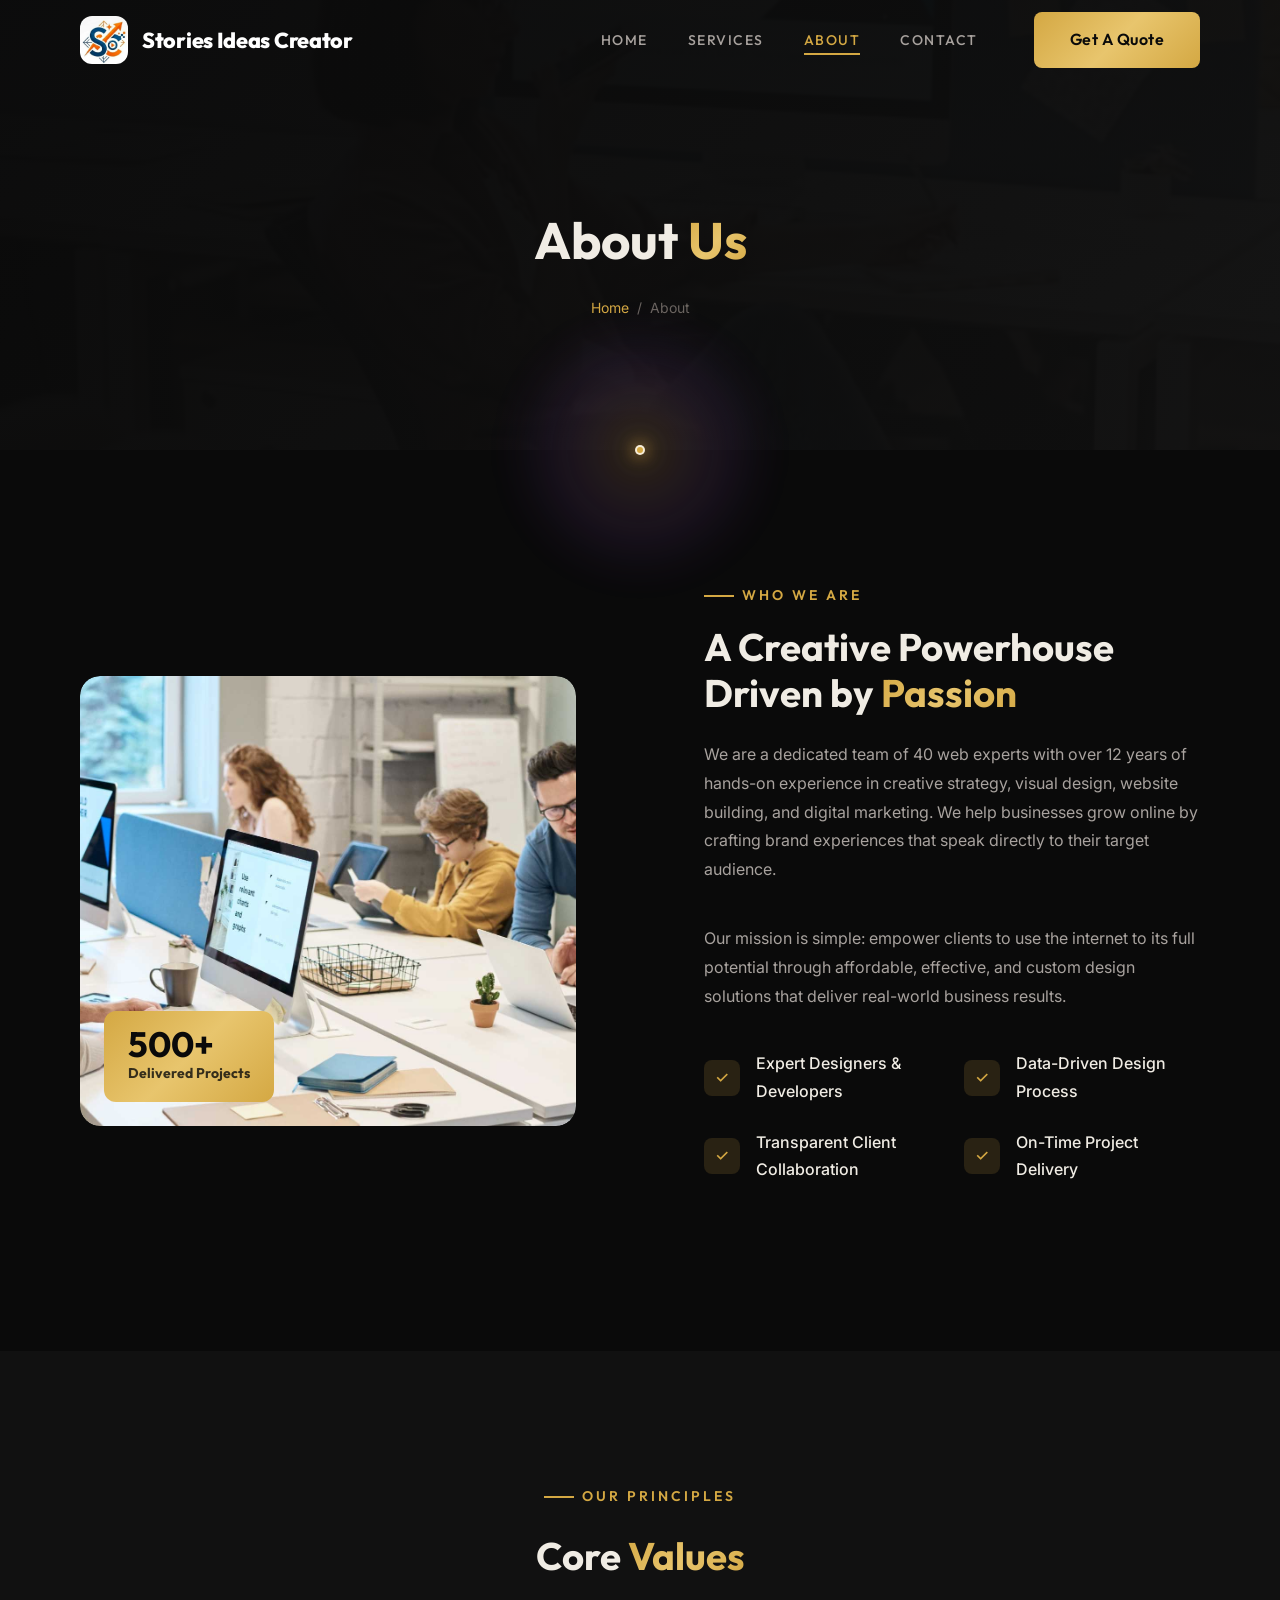
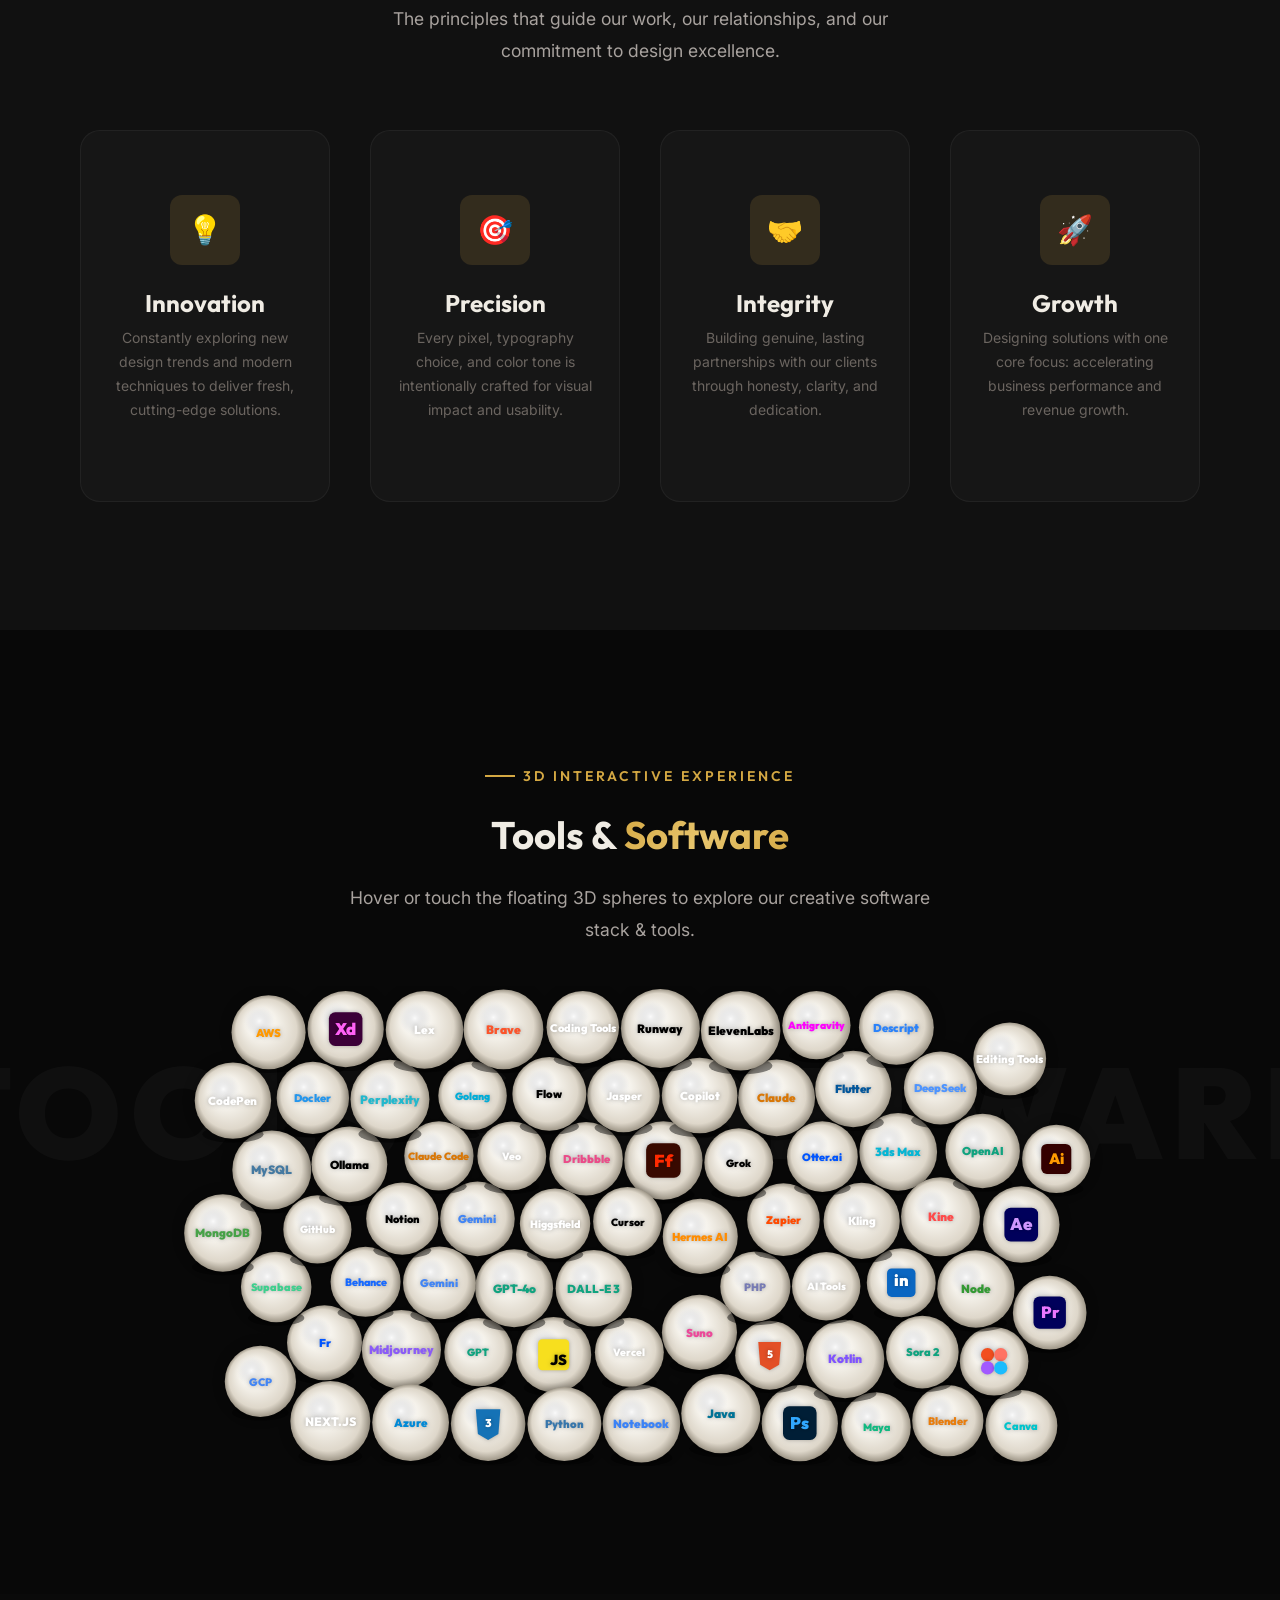
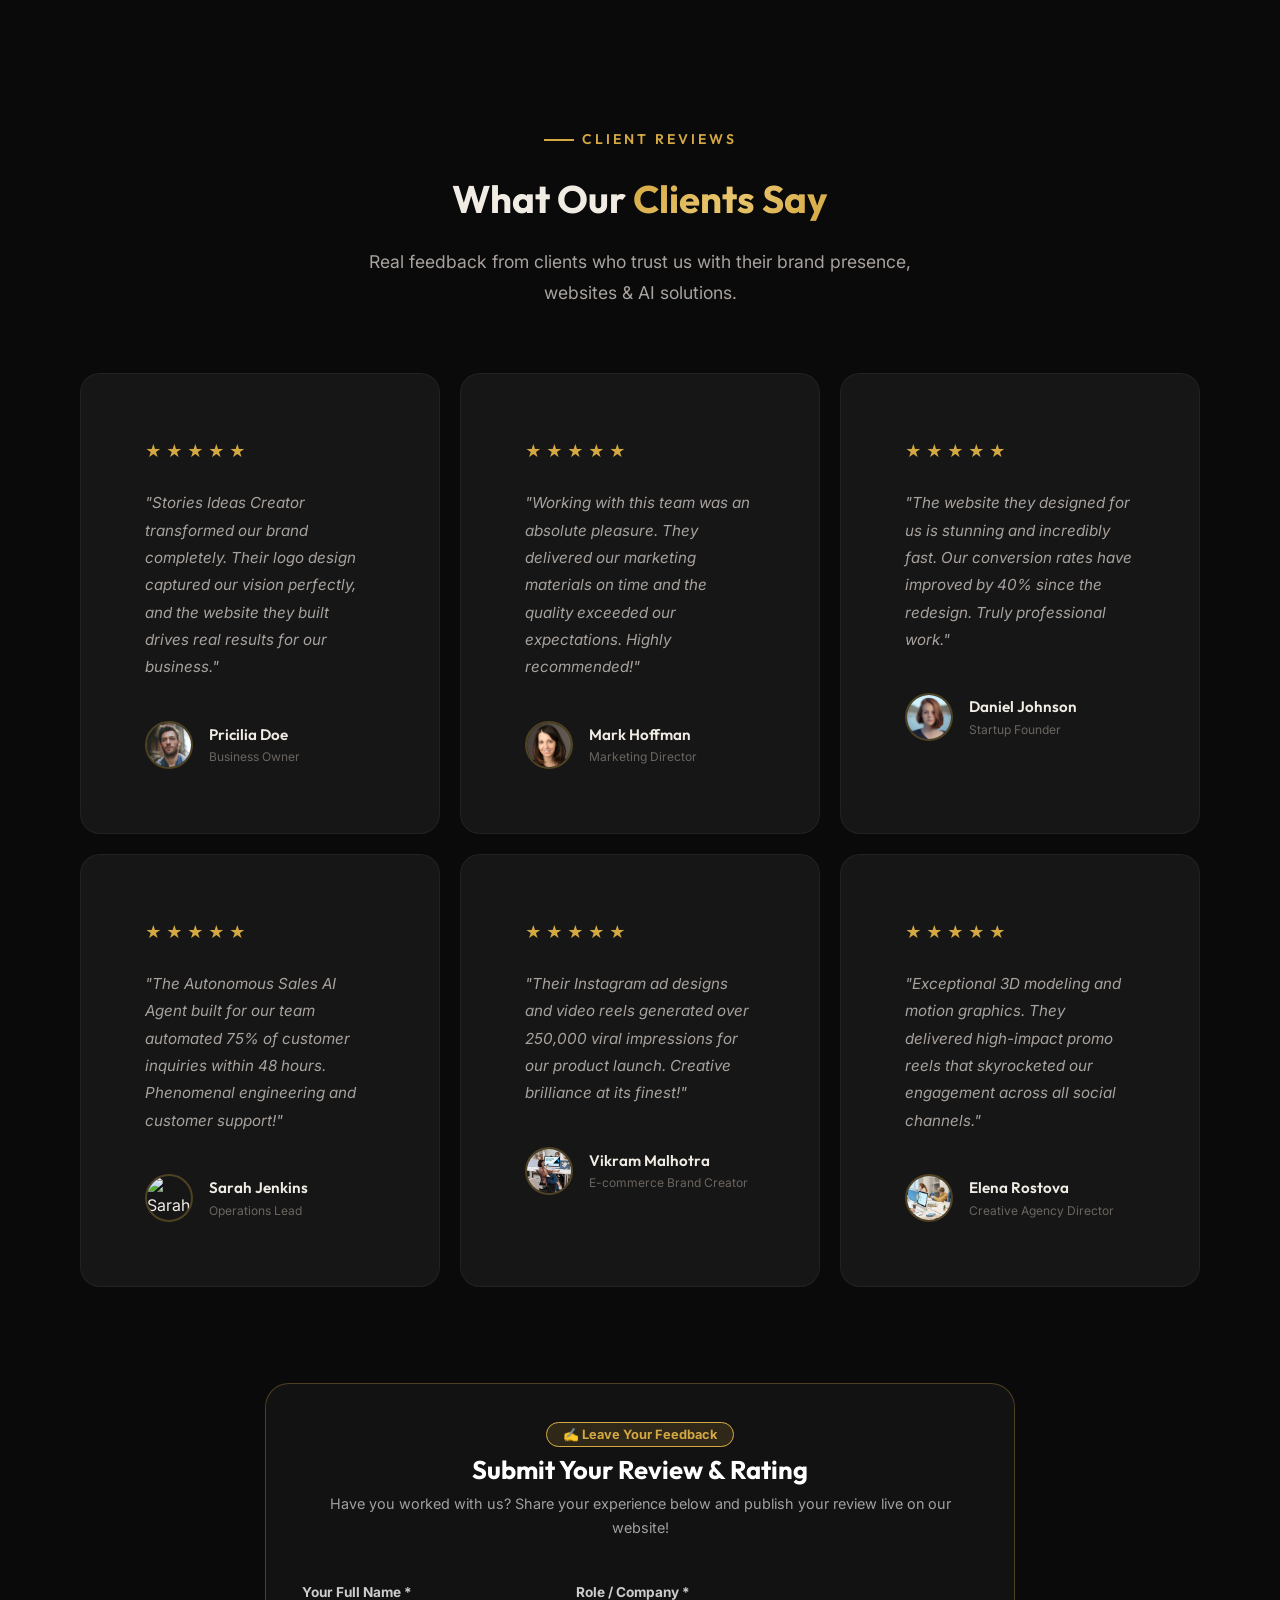
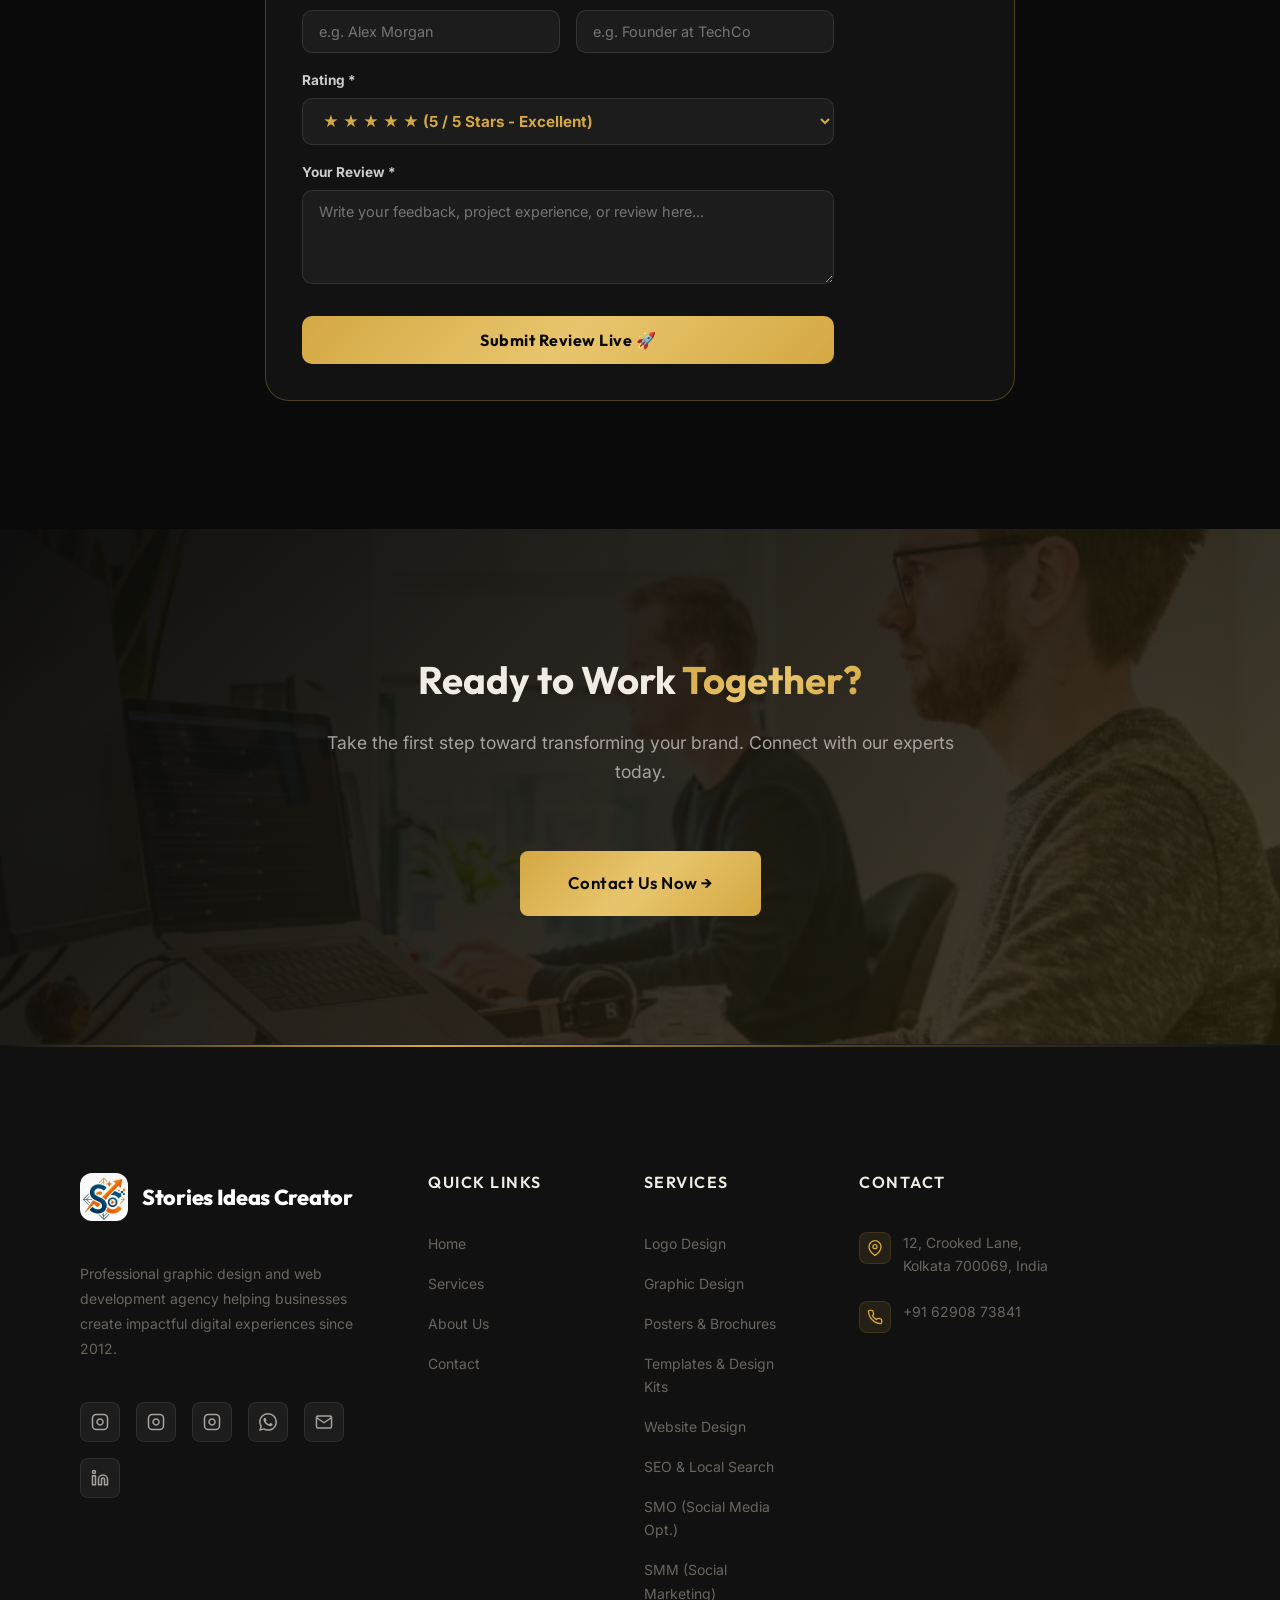
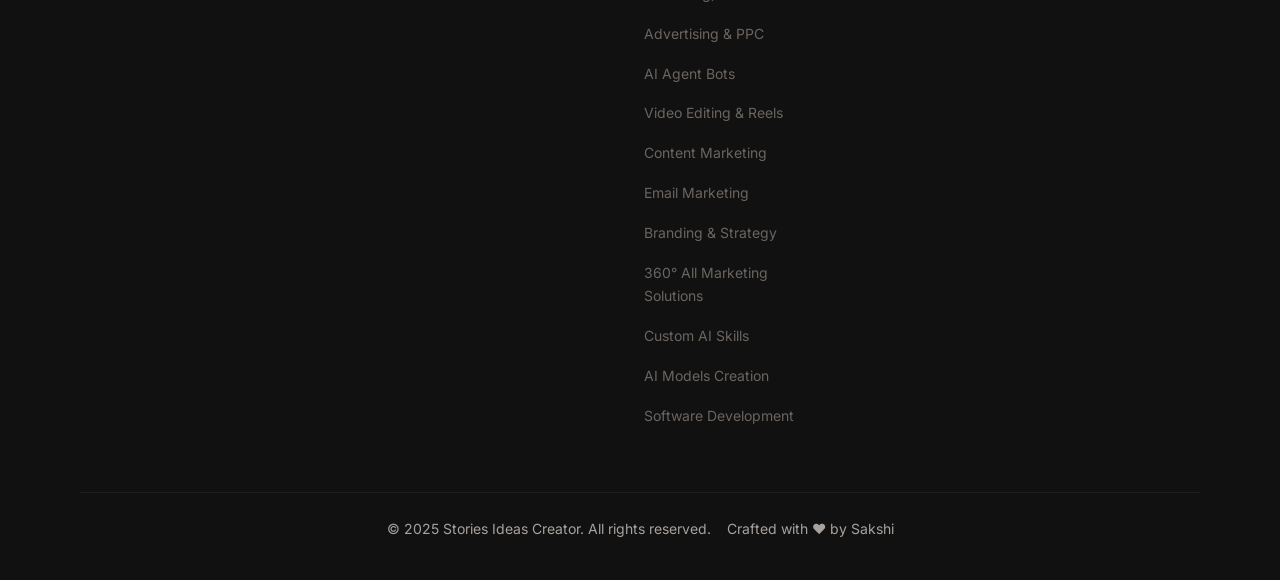
==== commit ff00cb09: "Add tooltip titles to icons so users know which Instagram is which" ====
--- a/about.html
+++ b/about.html
@@ -322,15 +322,15 @@
           <p class="footer-description">Professional graphic design and web development agency helping businesses create impactful digital experiences since 2012.</p>
           <div class="footer-social">
             <!-- Instagram 1 -->
-            <a href="javascript:void(0)" data-secure-link="aHR0cHM6Ly93d3cuaW5zdGFncmFtLmNvbS9fc3Rvcmllc19pZGVhc19jcmVhdG9yLw==" target="_blank" rel="noopener noreferrer" aria-label="Instagram">
+            <a href="javascript:void(0)" data-secure-link="aHR0cHM6Ly93d3cuaW5zdGFncmFtLmNvbS9fc3Rvcmllc19pZGVhc19jcmVhdG9yLw==" target="_blank" rel="noopener noreferrer" aria-label="Instagram" title="@_stories_ideas_creator">
               <svg width="18" height="18" viewBox="0 0 24 24" fill="none" stroke="currentColor" stroke-width="2"><rect x="2" y="2" width="20" height="20" rx="5" ry="5"/><path d="M16 11.37A4 4 0 1 1 12.63 8 4 4 0 0 1 16 11.37z"/><line x1="17.5" y1="6.5" x2="17.51" y2="6.5"/></svg>
             </a>
             <!-- Instagram 2 -->
-            <a href="javascript:void(0)" data-secure-link="aHR0cHM6Ly93d3cuaW5zdGFncmFtLmNvbS91bmljb3JuLjg5NTQ3Njgv" target="_blank" rel="noopener noreferrer" aria-label="Instagram 2">
+            <a href="javascript:void(0)" data-secure-link="aHR0cHM6Ly93d3cuaW5zdGFncmFtLmNvbS91bmljb3JuLjg5NTQ3Njgv" target="_blank" rel="noopener noreferrer" aria-label="Instagram 2" title="@unicorn.8954768">
               <svg width="18" height="18" viewBox="0 0 24 24" fill="none" stroke="currentColor" stroke-width="2"><rect x="2" y="2" width="20" height="20" rx="5" ry="5"/><path d="M16 11.37A4 4 0 1 1 12.63 8 4 4 0 0 1 16 11.37z"/><line x1="17.5" y1="6.5" x2="17.51" y2="6.5"/></svg>
             </a>
             <!-- Instagram 3 -->
-            <a href="javascript:void(0)" data-secure-link="aHR0cHM6Ly93d3cuaW5zdGFncmFtLmNvbS9jcmVhdGl2ZXN1cHBsaWVzMjAwMS8=" target="_blank" rel="noopener noreferrer" aria-label="Instagram 3">
+            <a href="javascript:void(0)" data-secure-link="aHR0cHM6Ly93d3cuaW5zdGFncmFtLmNvbS9jcmVhdGl2ZXN1cHBsaWVzMjAwMS8=" target="_blank" rel="noopener noreferrer" aria-label="Instagram 3" title="@creativesupplies2001">
               <svg width="18" height="18" viewBox="0 0 24 24" fill="none" stroke="currentColor" stroke-width="2"><rect x="2" y="2" width="20" height="20" rx="5" ry="5"/><path d="M16 11.37A4 4 0 1 1 12.63 8 4 4 0 0 1 16 11.37z"/><line x1="17.5" y1="6.5" x2="17.51" y2="6.5"/></svg>
             </a>
             <!-- WhatsApp -->
@@ -342,7 +342,7 @@
               <svg width="18" height="18" viewBox="0 0 24 24" fill="none" stroke="currentColor" stroke-width="2" stroke-linecap="round" stroke-linejoin="round"><path d="M4 4h16c1.1 0 2 .9 2 2v12c0 1.1-.9 2-2 2H4c-1.1 0-2-.9-2-2V6c0-1.1.9-2 2-2z"/><polyline points="22,6 12,13 2,6"/></svg>
             </a>
             <!-- LinkedIn -->
-            <a href="javascript:void(0)" data-secure-link="aHR0cHM6Ly93d3cubGlua2VkaW4uY29tL2luL3Nha3NoaWpvc2hpMDEv" target="_blank" rel="noopener noreferrer" aria-label="LinkedIn">
+            <a href="javascript:void(0)" data-secure-link="aHR0cHM6Ly93d3cubGlua2VkaW4uY29tL2luL3Nha3NoaWpvc2hpMDEv" target="_blank" rel="noopener noreferrer" aria-label="LinkedIn" title="Sakshi Joshi">
               <svg width="18" height="18" viewBox="0 0 24 24" fill="none" stroke="currentColor" stroke-width="2" stroke-linecap="round" stroke-linejoin="round"><path d="M16 8a6 6 0 0 1 6 6v7h-4v-7a2 2 0 0 0-2-2 2 2 0 0 0-2 2v7h-4v-7a6 6 0 0 1 6-6z"/><rect x="2" y="9" width="4" height="12"/><circle cx="4" cy="4" r="2"/></svg>
             </a>
           </div>
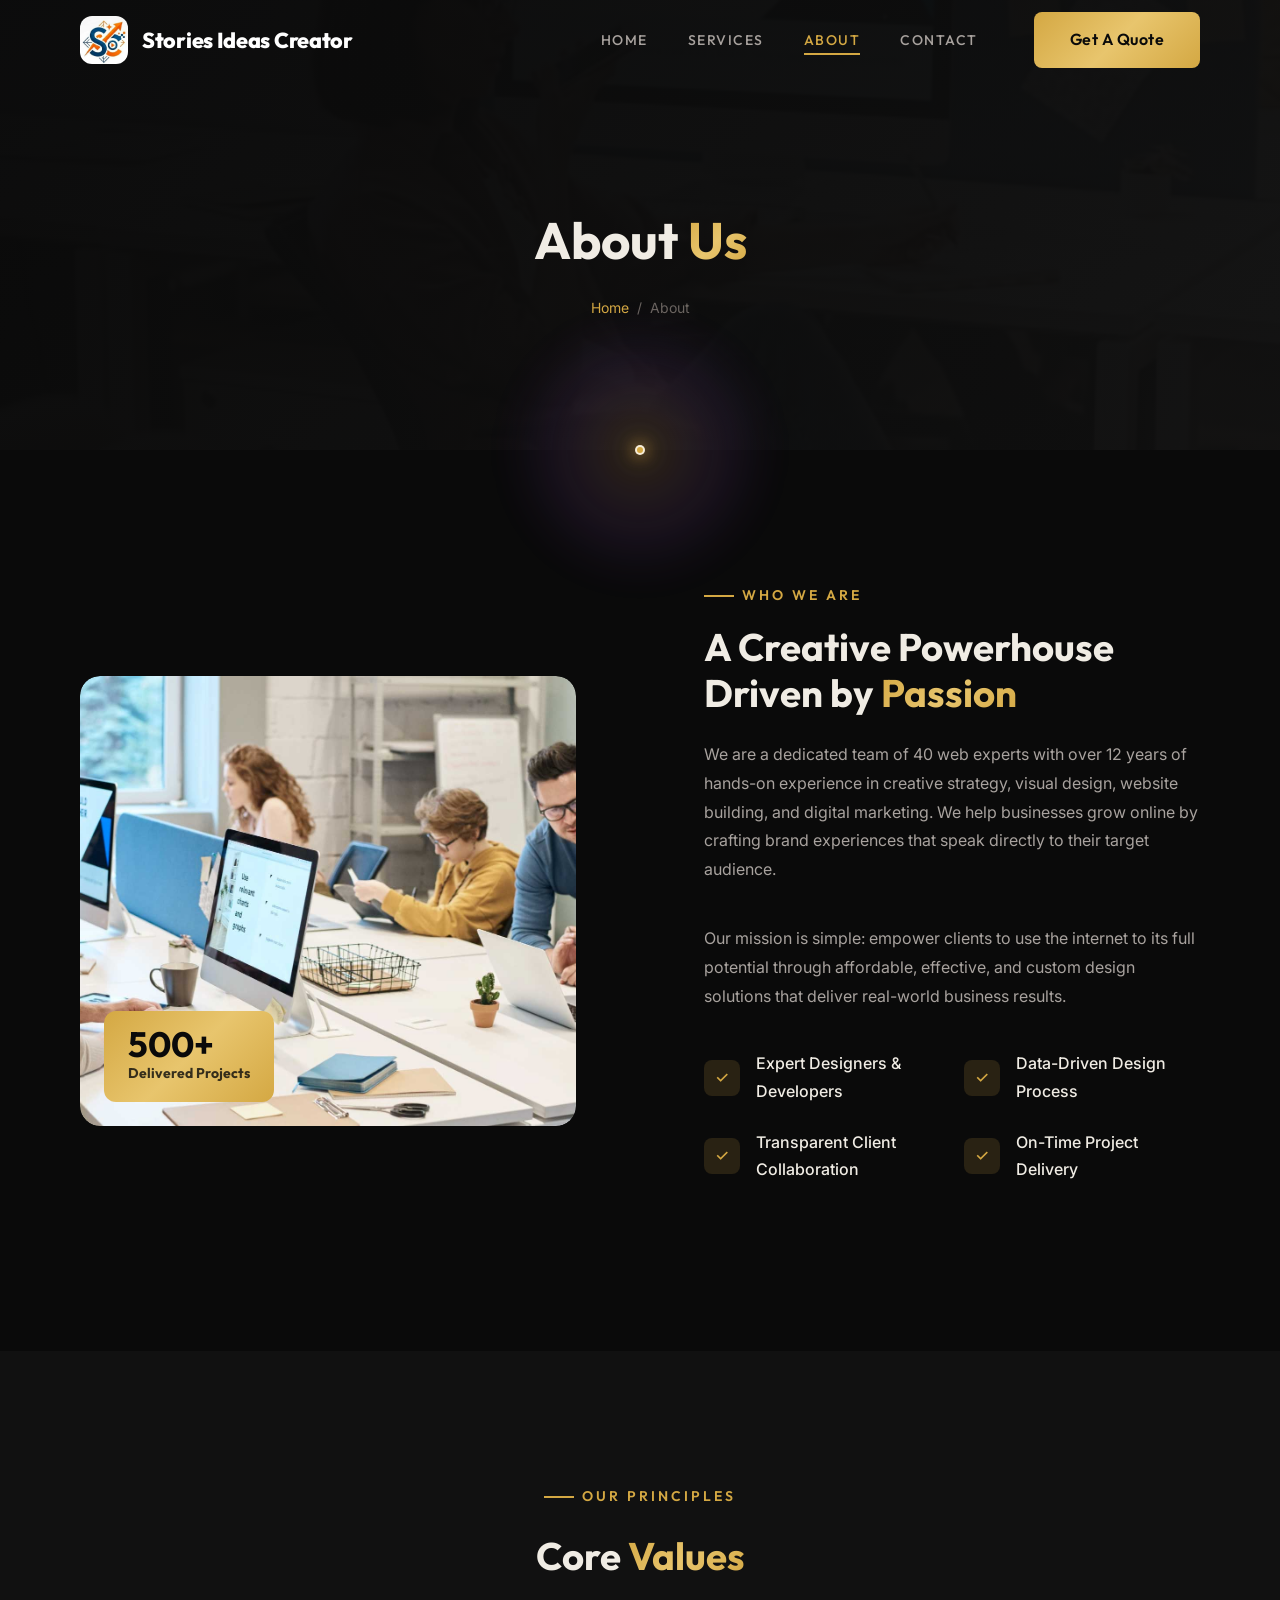
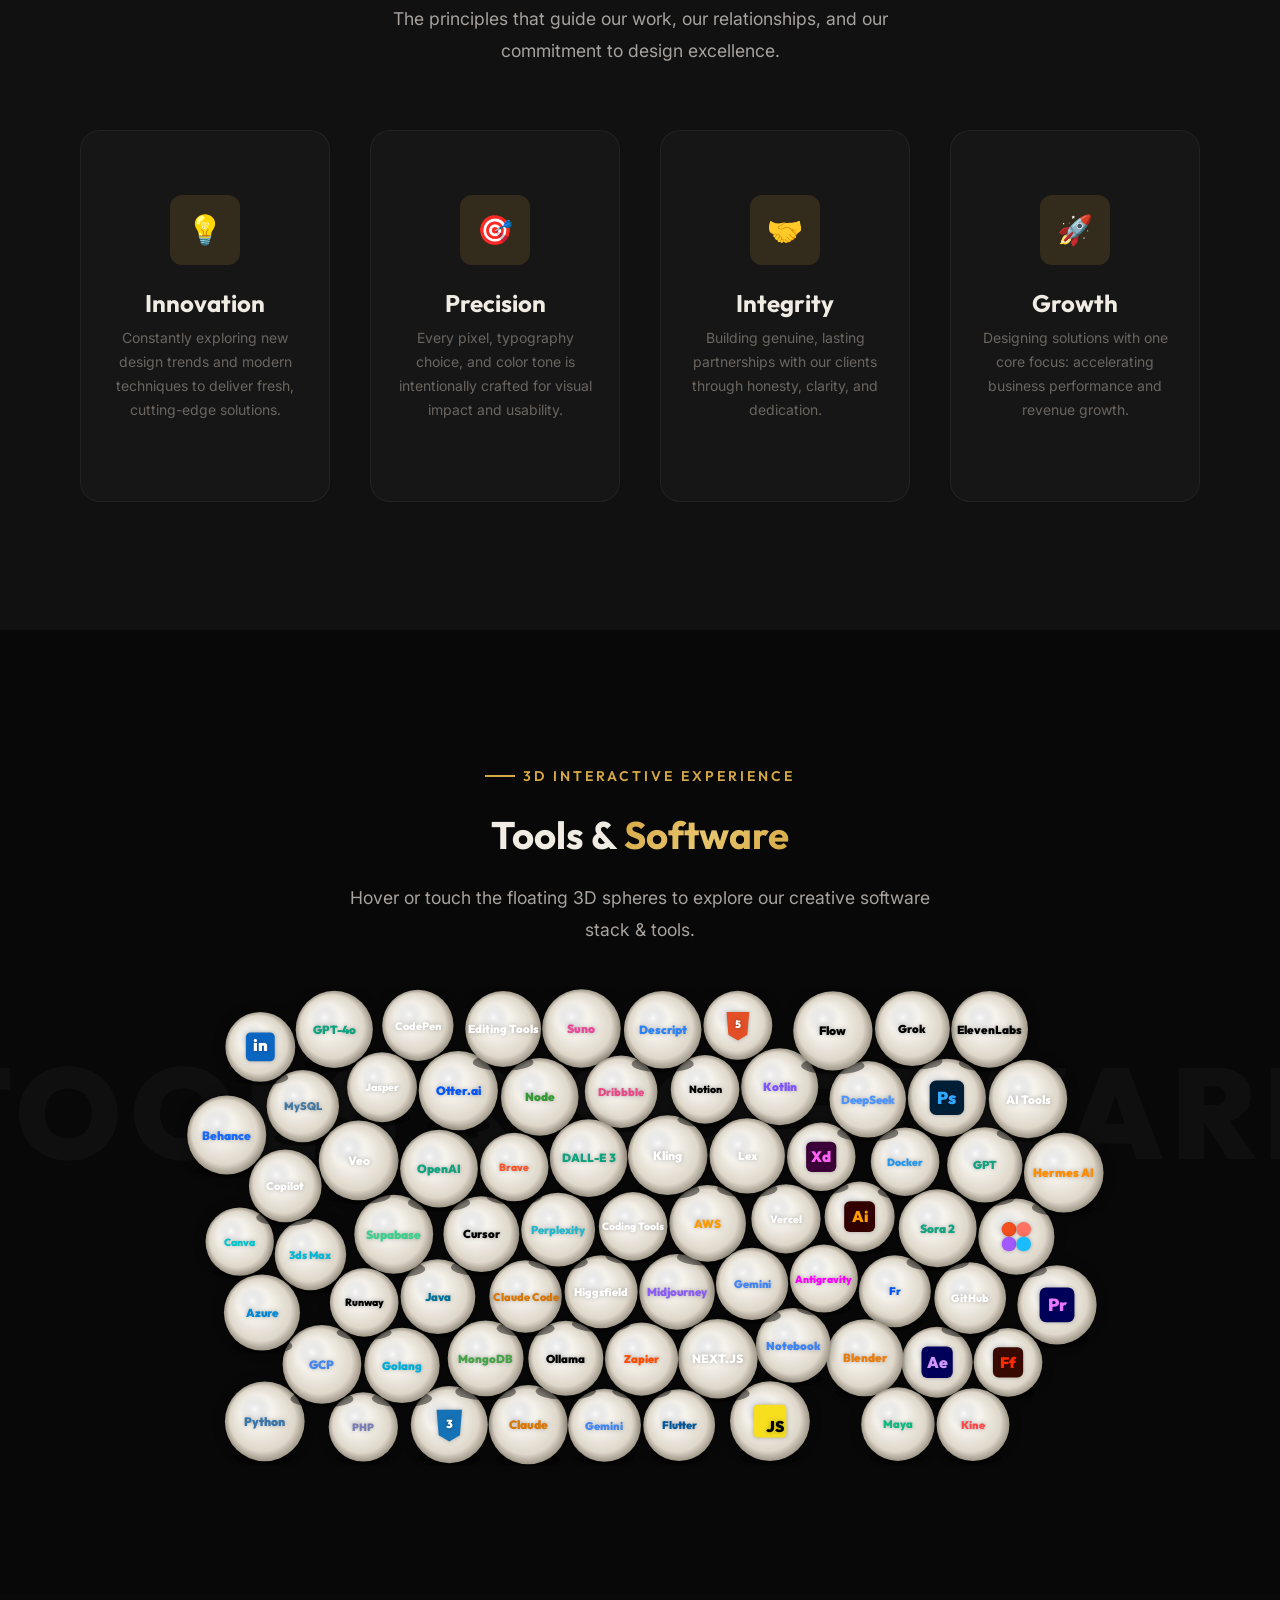
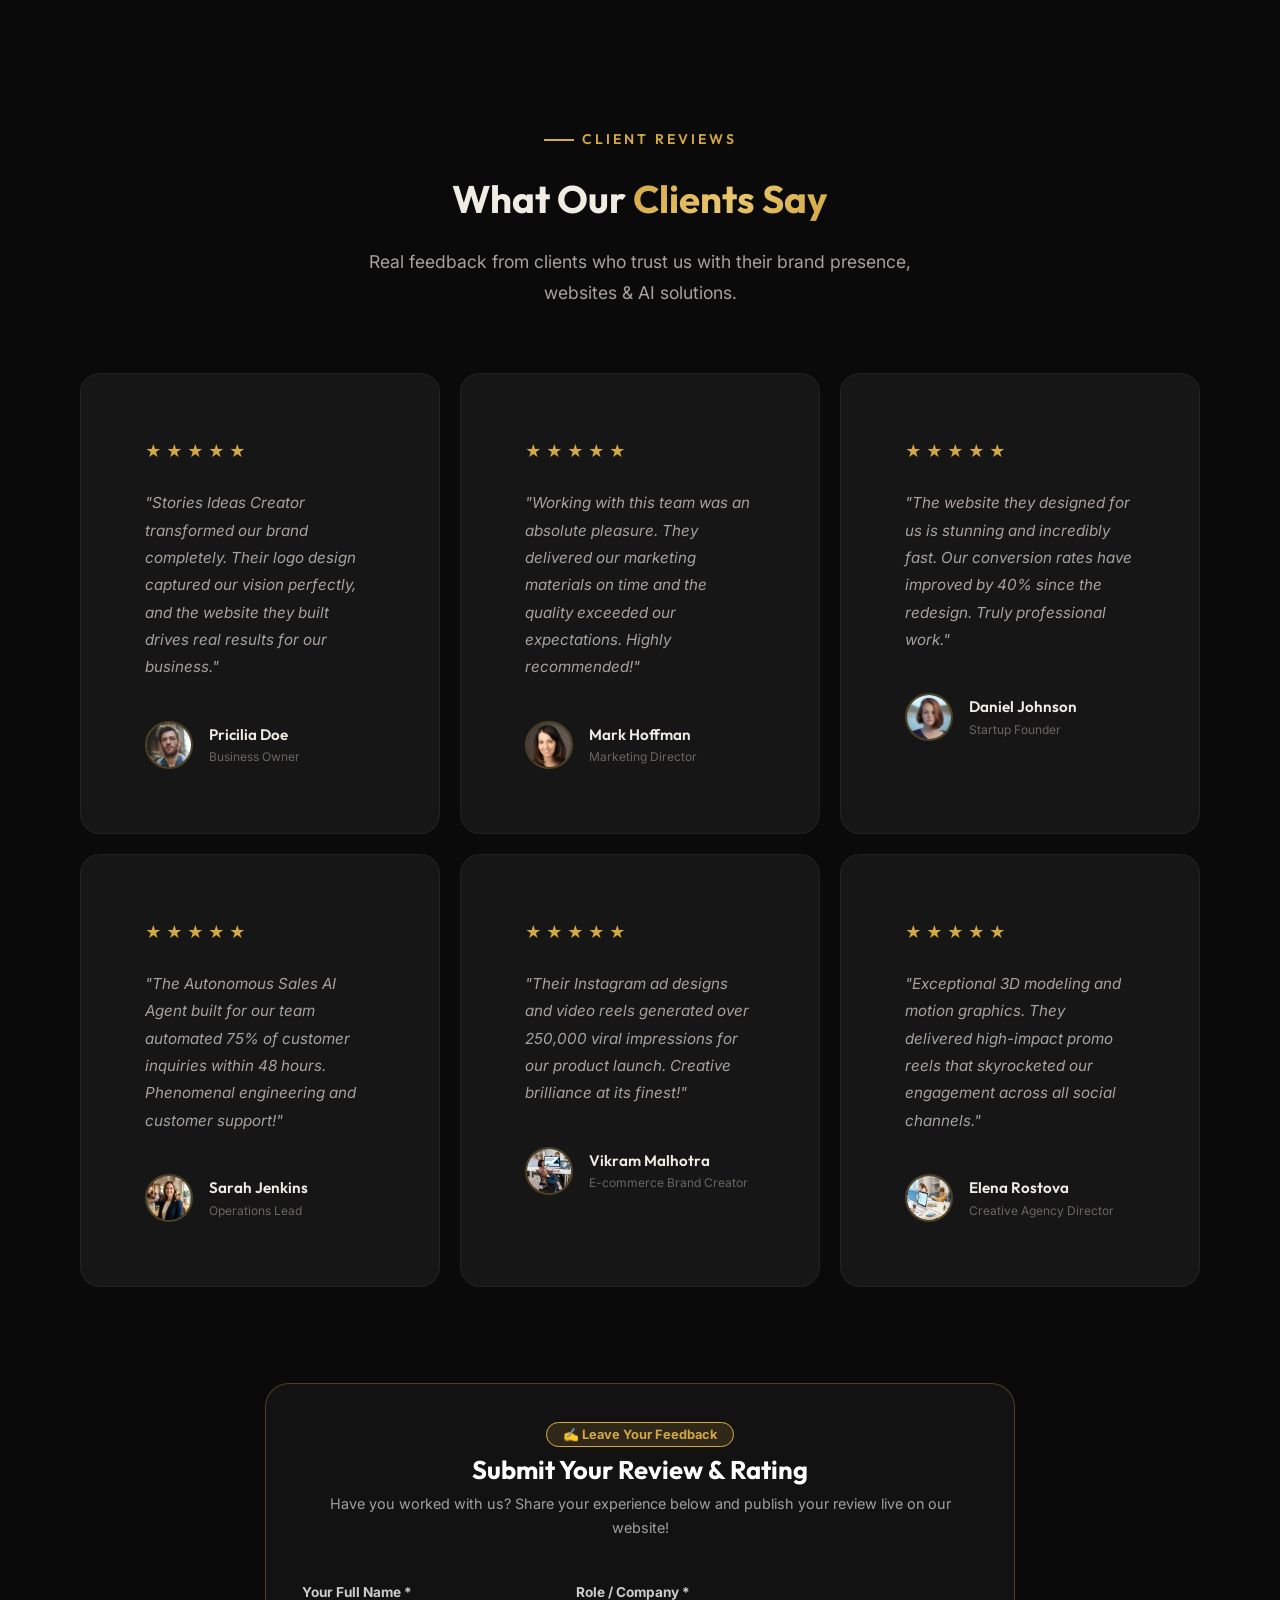
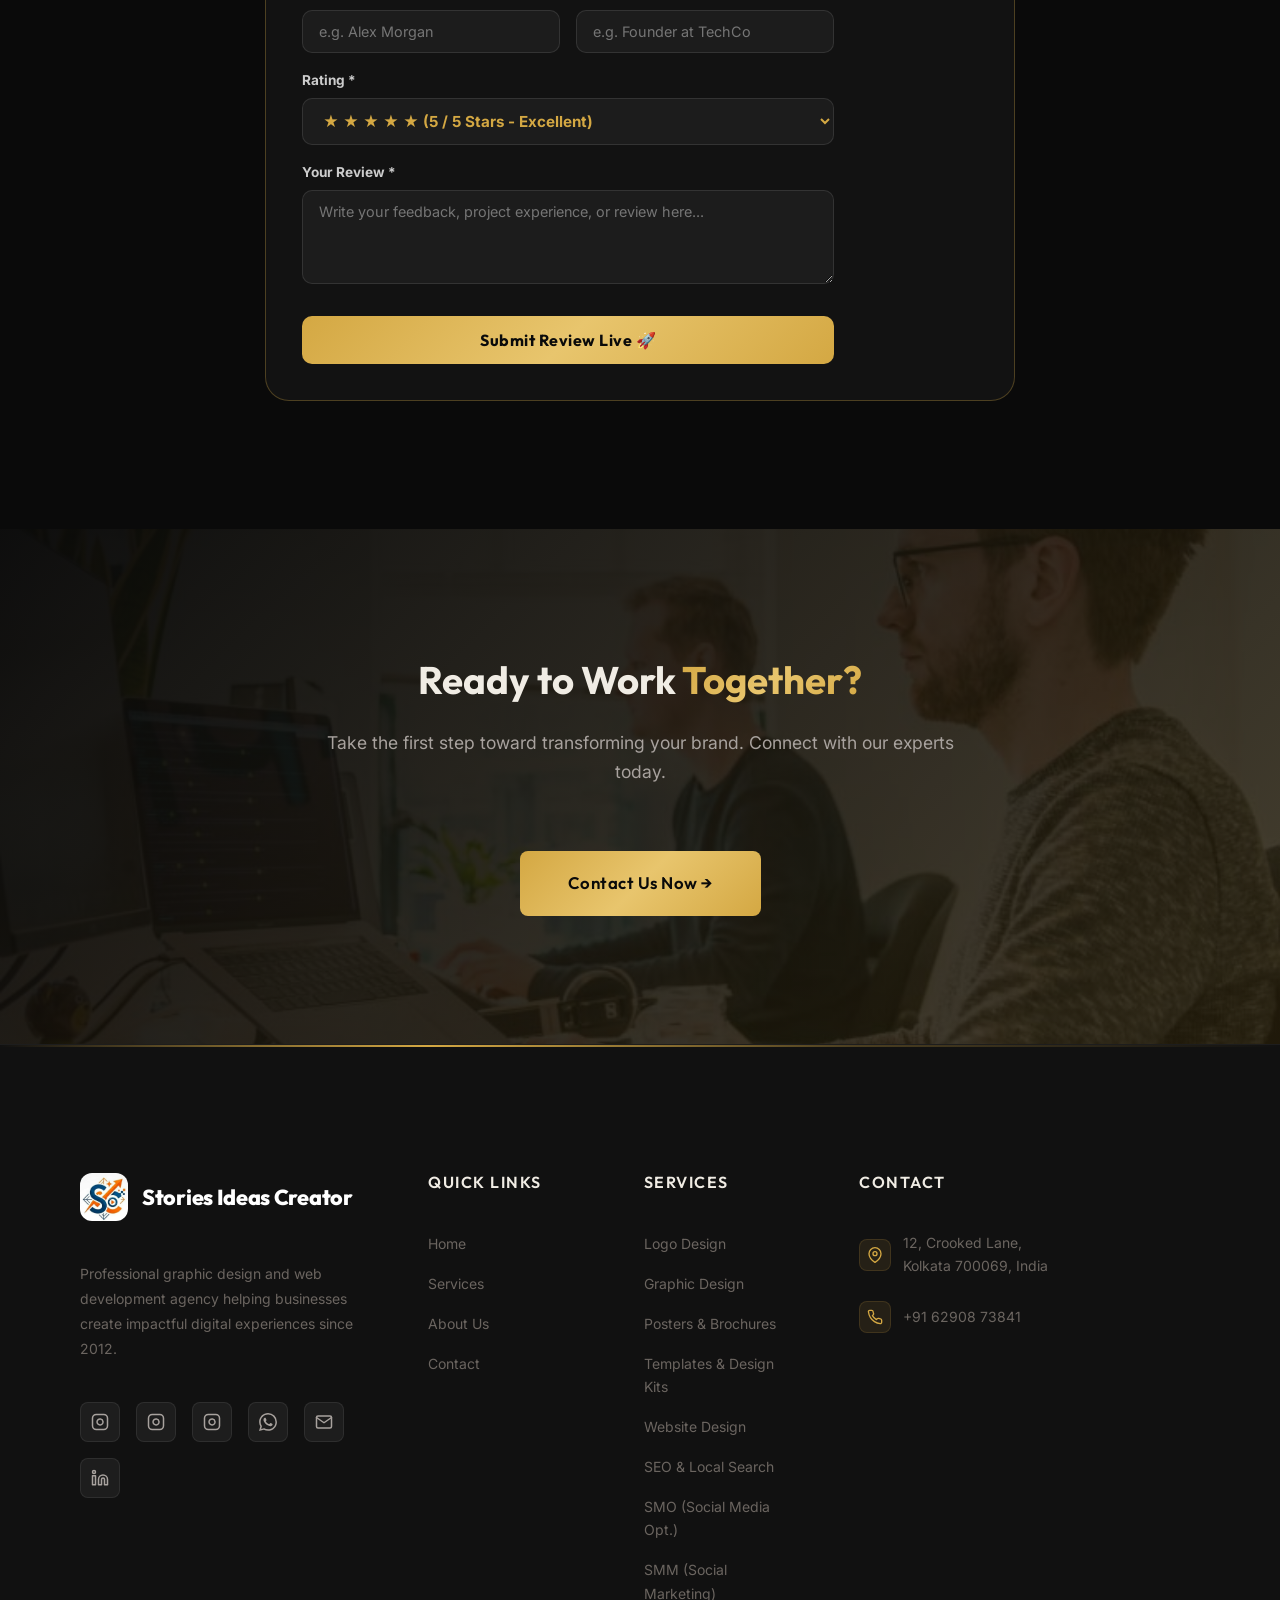
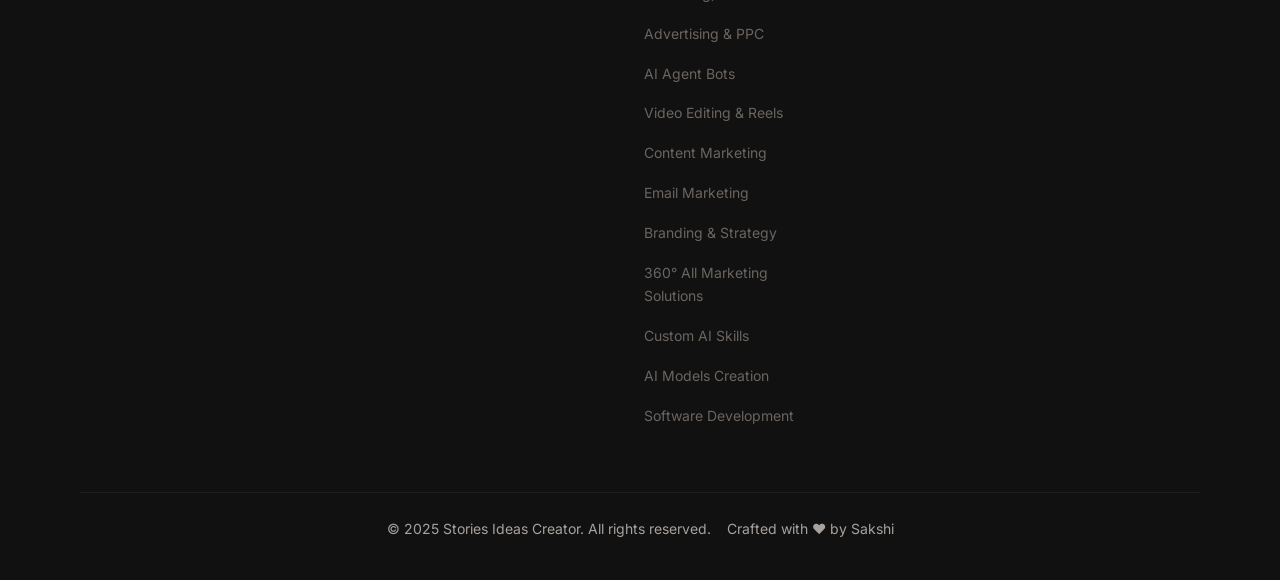
==== commit 436cb504: "Configure GitHub Pages custom domain and SEO metadata" ====
--- a/about.html
+++ b/about.html
@@ -6,12 +6,32 @@
   <title>About Us | Stories Ideas Creator — 12+ Years of Web & Design Excellence</title>
   <meta name="description" content="Learn about Stories Ideas Creator, a premier creative studio. 40+ web experts with over 12 years of experience building impact visual solutions and websites.">
   <meta name="keywords" content="about Stories Ideas Creator, graphic design team, creative agency India, web design experts">
+  <meta name="robots" content="index, follow">
   <link rel="canonical" href="https://storiesideascreator.com/about.html">
+  <link rel="icon" type="image/jpeg" href="assets/images/sc_logo.jpg">
+  <link rel="apple-touch-icon" href="assets/images/sc_logo.jpg">
 
   <meta property="og:type" content="website">
   <meta property="og:title" content="About Us | Stories Ideas Creator">
   <meta property="og:description" content="Discover our mission, team, and story behind our top graphic design and web development agency.">
   <meta property="og:url" content="https://storiesideascreator.com/about.html">
+  <meta property="og:image" content="https://storiesideascreator.com/assets/images/about.jpg">
+
+  <meta name="twitter:card" content="summary_large_image">
+  <meta name="twitter:title" content="About Us | Stories Ideas Creator">
+  <meta name="twitter:description" content="Discover our mission, team, and story behind our top graphic design and web development agency.">
+  <meta name="twitter:image" content="https://storiesideascreator.com/assets/images/about.jpg">
+
+  <script type="application/ld+json">
+  {
+    "@context": "https://schema.org",
+    "@type": "BreadcrumbList",
+    "itemListElement": [
+      { "@type": "ListItem", "position": 1, "name": "Home", "item": "https://storiesideascreator.com/" },
+      { "@type": "ListItem", "position": 2, "name": "About", "item": "https://storiesideascreator.com/about.html" }
+    ]
+  }
+  </script>
 
   <link rel="preconnect" href="https://fonts.googleapis.com">
   <link rel="preconnect" href="https://fonts.gstatic.com" crossorigin>
--- a/css/style.min.css
+++ b/css/style.min.css
@@ -952,7 +952,11 @@
   margin-bottom: var(--space-md);
 }
 
-.footer-social{display:flex;flex-wrap:wrap;gap:var(--space-sm)}
+.footer-social {
+  display: flex;
+  flex-wrap: wrap;
+  gap: var(--space-sm);
+}
 
 .footer-social a {
   width: 40px;
@@ -1004,7 +1008,7 @@
 
 .footer-contact-item {
   display: flex;
-  align-items: flex-start;
+  align-items: center;
   gap: 12px;
   margin-bottom: var(--space-md);
   color: var(--text-muted);
@@ -1043,7 +1047,20 @@
 .footer-contact-item a:hover {
   color: var(--accent) !important;
 }
-.footer-bottom{border-top:1px solid rgba(255,255,255,.05);padding:var(--space-md) 0;display:flex;flex-direction:row;flex-wrap:wrap;gap:16px;align-items:center;justify-content:center;text-align:center;font-size:var(--fs-small);color:var(--text-muted)}
+
+.footer-bottom {
+  border-top: 1px solid rgba(255, 255, 255, 0.05);
+  padding: var(--space-md) 0;
+  display: flex;
+  flex-direction: row;
+  flex-wrap: wrap;
+  gap: 16px;
+  align-items: center;
+  justify-content: center;
+  text-align: center;
+  font-size: var(--fs-small);
+  color: var(--text-muted);
+}
 
 /* ---------- Page Hero (Inner Pages) ---------- */
 .page-hero {
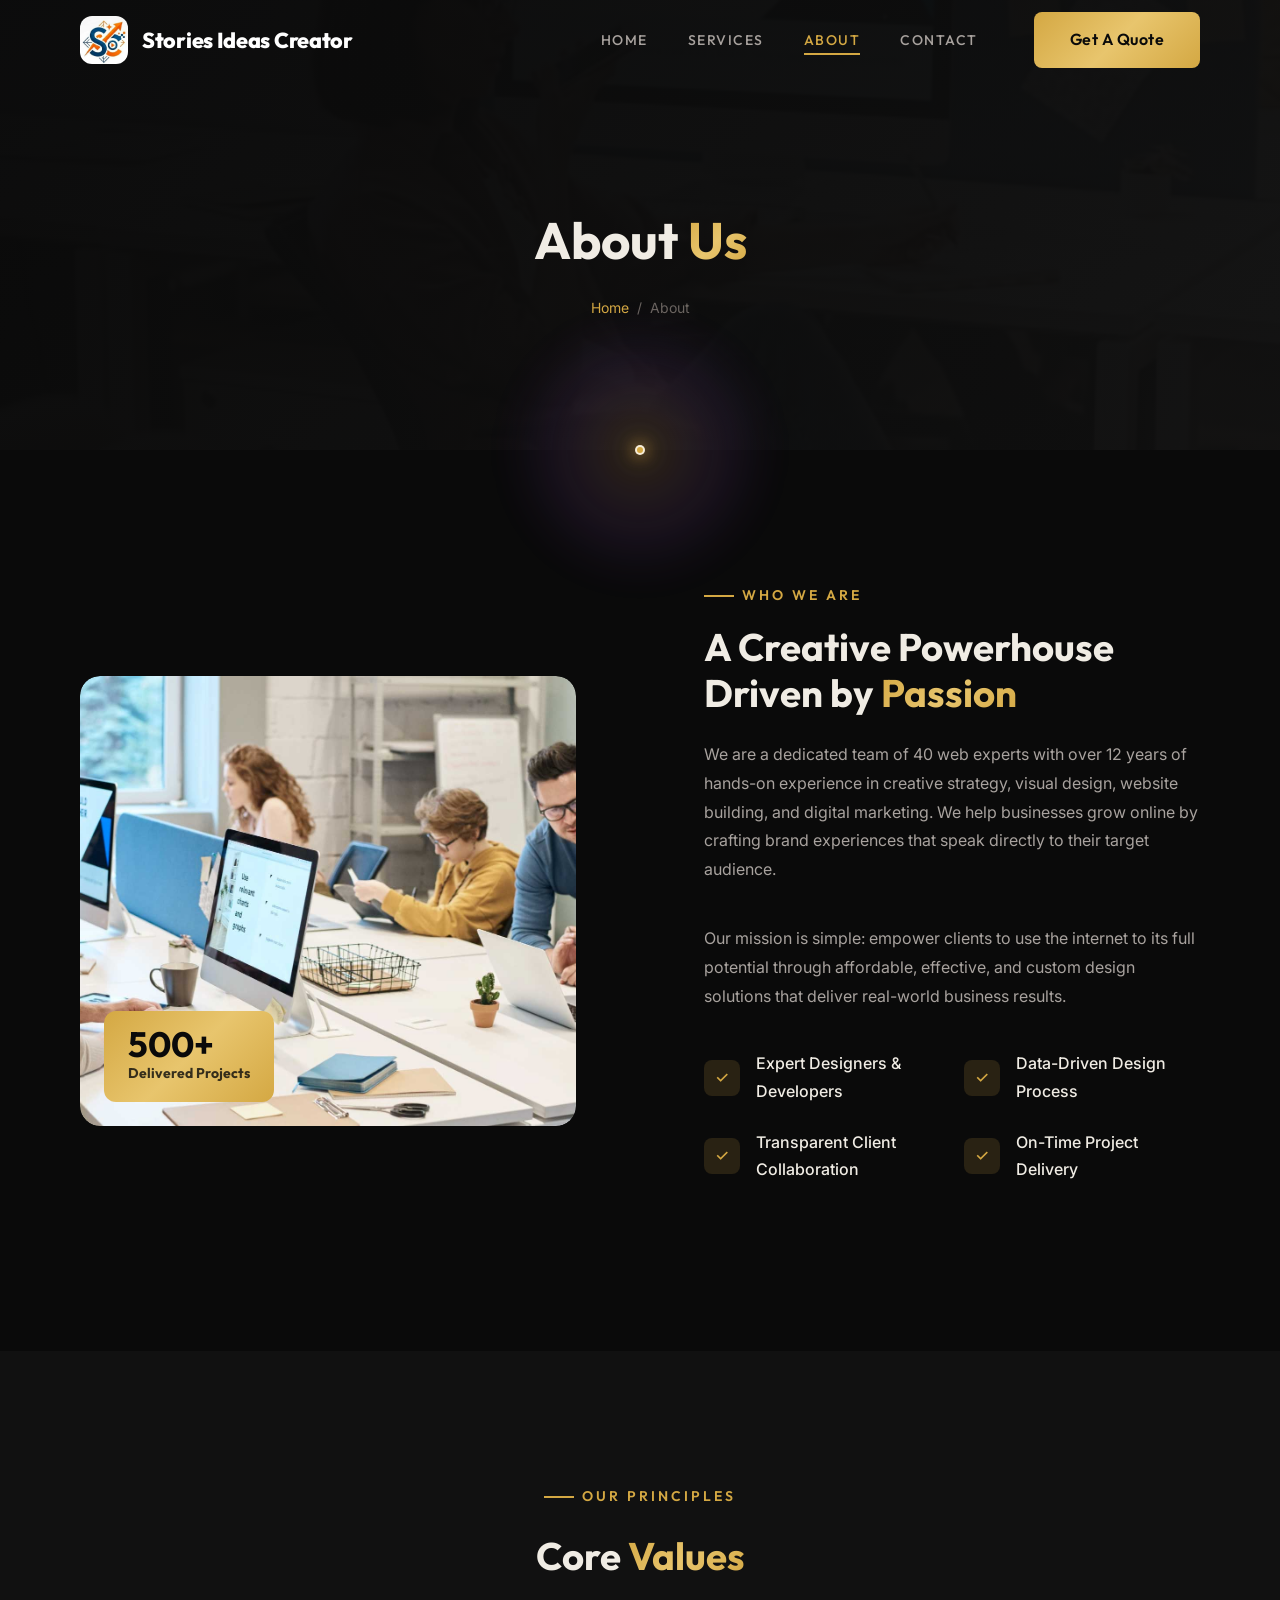
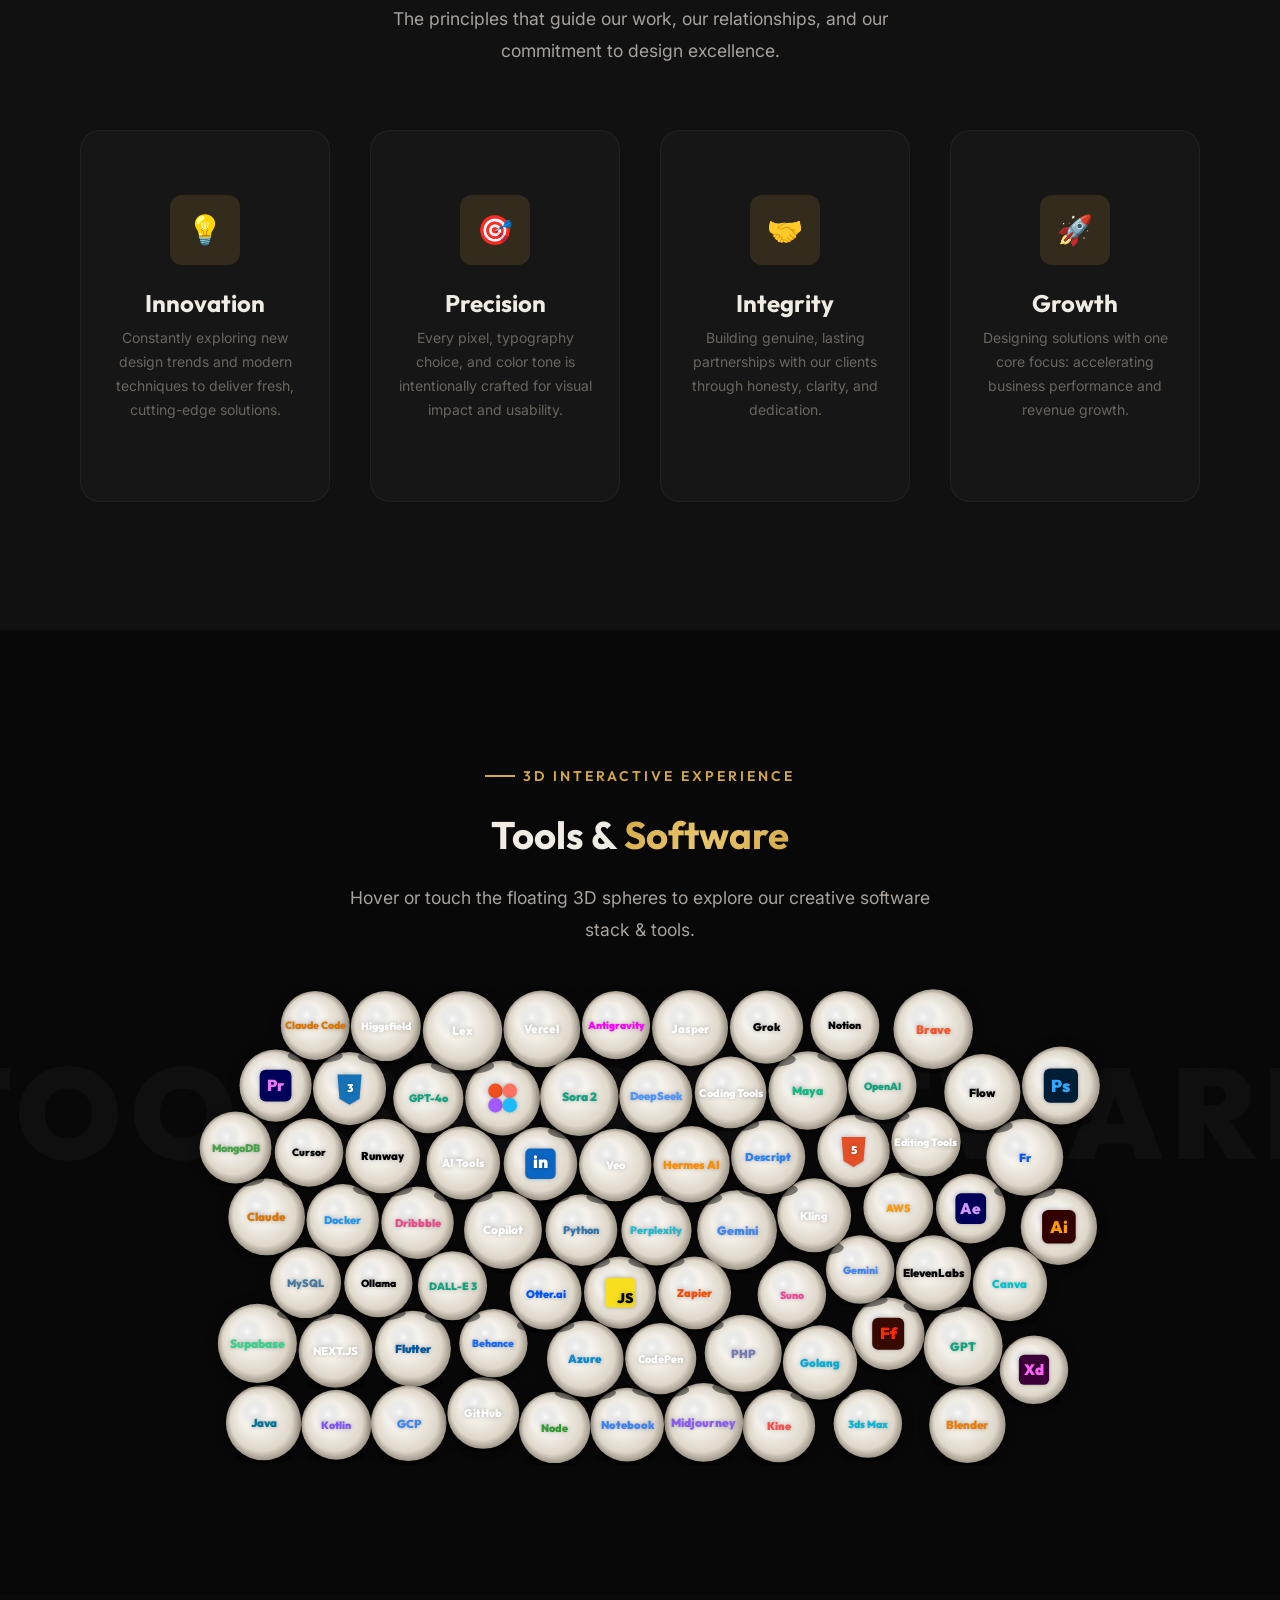
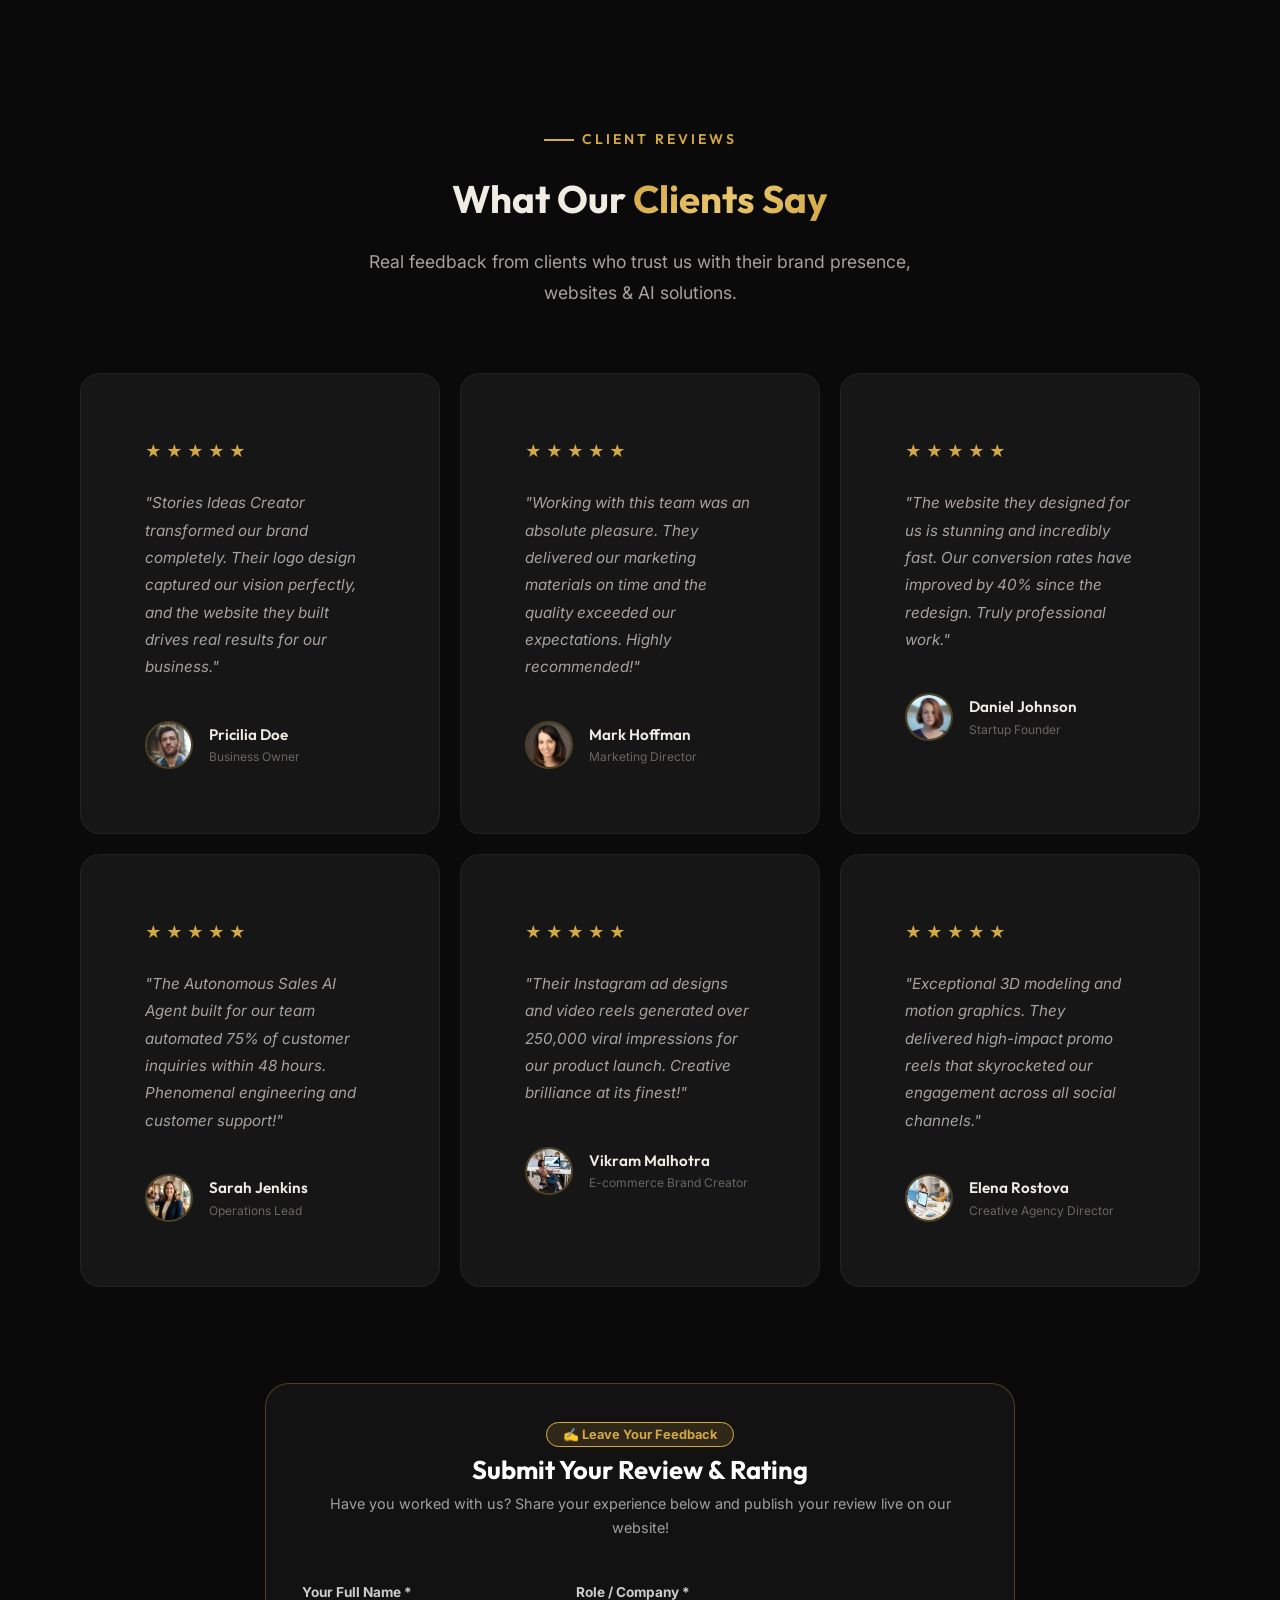
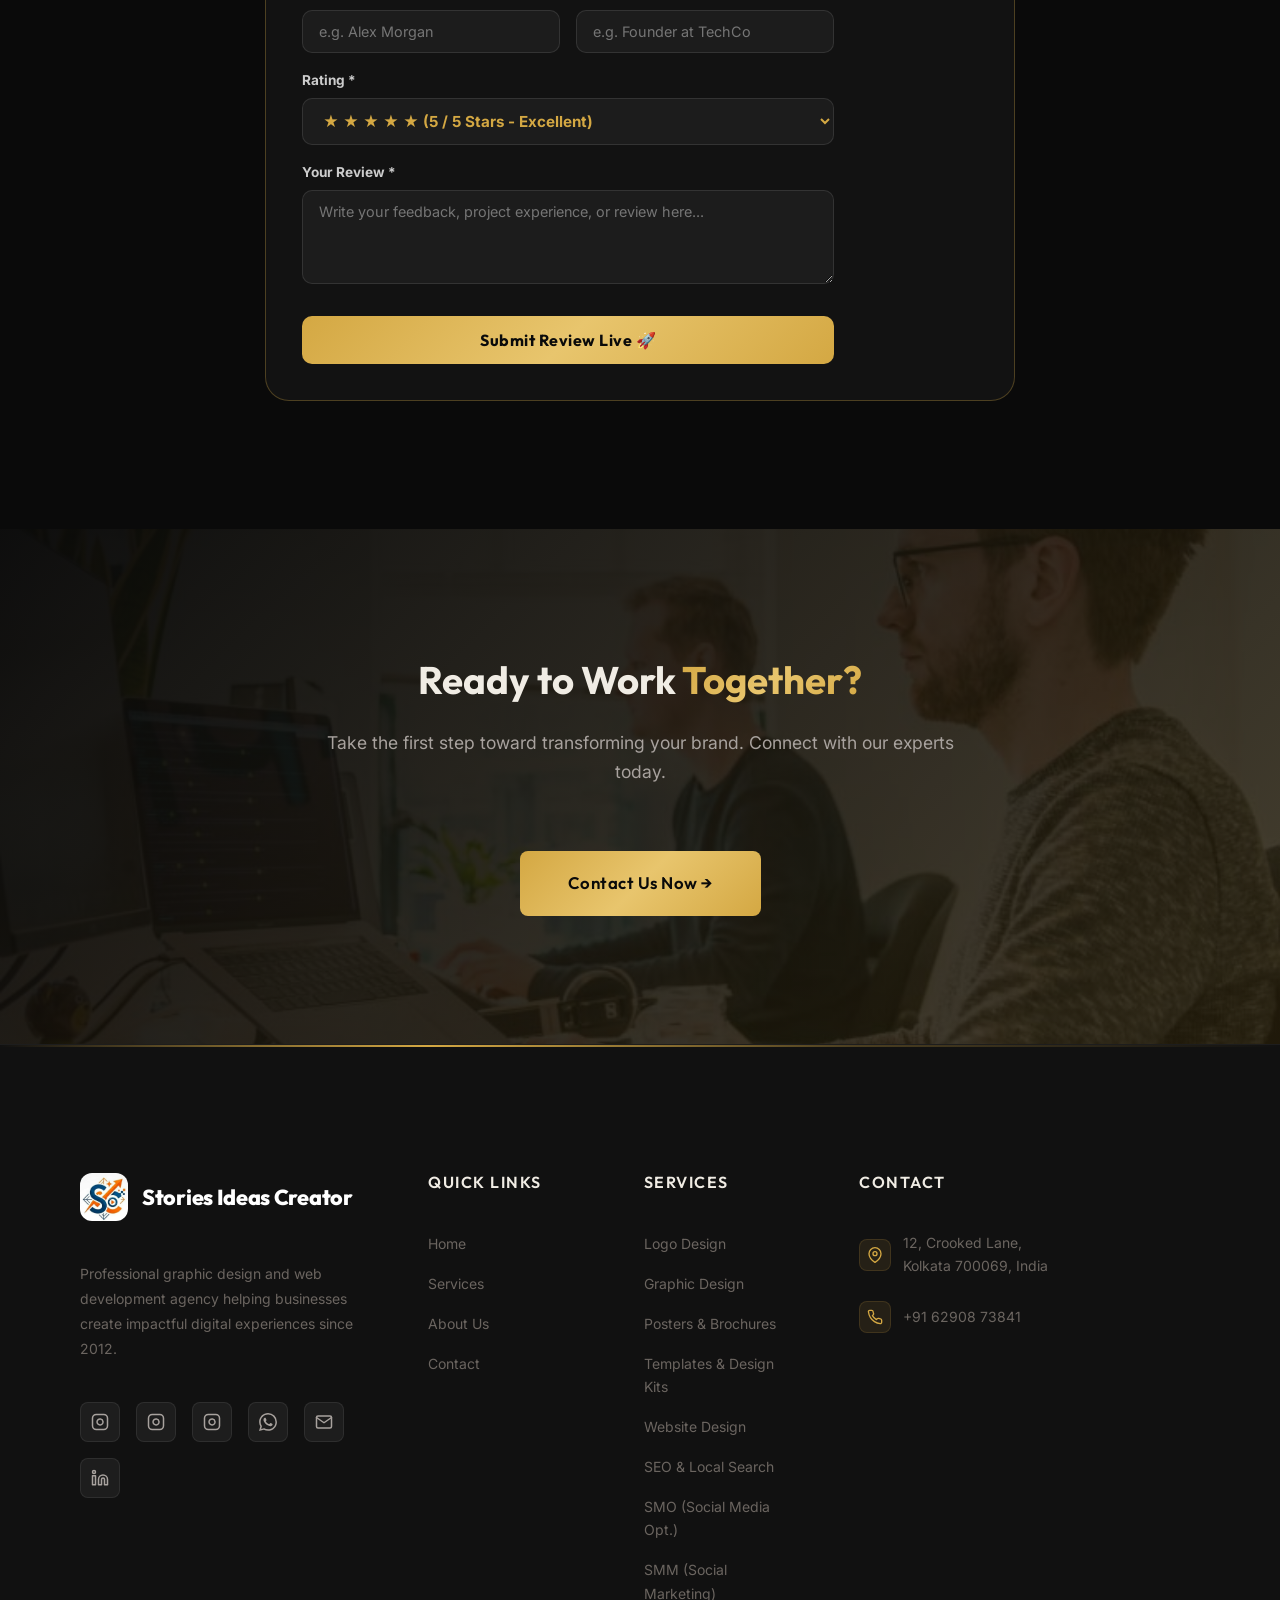
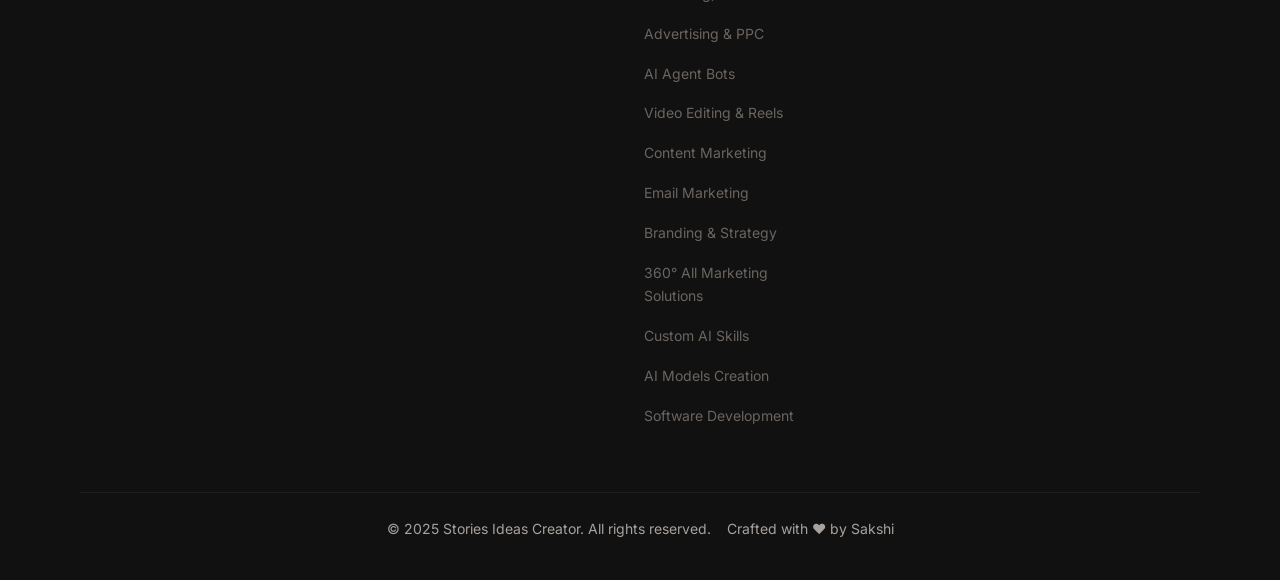
==== commit 293e2098: "Fix: use GitHub Pages URL, remove CNAME, update sitemap and all canonical/OG/schema URLs" ====
--- a/about.html
+++ b/about.html
@@ -7,28 +7,28 @@
   <meta name="description" content="Learn about Stories Ideas Creator, a premier creative studio. 40+ web experts with over 12 years of experience building impact visual solutions and websites.">
   <meta name="keywords" content="about Stories Ideas Creator, graphic design team, creative agency India, web design experts">
   <meta name="robots" content="index, follow">
-  <link rel="canonical" href="https://storiesideascreator.com/about.html">
+  <link rel="canonical" href="https://design-0165.github.io/Stories-Ideas-Creator/about.html">
   <link rel="icon" type="image/jpeg" href="assets/images/sc_logo.jpg">
   <link rel="apple-touch-icon" href="assets/images/sc_logo.jpg">
 
   <meta property="og:type" content="website">
   <meta property="og:title" content="About Us | Stories Ideas Creator">
   <meta property="og:description" content="Discover our mission, team, and story behind our top graphic design and web development agency.">
-  <meta property="og:url" content="https://storiesideascreator.com/about.html">
-  <meta property="og:image" content="https://storiesideascreator.com/assets/images/about.jpg">
+  <meta property="og:url" content="https://design-0165.github.io/Stories-Ideas-Creator/about.html">
+  <meta property="og:image" content="https://design-0165.github.io/Stories-Ideas-Creator/assets/images/about.jpg">
 
   <meta name="twitter:card" content="summary_large_image">
   <meta name="twitter:title" content="About Us | Stories Ideas Creator">
   <meta name="twitter:description" content="Discover our mission, team, and story behind our top graphic design and web development agency.">
-  <meta name="twitter:image" content="https://storiesideascreator.com/assets/images/about.jpg">
+  <meta name="twitter:image" content="https://design-0165.github.io/Stories-Ideas-Creator/assets/images/about.jpg">
 
   <script type="application/ld+json">
   {
     "@context": "https://schema.org",
     "@type": "BreadcrumbList",
     "itemListElement": [
-      { "@type": "ListItem", "position": 1, "name": "Home", "item": "https://storiesideascreator.com/" },
-      { "@type": "ListItem", "position": 2, "name": "About", "item": "https://storiesideascreator.com/about.html" }
+      { "@type": "ListItem", "position": 1, "name": "Home", "item": "https://design-0165.github.io/Stories-Ideas-Creator/" },
+      { "@type": "ListItem", "position": 2, "name": "About", "item": "https://design-0165.github.io/Stories-Ideas-Creator/about.html" }
     ]
   }
   </script>
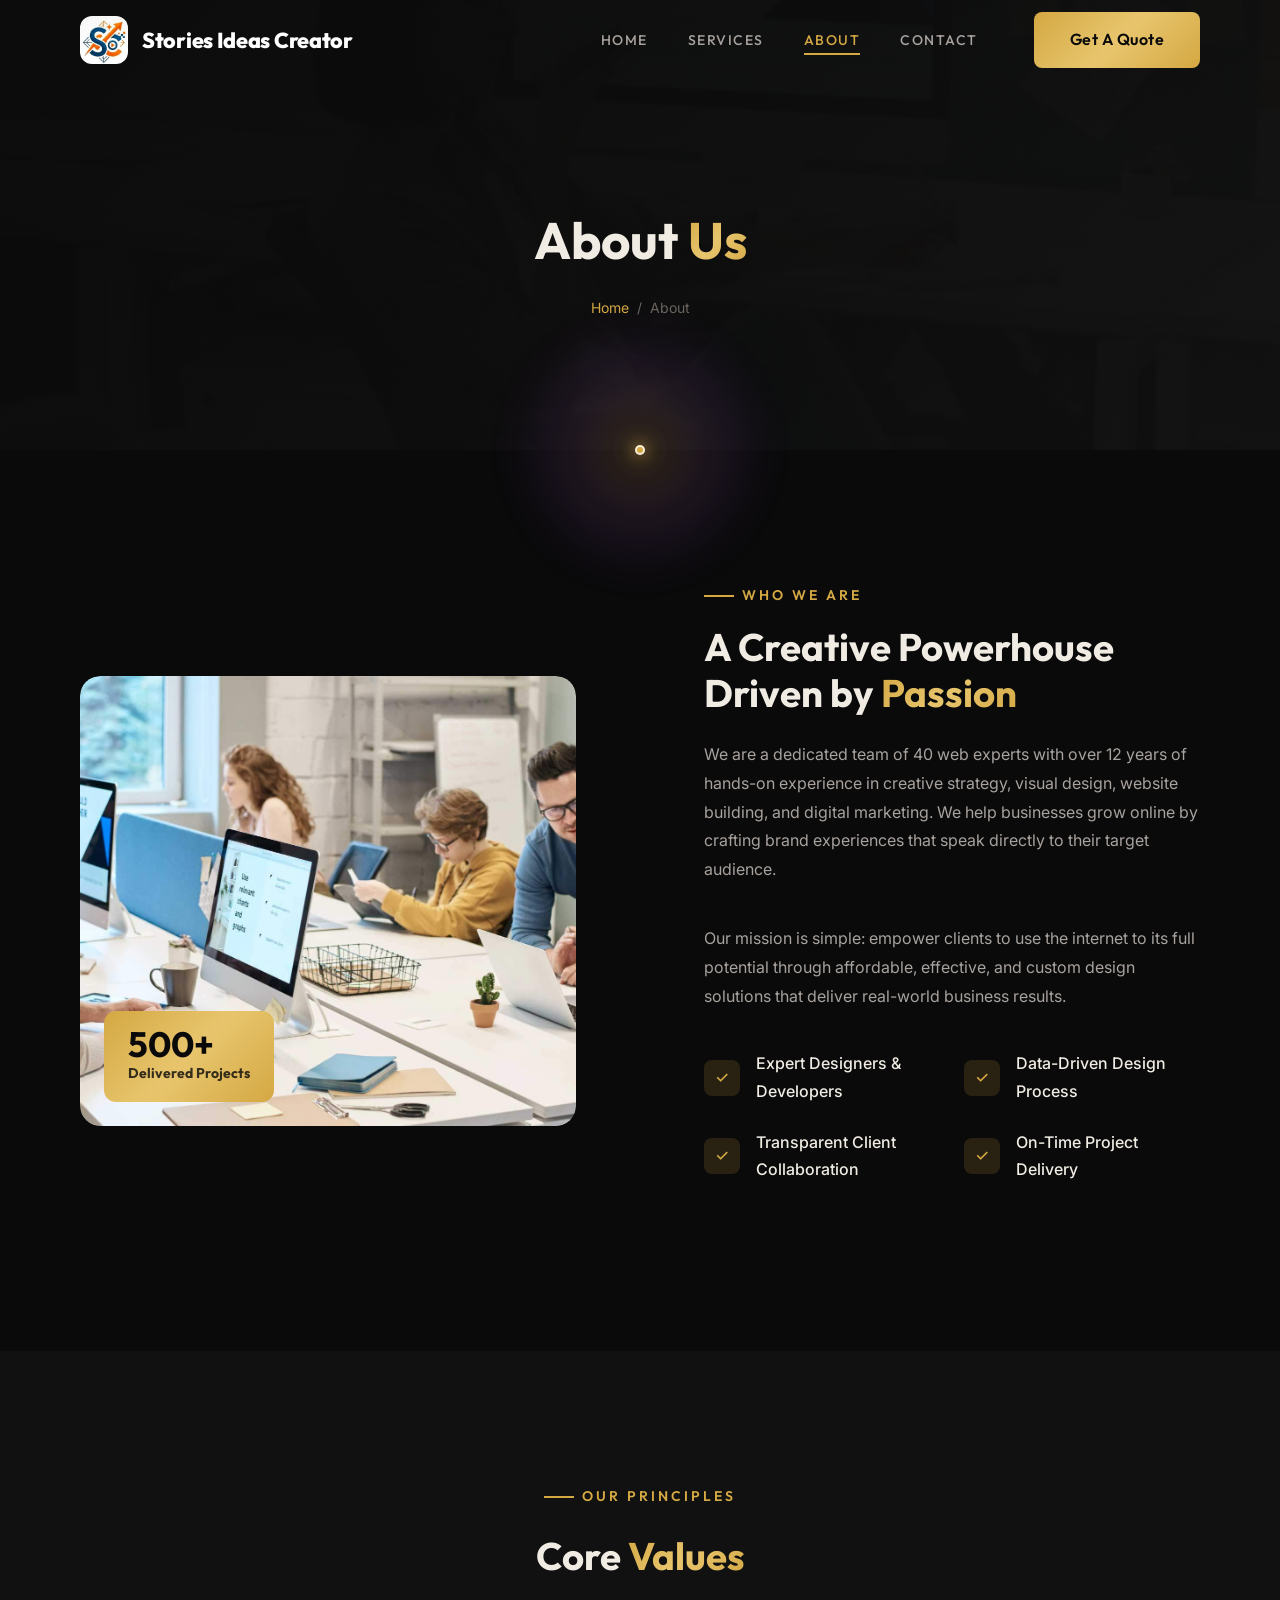
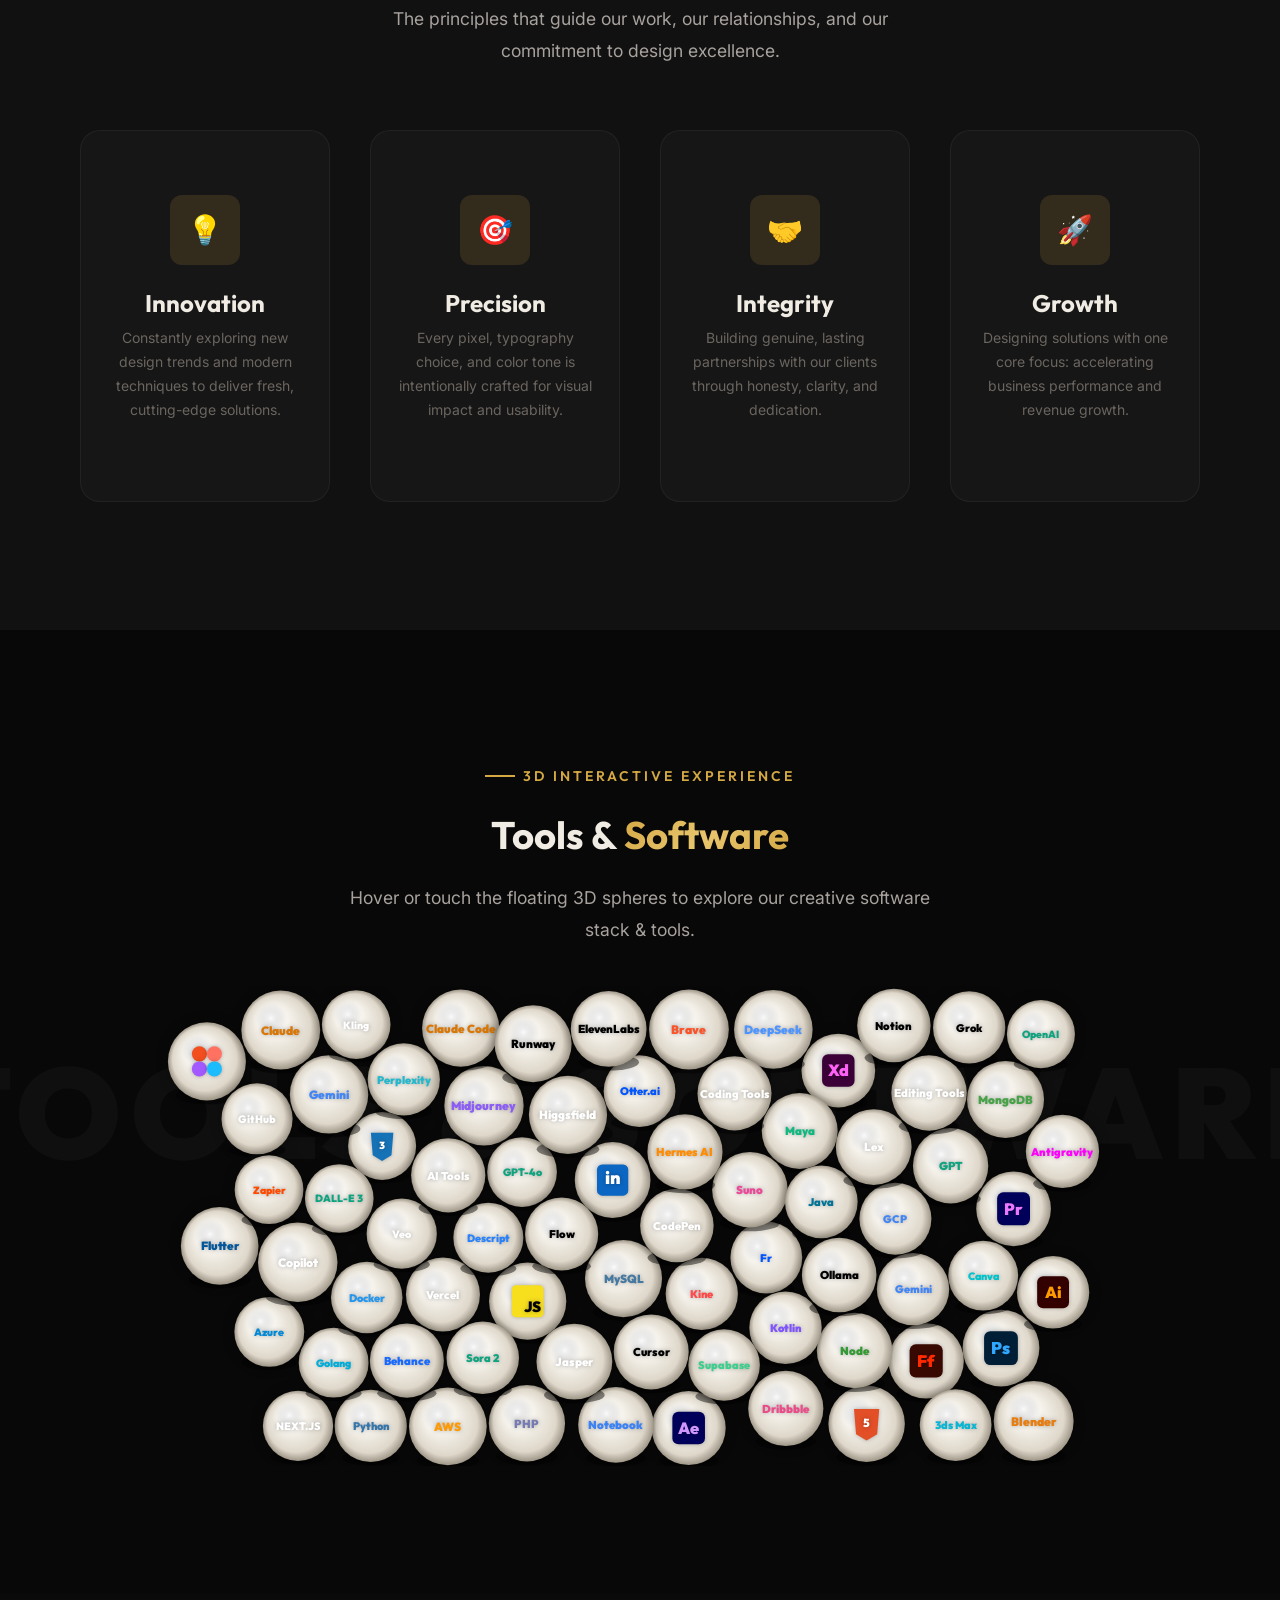
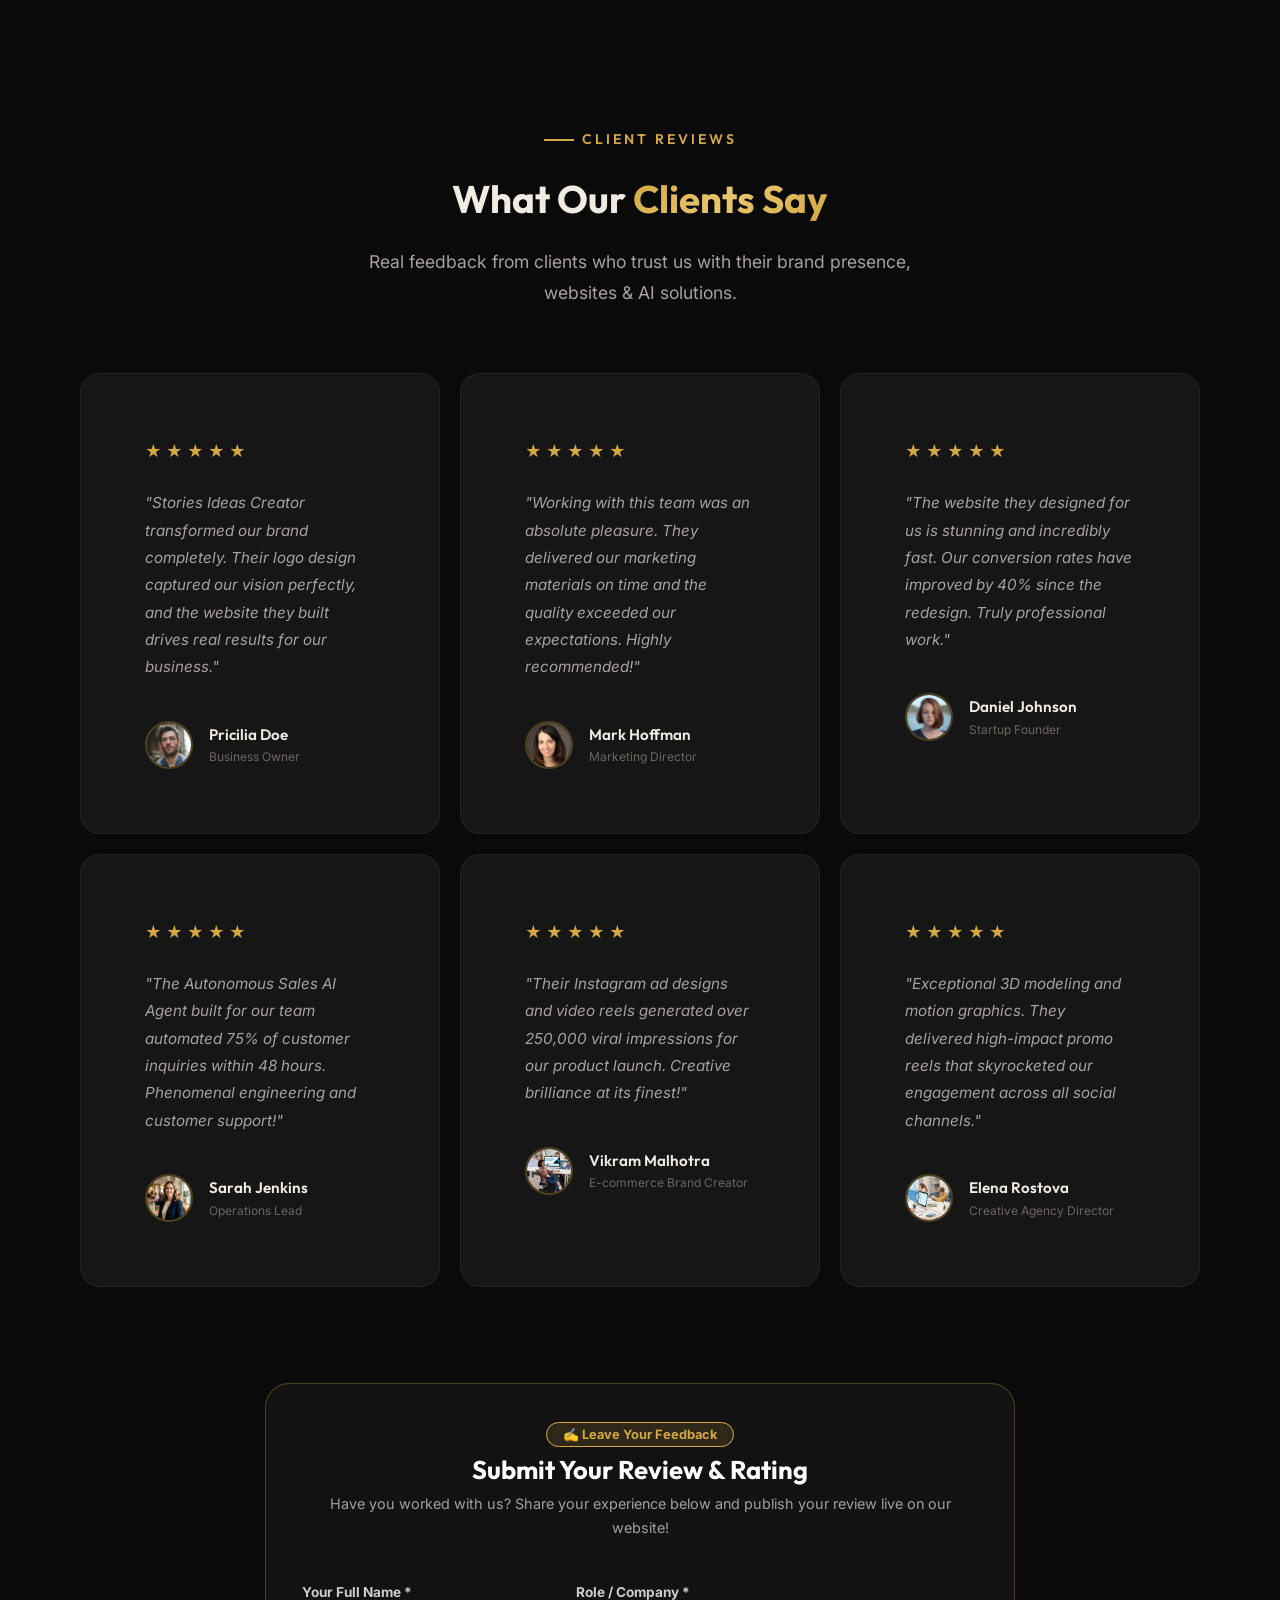
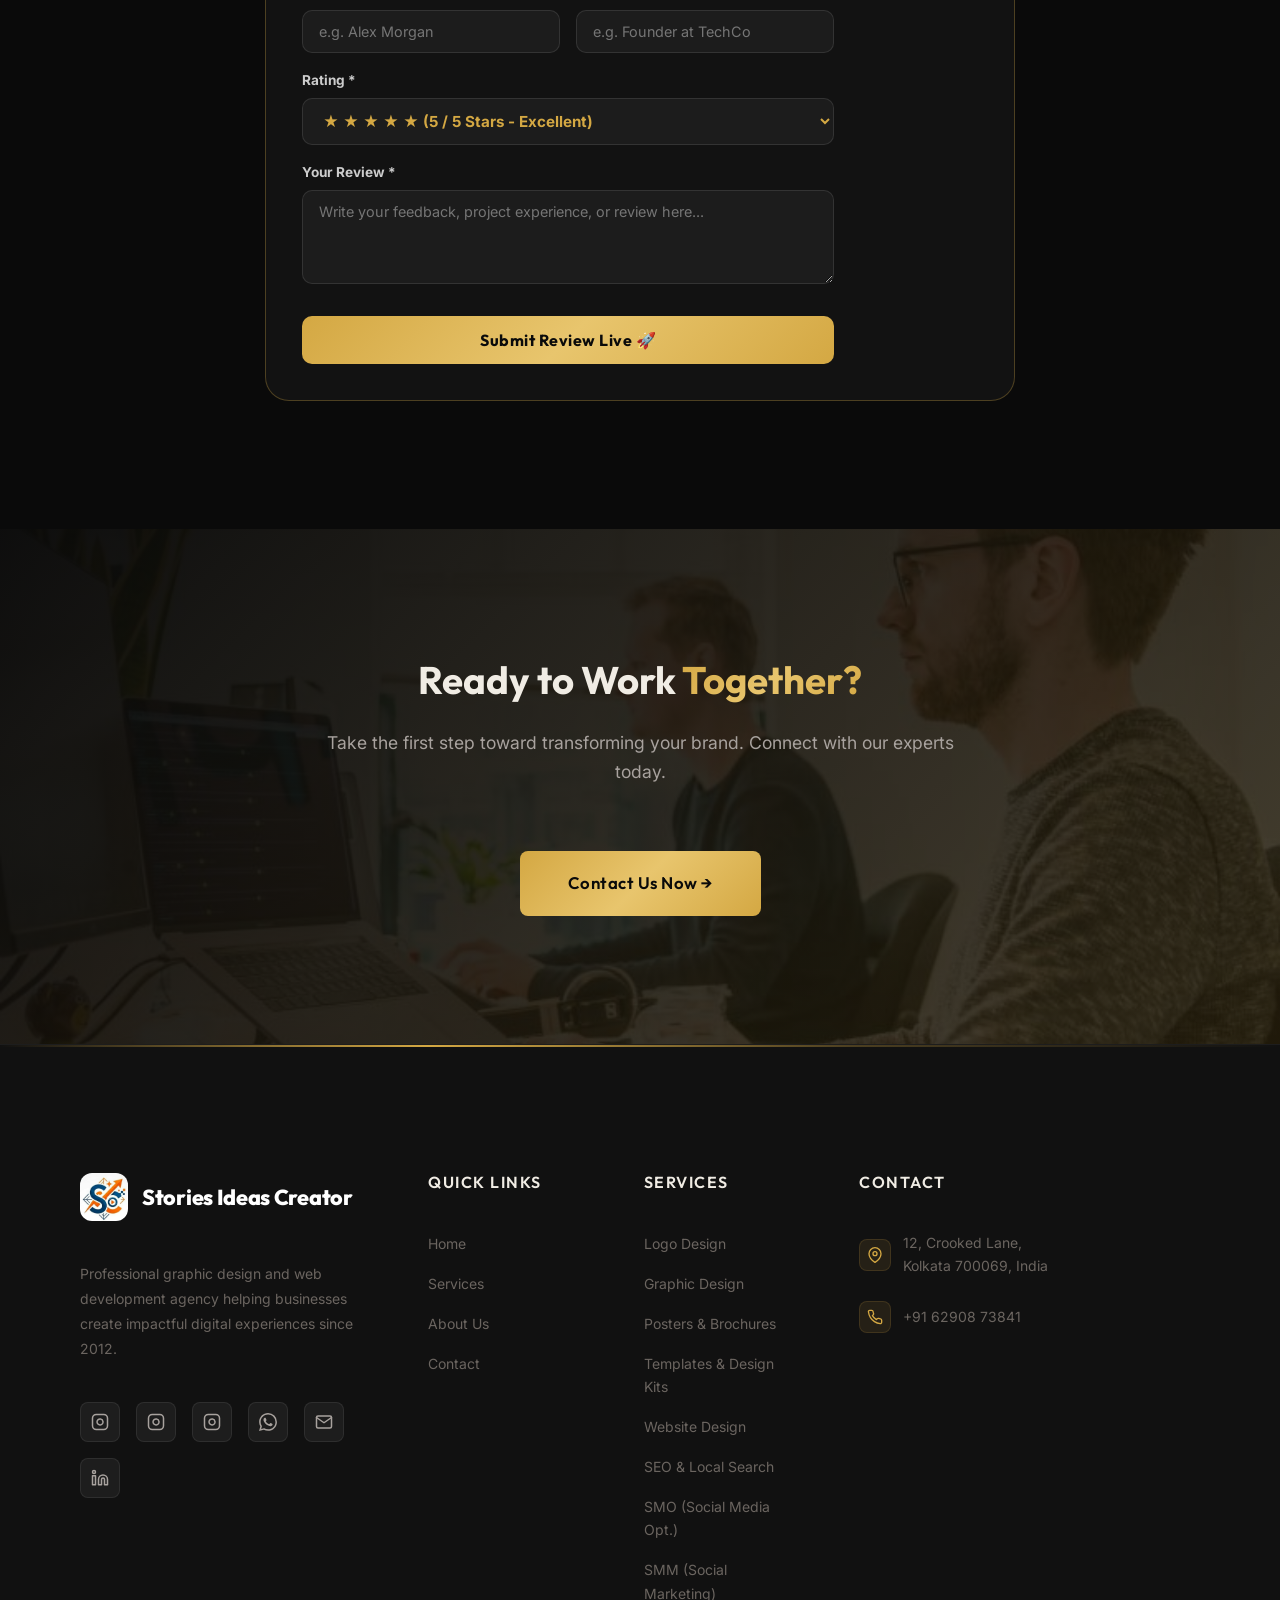
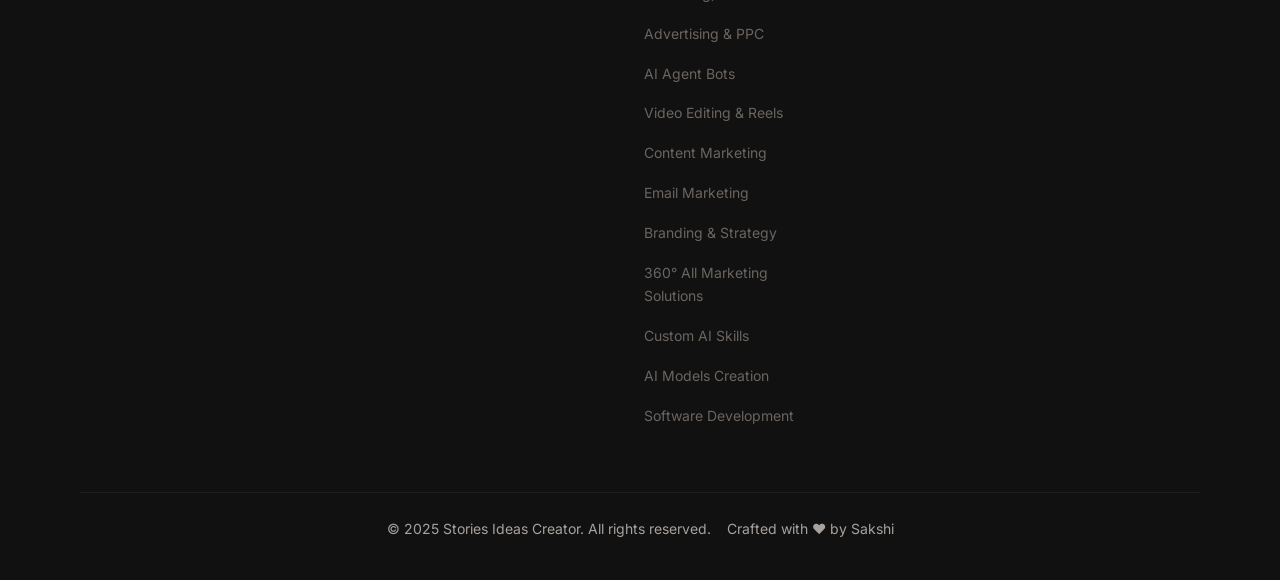
==== commit ca10a2c1: "security: remove hardcoded credentials, add config.js with new Web3Forms key" ====
--- a/about.html
+++ b/about.html
@@ -437,6 +437,6 @@
   
 
 
-  <script src="js/main.min.js" defer></script>
+  <script src="js/config.js"></script><script src="js/main.min.js" defer></script>
 </body>
 </html>
